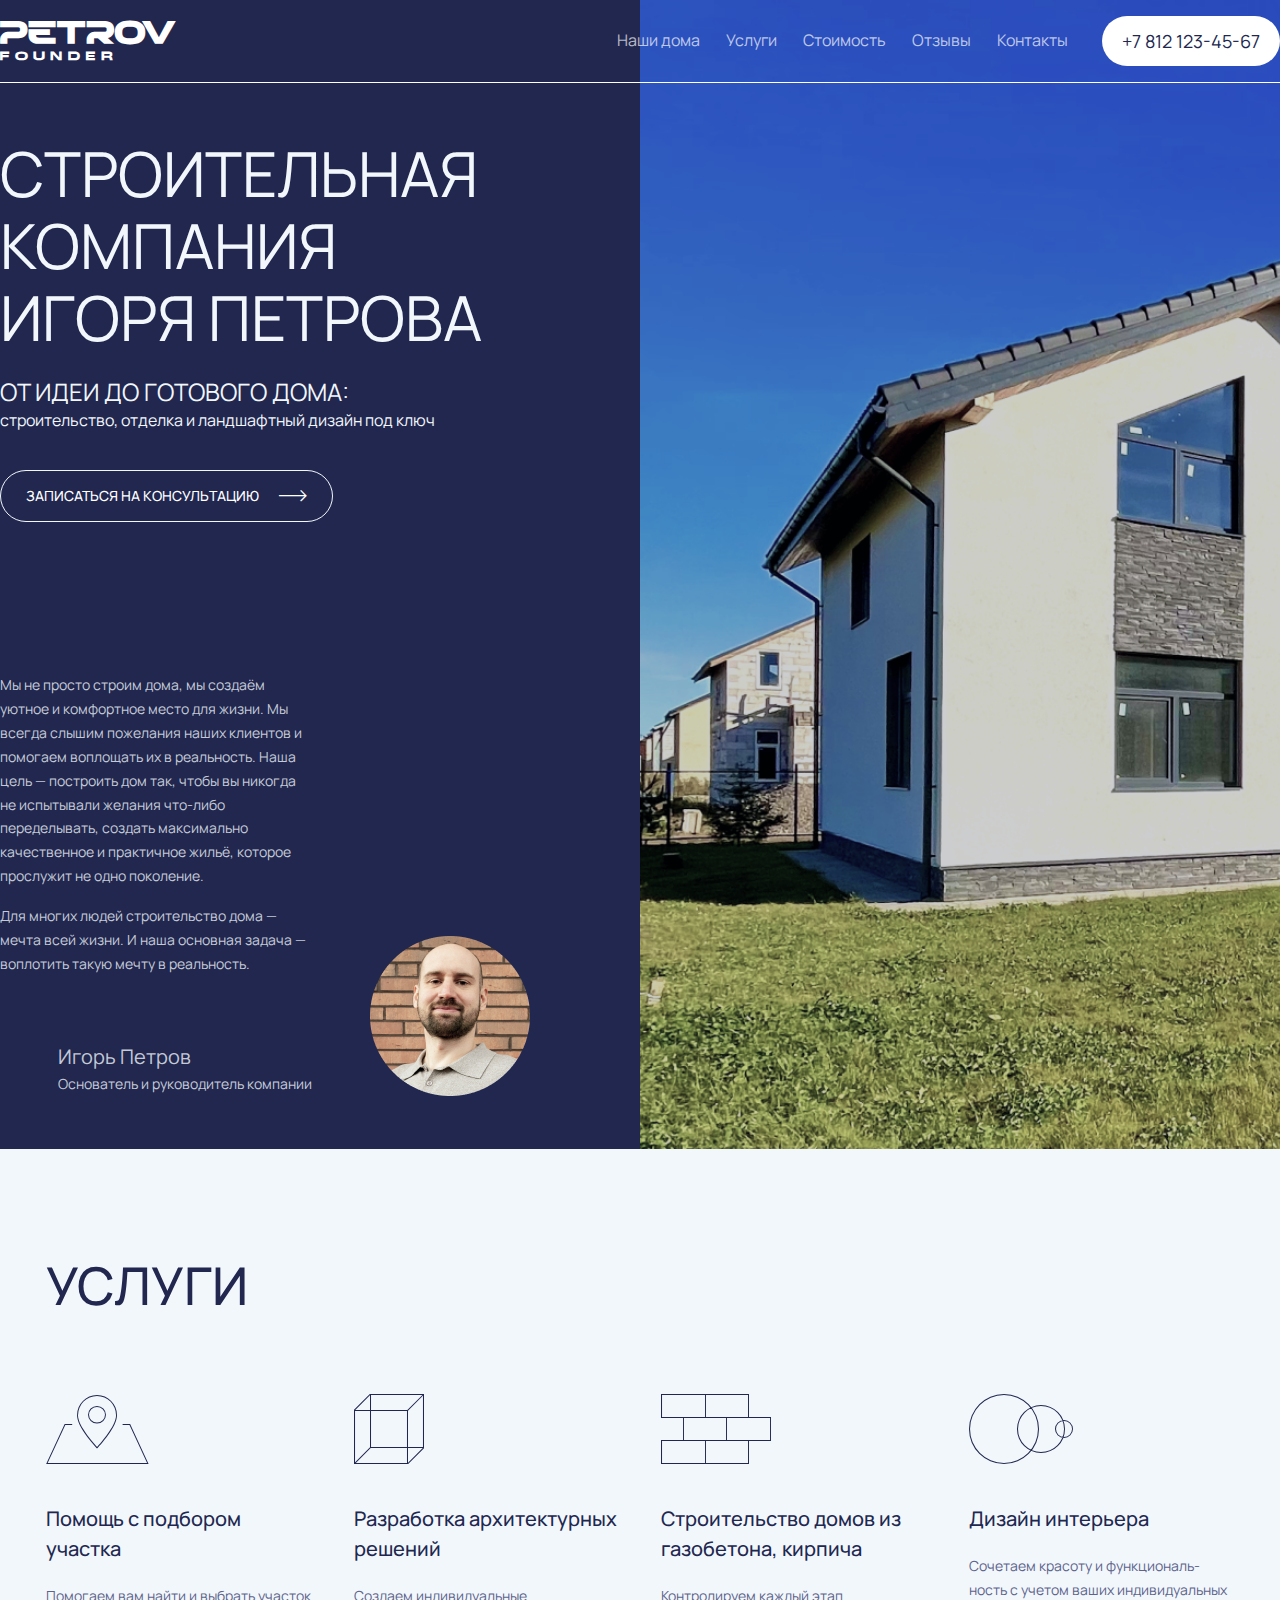
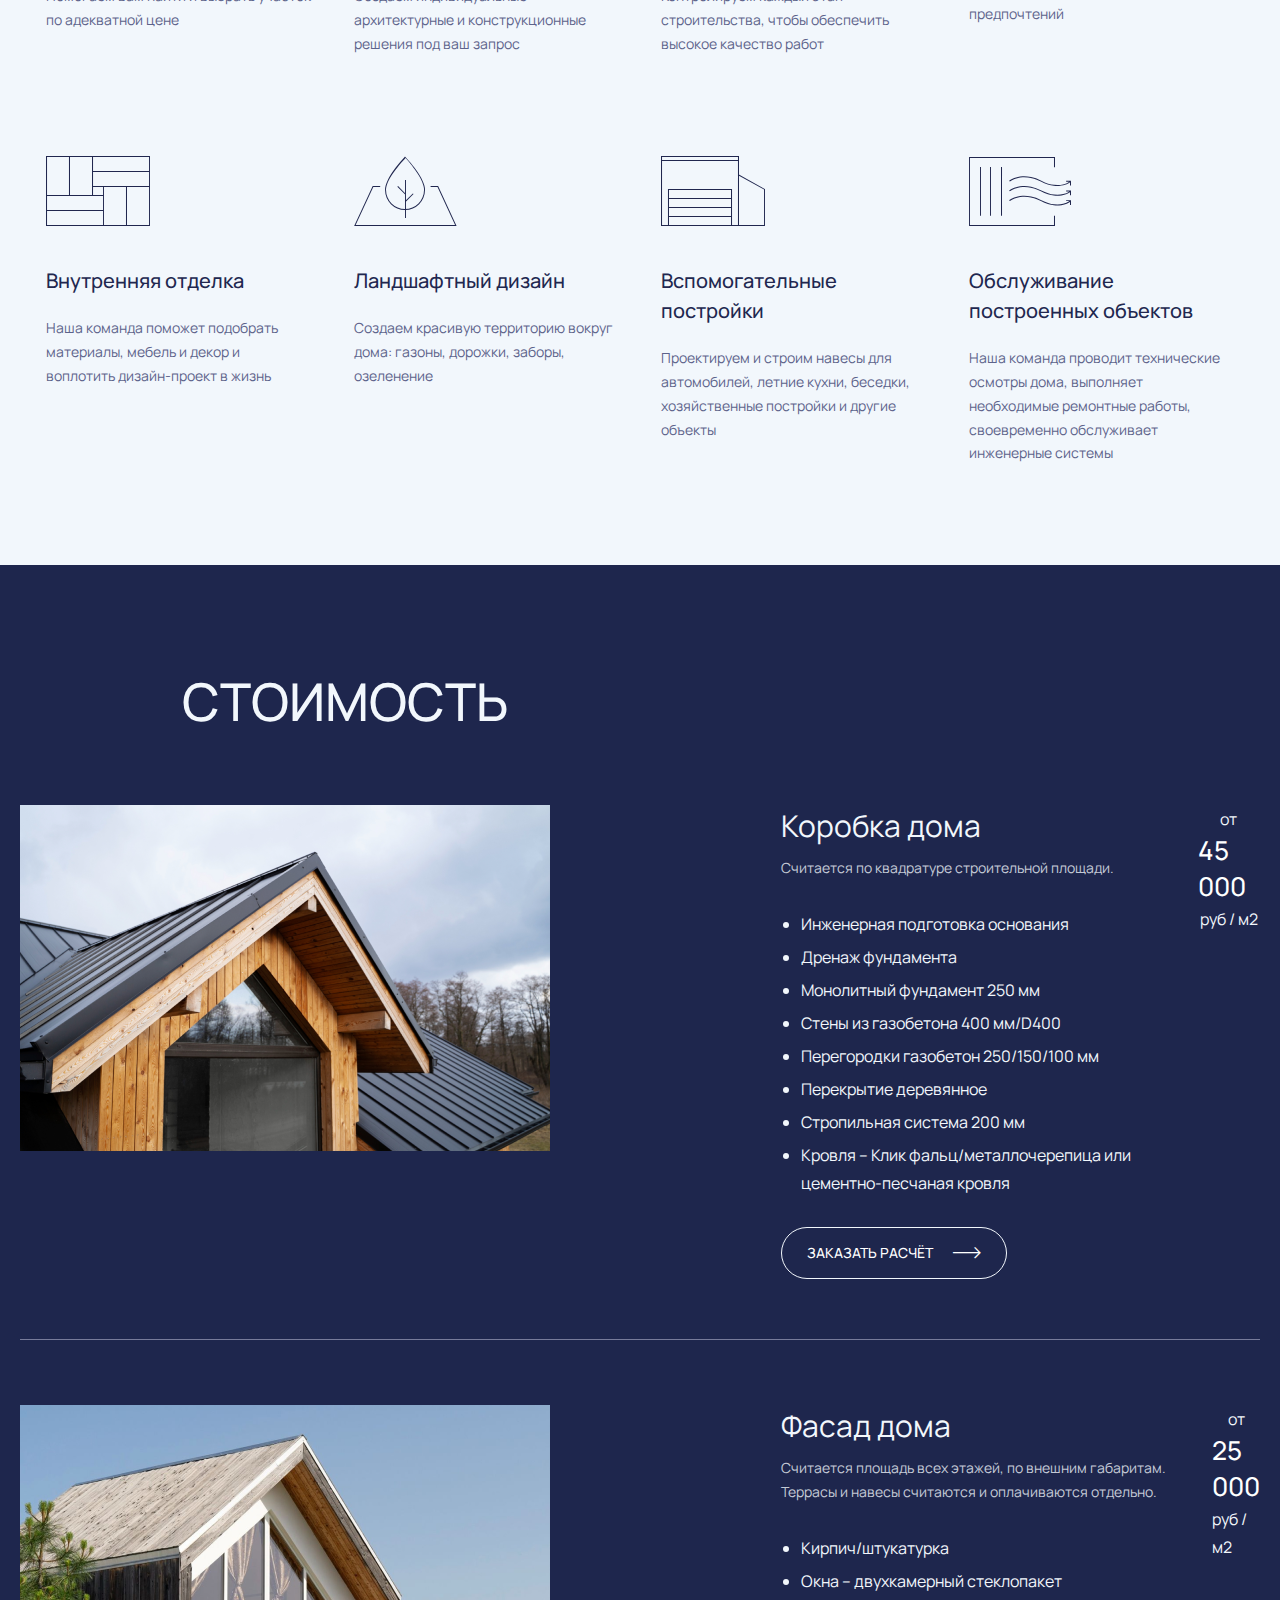
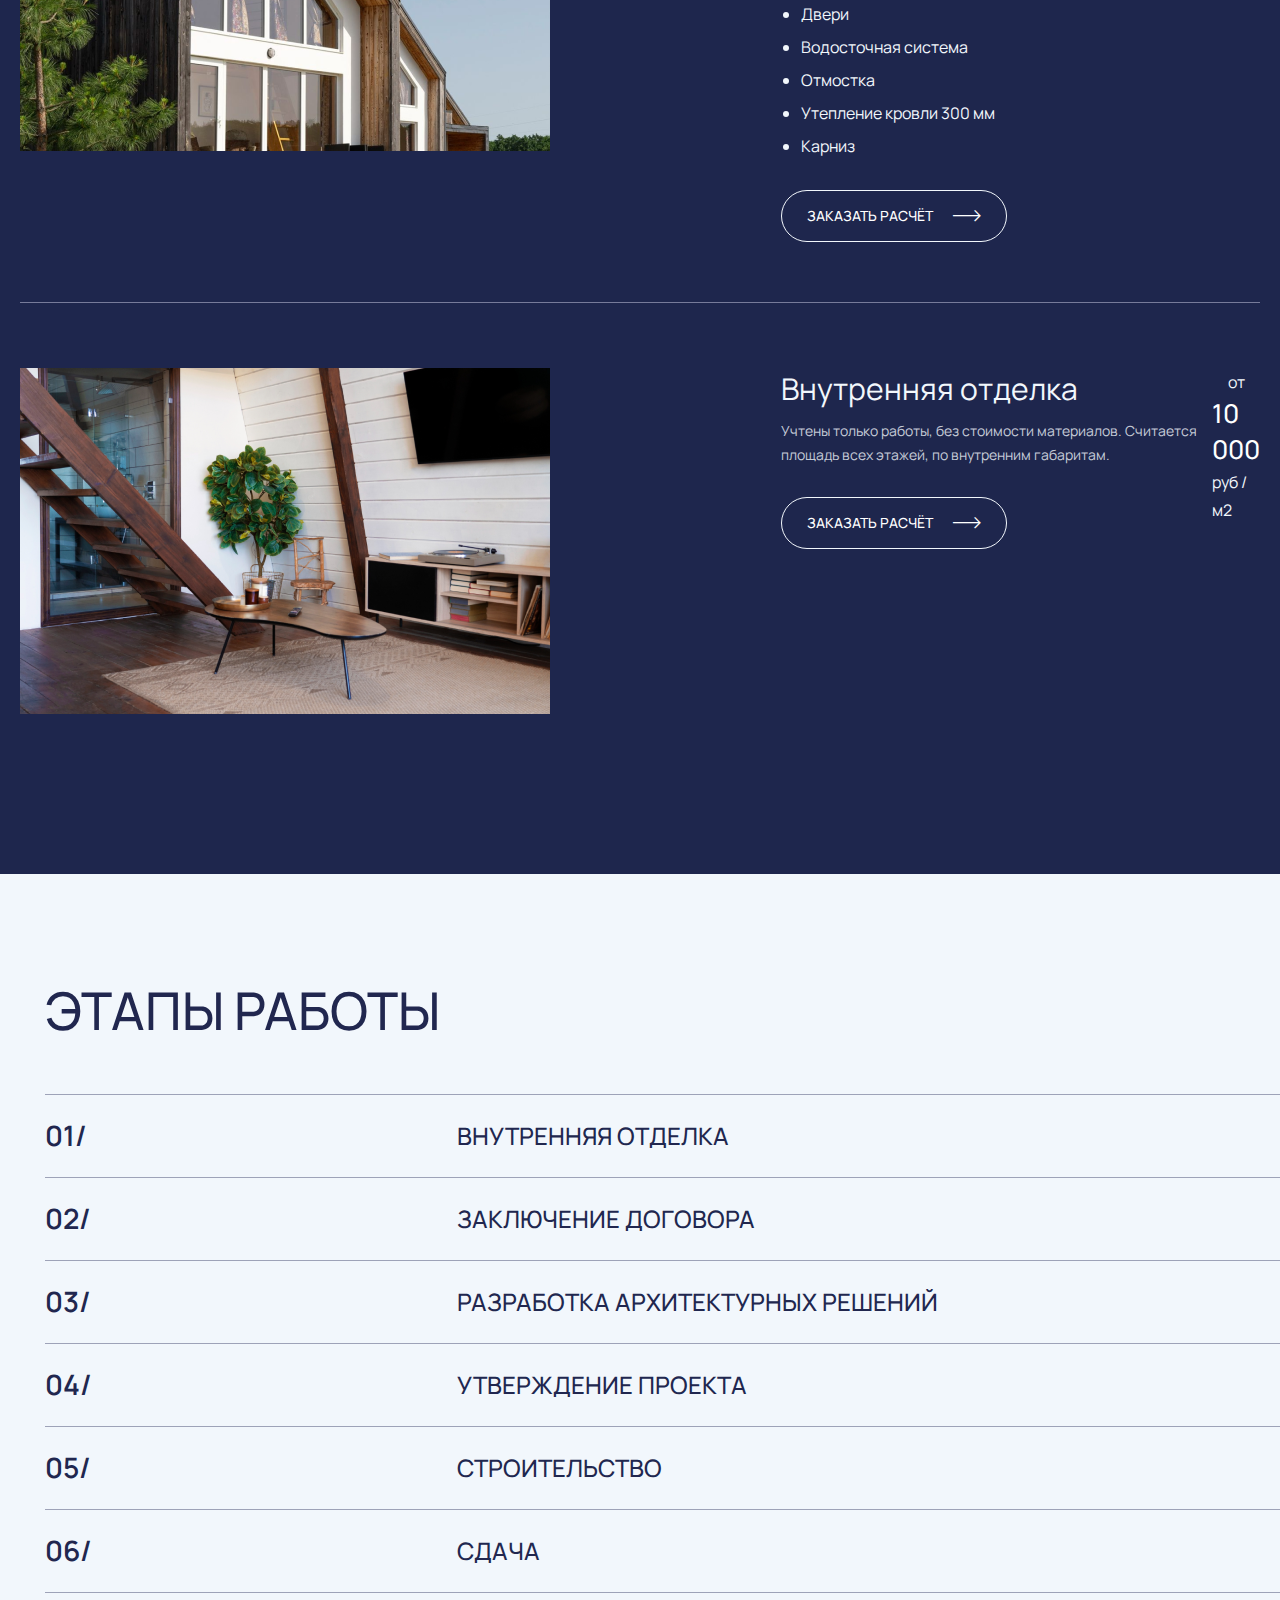
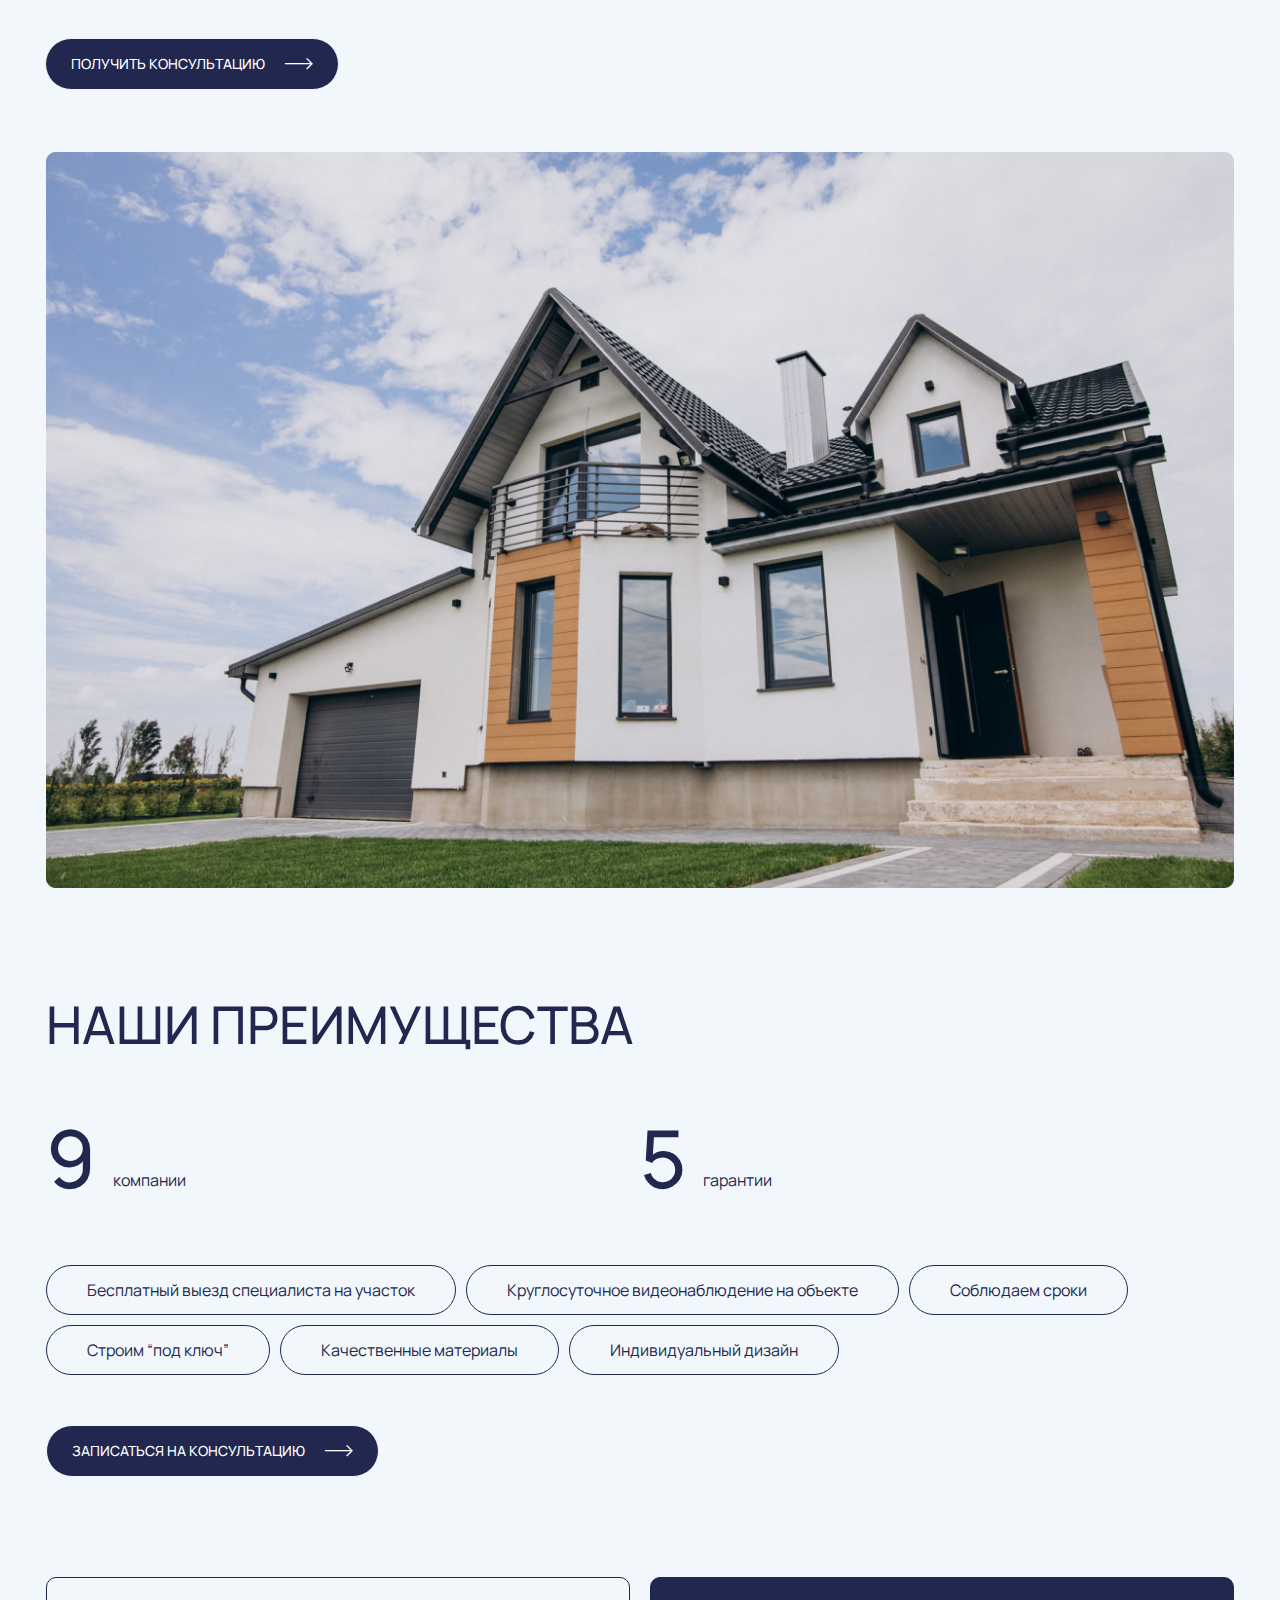
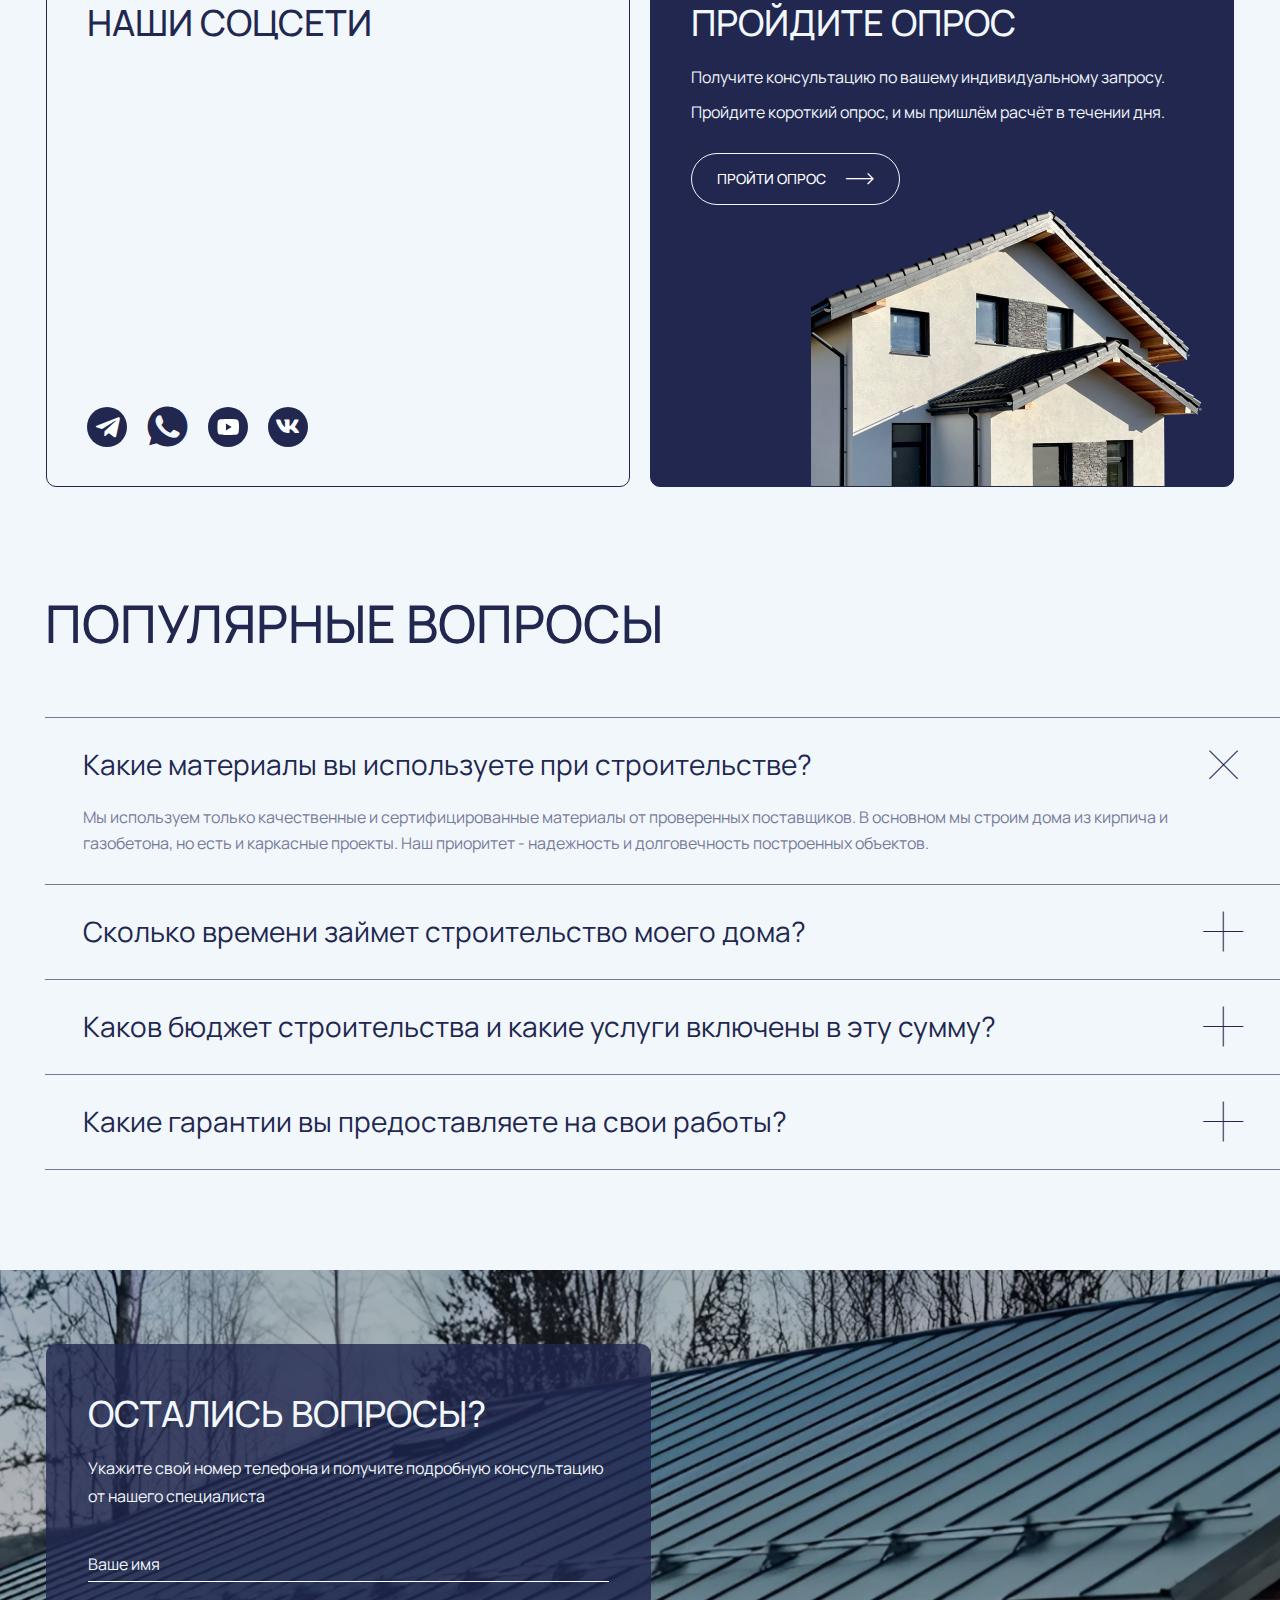
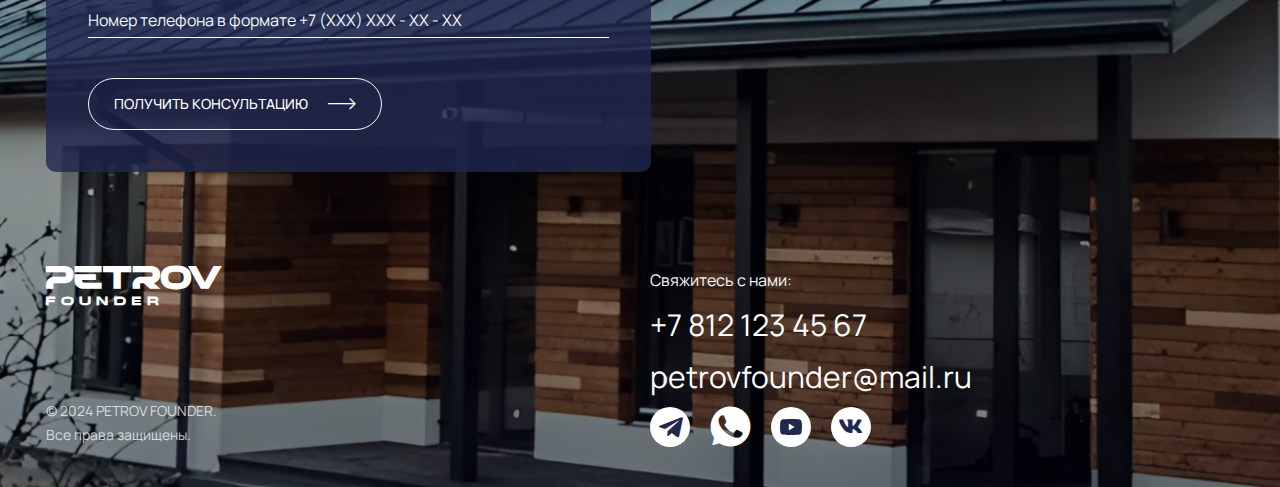
==== index.html @ 969ff253 "Updates" ====
<!DOCTYPE html>
<html lang="ru">
  <head>
    <title></title>
    <meta charset="UTF-8" />
    <meta name="format-detection" content="telephone=no" />
    <link rel="stylesheet" href="css/swiper-bundle.min.css" />
    <link rel="stylesheet" href="css/style.css" />
    <link rel="shortcut icon" href="favicon.ico" />
    <meta name="viewport" content="width=device-width, initial-scale=1.0" />
  </head>
  <body onclick>
    <header class="header">
  <div class="container">
    <a href="#" class="icon-1"></a>
    <div>
      <ul class="header__nav">
        <li>
          <a href="#">Наши дома</a>
        </li>
        <li>
          <a href="#">Услуги</a>
        </li>
        <li>
          <a href="#">Стоимость</a>
        </li>
        <li><a href="#">Отзывы</a></li>
        <li><a href="#">Контакты</a></li>
      </ul>
      <a class="header__tel" href="tel:+78121234567">+7 812 123-45-67</a>
    </div>
  </div>
</header>

    <main>
      <div class="intro">
  <div class="intro__block-1">
    <h1>Строительная компания Игоря Петрова</h1>
    <h2>От идеи до готового дома:</h2>
    <p class="text">строительство, отделка и ландшафтный дизайн под ключ</p>
    <button class="btn icon-2">Записаться на консультацию</button>
    <div class="intro__note">
      <div class="icon-3">
        <p class="small-text">
          Мы не просто строим дома, мы создаём уютное и комфортное место для
          жизни. Мы всегда слышим пожелания наших клиентов и помогаем воплощать
          их в реальность. Наша цель — построить дом так, чтобы вы никогда не
          испытывали желания что‑либо переделывать, создать максимально
          качественное и практичное жильё, которое прослужит не одно поколение.
        </p>
        <p class="small-text">
          Для многих людей строительство дома — мечта всей жизни. И наша
          основная задача — воплотить такую мечту в реальность.
        </p>
        <div class="intro__founder">
          <h3>Игорь Петров</h3>
          <p class="small-text">Основатель и руководитель компании</p>
        </div>
      </div>
      <div>
        <img src="img/img-1.png" alt="" />
      </div>
    </div>
  </div>
  <div class="intro__block-2"></div>
</div>
<div class="services">
  <div class="small-container">
    <h2 class="title">Услуги</h2>
    <ul>
      <li>
        <b class="icon-11"></b>
        <span>Помощь с подбором участка</span>
        <p class="small-text">
          Помогаем вам найти и выбрать участок по адекватной цене
        </p>
      </li>
      <li>
        <b class="icon-10"></b>
        <span>Разработка архитектурных решений</span>
        <p class="small-text">
          Создаем индивидуальные архитектурные и конструкционные решения под ваш
          запрос
        </p>
      </li>
      <li>
        <b class="icon-9"></b>
        <span>Строительство домов из газобетона, кирпича</span>
        <p class="small-text">
          Контролируем каждый этап строительства, чтобы обеспечить высокое
          качество работ
        </p>
      </li>
      <li>
        <b class="icon-8"></b>
        <span>Дизайн интерьера</span>
        <p class="small-text">
          Сочетаем красоту и функциональ-ность с учетом ваших индивидуальных
          предпочтений
        </p>
      </li>
      <li>
        <b class="icon-7"></b>
        <span>Внутренняя отделка</span>
        <p class="small-text">
          Наша команда поможет подобрать материалы, мебель и декор и воплотить
          дизайн-проект в жизнь
        </p>
      </li>
      <li>
        <b class="icon-6"></b>
        <span>Ландшафтный дизайн</span>
        <p class="small-text">
          Создаем красивую территорию вокруг дома: газоны, дорожки, заборы,
          озеленение
        </p>
      </li>
      <li>
        <b class="icon-5"></b>
        <span>Вспомогательные постройки</span>
        <p class="small-text">
          Проектируем и строим навесы для автомобилей, летние кухни, беседки,
          хозяйственные постройки и другие объекты
        </p>
      </li>
      <li>
        <b class="icon-4"></b>
        <span>Обслуживание построенных объектов</span>
        <p class="small-text">
          Наша команда проводит технические осмотры дома, выполняет необходимые
          ремонтные работы, своевременно обслуживает инженерные системы
        </p>
      </li>
    </ul>
  </div>
</div>
<div class="price">
  <div class="container">
    <h2 class="title">Стоимость</h2>
    <div class="price__list">
      <div class="price__list-item">
        <img src="img/img-2.png" alt="" />
        <div>
          <div>
            <div>
              <h3>Коробка дома</h3>
              <p class="small-text">
                Считается по квадратуре строительной площади.
              </p>
            </div>
            <ul class="text">
              <li>Инженерная подготовка основания</li>
              <li>Дренаж фундамента</li>
              <li>Монолитный фундамент 250 мм</li>
              <li>Стены из газобетона 400 мм/D400</li>
              <li>Перегородки газобетон 250/150/100 мм</li>
              <li>Перекрытие деревянное</li>
              <li>Стропильная система 200 мм</li>
              <li>
                Кровля – Клик фальц/металлочерепица или цементно-песчаная кровля
              </li>
            </ul>
            <button class="btn icon-2">Заказать расчёт</button>
          </div>
          <div class="text">
            <span>от</span>
            <span>45 000</span>
            <span>руб / м2</span>
          </div>
        </div>
      </div>
      <div class="price__list-item">
        <img src="img/img-3.png" alt="" />
        <div>
          <div>
            <div>
              <h3>Фасад дома</h3>
              <p class="small-text">
                Считается площадь всех этажей, по внешним габаритам. Террасы и
                навесы считаются и оплачиваются отдельно.
              </p>
            </div>
            <ul class="text">
              <li>Кирпич/штукатурка</li>
              <li>Окна – двухкамерный стеклопакет</li>
              <li>Двери</li>
              <li>Водосточная система</li>
              <li>Отмостка</li>
              <li>Утепление кровли 300 мм</li>
              <li>Карниз</li>
            </ul>
            <button class="btn icon-2">Заказать расчёт</button>
          </div>
          <div class="text">
            <span>от</span>
            <span>25 000</span>
            <span>руб / м2</span>
          </div>
        </div>
      </div>
      <div class="price__list-item">
        <img src="img/img-4.png" alt="" />
        <div>
          <div>
            <div>
              <h3>Внутренняя отделка</h3>
              <p class="small-text">
                Учтены только работы, без стоимости материалов. Считается
                площадь всех этажей, по внутренним габаритам.
              </p>
            </div>
            <button class="btn icon-2">Заказать расчёт</button>
          </div>
          <div class="text">
            <span>от</span>
            <span>10 000</span>
            <span>руб / м2</span>
          </div>
        </div>
      </div>
    </div>
  </div>
</div>
<div class="stages-of-work">
  <div>
    <h2 class="title">Этапы работы</h2>
    <ul>
      <li><span>01/</span><span>Внутренняя отделка</span></li>
      <li><span>02/</span><span>Заключение договора</span></li>
      <li><span>03/</span><span>Разработка архитектурных решений</span></li>
      <li><span>04/</span><span>Утверждение проекта</span></li>
      <li><span>05/</span><span>Строительство</span></li>
      <li><span>06/</span><span>Сдача</span></li>
    </ul>
    <button class="btn icon-2">Получить консультацию</button>
  </div>
  <div class="small-container"><img src="img/img-5.png" alt="" /></div>
</div>
<div class="advantages">
  <div class="small-container">
    <h2 class="title">Наши преимущества</h2>
    <div>
      <div><span>9</span><span class="text">компании</span></div>
      <div><span>5</span><span class="text">гарантии</span></div>
    </div>
    <ul class="text">
      <li>Бесплатный выезд специалиста на участок</li>
      <li>Круглосуточное видеонаблюдение на объекте</li>
      <li>Соблюдаем сроки</li>
      <li>Строим “под ключ”</li>
      <li>Качественные материалы</li>
      <li>Индивидуальный дизайн</li>
    </ul>
    <button class="btn icon-2">Записаться на консультацию</button>
  </div>
</div>

      <div class="block">
  <div class="small-container">
    <div>
      <h2>Наши соцсети</h2>
      <iframe
        width="560"
        height="315"
        src="https://www.youtube.com/embed/nkM15T7aaGQ?si=nf170bJedTLooowI&amp;controls=0"
        title="YouTube video player"
        frameborder="0"
        allow="accelerometer; autoplay; clipboard-write; encrypted-media; gyroscope; picture-in-picture; web-share"
        referrerpolicy="strict-origin-when-cross-origin"
        allowfullscreen
      ></iframe>
      <ul class="socials">
        <li><a href="#" class="icon-13"></a></li>
        <li>
          <a href="#" class="icon-14"></a>
        </li>
        <li>
          <a href="#"
            ><svg width="23" height="16">
              <g clip-path="url(#clip0_1_436)">
                <path
                  d="M21.5726 2.49556C21.4475 2.0132 21.2034 1.57346 20.8647 1.22011C20.5261 0.866766 20.1045 0.612143 19.6422 0.4816C17.9495 0 11.137 0 11.137 0C11.137 0 4.32411 0.0145777 2.63142 0.496178C2.16905 0.626729 1.74753 0.881365 1.40884 1.23473C1.07015 1.58809 0.826104 2.02786 0.701004 2.51022C0.189004 5.64782 -0.00961009 10.4288 0.715063 13.4409C0.840176 13.9232 1.08423 14.363 1.42292 14.7163C1.76161 15.0697 2.18312 15.3243 2.64548 15.4548C4.33817 15.9364 11.1509 15.9364 11.1509 15.9364C11.1509 15.9364 17.9635 15.9364 19.6561 15.4548C20.1184 15.3243 20.54 15.0697 20.8787 14.7163C21.2174 14.363 21.4615 13.9233 21.5866 13.4409C22.1266 10.2988 22.293 5.5208 21.5726 2.49556Z"
                  fill="white"
                />
                <path
                  d="M8.96857 11.3831L14.6201 7.96816L8.96857 4.55322V11.3831Z"
                  fill="#21274F"
                />
              </g>
              <defs>
                <clipPath id="clip0_1_436">
                  <rect
                    width="21.8126"
                    height="16"
                    fill="white"
                    transform="translate(0.24173)"
                  />
                </clipPath>
              </defs></svg
          ></a>
        </li>
        <li>
          <a href="#" class="icon-15"></a>
        </li>
      </ul>
    </div>
    <div>
      <h2>пройдите Опрос</h2>
      <p class="text">
        Получите консультацию по вашему индивидуальному запросу.
      </p>
      <p class="text">
        Пройдите короткий опрос, и мы пришлём расчёт в течении дня.
      </p>
      <button class="btn icon-2">Пройти опрос</button>
    </div>
  </div>
</div>
<div class="faq">
  <div>
    <h2 class="title">Популярные вопросы</h2>
    <ul>
      <li class="active">
        <p class="icon-16">Какие материалы вы используете при строительстве?</p>
        <div>
          Мы используем только качественные и сертифицированные материалы от
          проверенных поставщиков. В основном мы строим дома из кирпича и
          газобетона, но есть и каркасные проекты. Наш приоритет - надежность и
          долговечность построенных объектов.
        </div>
      </li>
      <li>
        <p class="icon-16">Сколько времени займет строительство моего дома?</p>
        <div>
          Мы используем только качественные и сертифицированные материалы от
          проверенных поставщиков. В основном мы строим дома из кирпича и
          газобетона, но есть и каркасные проекты. Наш приоритет - надежность и
          долговечность построенных объектов.
        </div>
      </li>
      <li>
        <p class="icon-16">
          Каков бюджет строительства и какие услуги включены в эту сумму?
        </p>
        <div>
          Мы используем только качественные и сертифицированные материалы от
          проверенных поставщиков. В основном мы строим дома из кирпича и
          газобетона, но есть и каркасные проекты. Наш приоритет - надежность и
          долговечность построенных объектов.
        </div>
      </li>
      <li>
        <p class="icon-16">Какие гарантии вы предоставляете на свои работы?</p>
        <div>
          Мы используем только качественные и сертифицированные материалы от
          проверенных поставщиков. В основном мы строим дома из кирпича и
          газобетона, но есть и каркасные проекты. Наш приоритет - надежность и
          долговечность построенных объектов.
        </div>
      </li>
    </ul>
  </div>
</div>

    </main>
    <footer class="footer">
  <div class="small-container">
    <div class="footer__form">
      <h2>Остались вопросы?</h2>
      <p class="text">
        Укажите свой номер телефона и получите подробную консультацию от нашего
        специалиста
      </p>
      <form action="#">
        <input type="text" placeholder="Ваше имя" />
        <input
          type="tel"
          placeholder="Номер телефона в формате +7 (ХХХ) ХХХ - ХХ - ХХ"
        />
        <button class="btn icon-2">Получить консультацию</button>
      </form>
    </div>
    <div class="footer__grid">
      <div>
        <a href="#" class="icon-1"></a>
        <p class="small-text">
          <span>© 2024 PETROV FOUNDER.</span><span>Все права защищены.</span>
        </p>
      </div>
      <div>
        <p class="text">Свяжитесь с нами:</p>
        <a href="tel:+78121234567">+7 812 123 45 67</a>
        <a href="mailto:petrovfounder@mail.ru">petrovfounder@mail.ru</a>
        <ul class="socials">
          <li><a href="#" class="icon-13"></a></li>
          <li>
            <a href="#" class="icon-14"></a>
          </li>
          <li>
            <a href="#"
              ><svg width="22" height="16">
                <g clip-path="url(#clip0_1_564)">
                  <path
                    d="M21.5141 2.49556C21.3879 2.01321 21.1418 1.57346 20.8002 1.22011C20.4586 0.866766 20.0335 0.612143 19.5671 0.4816C17.8599 0 10.9888 0 10.9888 0C10.9888 0 4.11745 0.0145777 2.41022 0.496178C1.94388 0.626729 1.51874 0.881365 1.17714 1.23473C0.835539 1.58809 0.589395 2.02786 0.46322 2.51022C-0.0531788 5.64782 -0.253499 10.4288 0.477399 13.4409C0.603588 13.9232 0.849737 14.363 1.19134 14.7163C1.53294 15.0697 1.95807 15.3243 2.4244 15.4548C4.13163 15.9364 11.0029 15.9364 11.0029 15.9364C11.0029 15.9364 17.874 15.9364 19.5811 15.4548C20.0475 15.3243 20.4726 15.0697 20.8142 14.7163C21.1559 14.363 21.402 13.9233 21.5282 13.4409C22.0729 10.2988 22.2407 5.5208 21.5141 2.49556Z"
                    fill="#21274F"
                  />
                  <path
                    d="M8.8018 11.3831L14.5019 7.96816L8.8018 4.55322V11.3831Z"
                    fill="white"
                  />
                </g>
                <defs>
                  <clipPath id="clip0_1_564">
                    <rect width="22" height="16" fill="white" />
                  </clipPath>
                </defs></svg
            ></a>
          </li>
          <li>
            <a href="#" class="icon-15"></a>
          </li>
        </ul>
      </div>
    </div>
  </div>
</footer>

    <script src="js/script.js"></script>
    <script src="js/swiper-bundle.min.js"></script>
  </body>
</html>
---- css/style.css ----
@import url("https://fonts.googleapis.com/css2?family=Manrope:wght@200..800&display=swap");
@font-face {
  font-family: "icomoon";
  src: url("../fonts/icomoon.eot?aethqf");
  src: url("../fonts/icomoon.eot?aethqf#iefix") format("embedded-opentype"), url("../fonts/icomoon.ttf?aethqf") format("truetype"), url("../fonts/icomoon.woff?aethqf") format("woff"), url("../fonts/icomoon.svg?aethqf#icomoon") format("svg");
  font-weight: normal;
  font-style: normal;
  font-display: block;
}
[class^=icon-]::before,
[class*=" icon-"]::before {
  /* use !important to prevent issues with browser extensions that change fonts */
  font-family: "icomoon" !important;
  speak: never;
  font-style: normal;
  font-weight: normal;
  font-variant: normal;
  text-transform: none;
  line-height: 1;
  /* Better Font Rendering =========== */
  -webkit-font-smoothing: antialiased;
  -moz-osx-font-smoothing: grayscale;
}

.icon-16:before {
  content: "\e900";
}

.icon-15:before {
  content: "\e901";
}

.icon-14:before {
  content: "\e902";
}

.icon-13:before {
  content: "\e903";
}

.icon-12:before {
  content: "\e904";
}

.icon-11:before {
  content: "\e905";
}

.icon-10:before {
  content: "\e906";
}

.icon-9:before {
  content: "\e907";
}

.icon-8:before {
  content: "\e908";
}

.icon-7:before {
  content: "\e909";
}

.icon-6:before {
  content: "\e90a";
}

.icon-5:before {
  content: "\e90b";
}

.icon-4:before {
  content: "\e90c";
}

.icon-3:before {
  content: "\e90d";
}

.icon-2:before {
  content: "\e90e";
}

.icon-1:before {
  content: "\e90f";
}

* {
  padding: 0px;
  margin: 0px;
  border: 0px;
}

*,
*:before,
*:after {
  -webkit-box-sizing: border-box;
  box-sizing: border-box;
}

:focus,
:active {
  outline: none;
}

a:focus,
a:active {
  outline: none;
}

aside,
nav,
footer,
header,
section {
  display: block;
}

html,
body {
  height: 100%;
  min-width: 390px;
  cursor: default;
  line-height: normal;
}

body {
  line-height: 1;
  font-family: "Manrope", sans-serif;
  text-rendering: optimizeLegibility;
  -ms-text-size-adjust: 100%;
  -moz-text-size-adjust: 100%;
  -webkit-text-size-adjust: 100%;
}

input,
button,
textarea {
  font-family: "Manrope", sans-serif;
}

input::-ms-clear {
  display: none;
}

button {
  cursor: pointer;
}

button::-moz-focus-inner {
  padding: 0;
  border: 0;
}

a,
a:visited {
  text-decoration: none;
}

a:hover {
  text-decoration: none;
}

ul li {
  list-style: none;
}

img {
  vertical-align: top;
}

h1,
h2,
h3,
h4,
h5,
h6 {
  font-weight: inherit;
  font-size: inherit;
}

.container {
  max-width: 1540px;
  padding: 0 20px;
  margin: 0 auto;
}

.small-container {
  max-width: 1228px;
  padding: 0 20px;
  margin: 0 auto;
}

.title {
  font-weight: 500;
  font-size: 52px;
  line-height: 144%;
  text-transform: uppercase;
  color: #21274f;
}

.text {
  font-size: 16px;
  line-height: 175%;
  color: #f2f7fc;
}

.btn {
  border: 1px solid #f2f7fc;
  border-radius: 30px;
  padding: 15px 25px;
  font-weight: 500;
  font-size: 14px;
  line-height: 143%;
  text-transform: uppercase;
  color: #fff;
  background-color: transparent;
  display: -webkit-box;
  display: -ms-flexbox;
  display: flex;
  -webkit-box-orient: horizontal;
  -webkit-box-direction: reverse;
      -ms-flex-direction: row-reverse;
          flex-direction: row-reverse;
  gap: 20px;
  -webkit-box-align: center;
      -ms-flex-align: center;
          align-items: center;
}

.small-text {
  font-size: 14px;
  line-height: 171%;
  color: rgba(242, 247, 252, 0.8);
}

.socials {
  display: -webkit-box;
  display: -ms-flexbox;
  display: flex;
  gap: 20px;
}
.socials > li:not(:nth-child(2)) > a {
  width: 40px;
  height: 40px;
  border-radius: 100%;
  display: -webkit-box;
  display: -ms-flexbox;
  display: flex;
  -webkit-box-align: center;
      -ms-flex-align: center;
          align-items: center;
  -webkit-box-pack: center;
      -ms-flex-pack: center;
          justify-content: center;
  background-color: white;
}
.socials > li:not(:nth-child(2)) > a::before {
  color: #21274f;
}
.socials > li:nth-child(1) > a::before {
  font-size: 20px;
}
.socials > li:nth-child(2) > a::before {
  font-size: 40px;
  color: white;
}
.socials > li:nth-child(4) > a::before {
  font-size: 15px;
}

.header {
  position: absolute;
  left: 0;
  right: 0;
  border-bottom: 1px solid white;
}
.header > div {
  padding: 16px 0;
  display: -webkit-box;
  display: -ms-flexbox;
  display: flex;
  -webkit-box-pack: justify;
      -ms-flex-pack: justify;
          justify-content: space-between;
  -webkit-box-align: center;
      -ms-flex-align: center;
          align-items: center;
}
.header > div > a::before {
  color: white;
  font-size: 40px;
}
.header > div > div {
  display: -webkit-box;
  display: -ms-flexbox;
  display: flex;
  -webkit-box-align: center;
      -ms-flex-align: center;
          align-items: center;
  gap: 34px;
}
.header__nav {
  display: -webkit-box;
  display: -ms-flexbox;
  display: flex;
  gap: 26px;
  -webkit-box-align: center;
      -ms-flex-align: center;
          align-items: center;
  font-size: 16px;
  line-height: 187%;
}
.header__nav > li > a {
  color: rgba(255, 255, 255, 0.7);
}
.header__tel {
  padding: 10px 20px;
  background: #fff;
  border-radius: 30px;
  font-size: 18px;
  line-height: 167%;
  color: #21274f;
}

.intro {
  display: -ms-grid;
  display: grid;
  -ms-grid-columns: 1fr 1fr;
  grid-template-columns: 1fr 1fr;
}
.intro__block-1 {
  padding: 138px 110px 53px 0;
  padding-left: calc(50vw - 761px);
  background: #21274f;
}
.intro__block-1 > h1 {
  font-size: 62px;
  line-height: 116%;
  text-transform: uppercase;
  color: #f2f7fc;
  margin-bottom: 24px;
}
.intro__block-1 > h2 {
  font-size: 24px;
  line-height: 117%;
  text-transform: uppercase;
  color: #f2f7fc;
}
.intro__block-1 > p {
  margin-bottom: 36px;
}
.intro__block-2 {
  background-image: url("../img/bg-1.png");
  background-size: cover;
}
.intro__note {
  display: -ms-grid;
  display: grid;
  -ms-grid-columns: 1fr 160px;
  grid-template-columns: 1fr 160px;
  gap: 58px;
  margin-top: 151px;
}
.intro__note > div:nth-child(1) {
  display: -webkit-box;
  display: -ms-flexbox;
  display: flex;
  -webkit-box-orient: vertical;
  -webkit-box-direction: normal;
      -ms-flex-direction: column;
          flex-direction: column;
  gap: 16px;
  position: relative;
}
.intro__note > div:nth-child(1)::before {
  color: white;
  position: absolute;
  font-size: 22px;
  left: -52px;
}
.intro__note > div:nth-child(2) {
  -ms-flex-item-align: end;
      -ms-grid-row-align: end;
      align-self: end;
}
.intro__note > div:nth-child(2) > img {
  width: 100%;
  height: 160px;
  -o-object-fit: cover;
     object-fit: cover;
}
.intro__founder {
  margin-top: 50px;
  margin-left: auto;
}
.intro__founder > h3 {
  font-size: 20px;
  line-height: 150%;
  color: rgba(242, 247, 252, 0.8);
}

.footer {
  padding: 74px 0 40px 0;
  background-image: url("../img/bg-2.png");
  background-size: cover;
}
.footer__form {
  background: rgba(33, 39, 79, 0.8);
  border-radius: 10px;
  width: 605px;
  padding: 42px;
  margin-bottom: 94px;
}
.footer__form > h2 {
  font-weight: 500;
  font-size: 36px;
  line-height: 158%;
  text-transform: uppercase;
  color: #f2f7fc;
  margin-bottom: 12px;
}
.footer__form > form {
  display: -webkit-box;
  display: -ms-flexbox;
  display: flex;
  -webkit-box-orient: vertical;
  -webkit-box-direction: normal;
      -ms-flex-direction: column;
          flex-direction: column;
  gap: 20px;
}
.footer__form > form > input {
  background-color: transparent;
  height: 36px;
  border-bottom: 1px solid white;
  font-size: 16px;
  line-height: 162%;
  color: #f2f7fc;
}
.footer__form > form > input::-webkit-input-placeholder {
  font-size: 16px;
  line-height: 162%;
  color: #f2f7fc;
}
.footer__form > form > input::-moz-placeholder {
  font-size: 16px;
  line-height: 162%;
  color: #f2f7fc;
}
.footer__form > form > input:-ms-input-placeholder {
  font-size: 16px;
  line-height: 162%;
  color: #f2f7fc;
}
.footer__form > form > input::-ms-input-placeholder {
  font-size: 16px;
  line-height: 162%;
  color: #f2f7fc;
}
.footer__form > form > input::placeholder {
  font-size: 16px;
  line-height: 162%;
  color: #f2f7fc;
}
.footer__form > form > button {
  margin-top: 20px;
  -ms-flex-item-align: start;
      align-self: flex-start;
}
.footer__form > p {
  margin-bottom: 36px;
}
.footer__grid {
  display: -ms-grid;
  display: grid;
  -ms-grid-columns: 1fr 1fr;
  grid-template-columns: 1fr 1fr;
  gap: 20px;
}
.footer__grid > div:nth-child(1) {
  display: -webkit-box;
  display: -ms-flexbox;
  display: flex;
  -webkit-box-orient: vertical;
  -webkit-box-direction: normal;
      -ms-flex-direction: column;
          flex-direction: column;
  -webkit-box-pack: justify;
      -ms-flex-pack: justify;
          justify-content: space-between;
}
.footer__grid > div:nth-child(1) > a::before {
  color: white;
  font-size: 40px;
}
.footer__grid > div:nth-child(1) > p {
  display: -webkit-box;
  display: -ms-flexbox;
  display: flex;
  -webkit-box-orient: vertical;
  -webkit-box-direction: normal;
      -ms-flex-direction: column;
          flex-direction: column;
}
.footer__grid > div:nth-child(2) {
  display: -webkit-box;
  display: -ms-flexbox;
  display: flex;
  -webkit-box-orient: vertical;
  -webkit-box-direction: normal;
      -ms-flex-direction: column;
          flex-direction: column;
  gap: 10px;
}
.footer__grid > div:nth-child(2) > a {
  font-size: 30px;
  line-height: 137%;
  color: #fff;
}

.services {
  padding-top: 100px;
  background: #f2f7fc;
  padding-bottom: 100px;
}
.services > div > ul {
  margin-top: 70px;
  display: -ms-grid;
  display: grid;
  -ms-grid-columns: 1fr 1fr 1fr 1fr;
  grid-template-columns: 1fr 1fr 1fr 1fr;
  -webkit-column-gap: 42px;
     -moz-column-gap: 42px;
          column-gap: 42px;
  row-gap: 100px;
}
.services > div > ul > li {
  display: -webkit-box;
  display: -ms-flexbox;
  display: flex;
  -webkit-box-orient: vertical;
  -webkit-box-direction: normal;
      -ms-flex-direction: column;
          flex-direction: column;
  gap: 20px;
}
.services > div > ul > li > b::before {
  font-size: 70px;
  color: #21274f;
}
.services > div > ul > li > p {
  color: #5d638b;
}
.services > div > ul > li > span {
  font-weight: 500;
  font-size: 20px;
  line-height: 150%;
  color: #21274f;
  margin-top: 20px;
}

.price {
  padding: 100px 0;
  background-color: #1e264d;
}
.price > div > h2 {
  color: #f2f7fc;
  margin-left: 162px;
}
.price__list {
  display: -webkit-box;
  display: -ms-flexbox;
  display: flex;
  -webkit-box-orient: vertical;
  -webkit-box-direction: normal;
      -ms-flex-direction: column;
          flex-direction: column;
}
.price__list-item {
  padding-top: 65px;
  padding-bottom: 60px;
  display: -ms-grid;
  display: grid;
  -ms-grid-columns: 530px 1fr;
  grid-template-columns: 530px 1fr;
  gap: 231px;
}
.price__list-item:not(:last-child) {
  border-bottom: 1px solid #777b9a;
}
.price__list-item > img {
  height: 346px;
  -o-object-fit: cover;
     object-fit: cover;
}
.price__list-item > div {
  display: -webkit-box;
  display: -ms-flexbox;
  display: flex;
  -webkit-box-pack: justify;
      -ms-flex-pack: justify;
          justify-content: space-between;
  max-width: 627px;
}
.price__list-item > div > div:first-child {
  display: -webkit-box;
  display: -ms-flexbox;
  display: flex;
  -webkit-box-orient: vertical;
  -webkit-box-direction: normal;
      -ms-flex-direction: column;
          flex-direction: column;
  gap: 30px;
  -webkit-box-align: start;
      -ms-flex-align: start;
          align-items: flex-start;
  max-width: 488px;
}
.price__list-item > div > div:first-child > div > h3 {
  font-size: 30px;
  line-height: 137%;
  color: #f2f7fc;
  margin-bottom: 10px;
}
.price__list-item > div > div:first-child > ul {
  display: -webkit-box;
  display: -ms-flexbox;
  display: flex;
  -webkit-box-orient: vertical;
  -webkit-box-direction: normal;
      -ms-flex-direction: column;
          flex-direction: column;
  gap: 5px;
  padding-left: 20px;
}
.price__list-item > div > div:first-child > ul > li {
  list-style-type: disc;
}
.price__list-item > div > div:last-child {
  display: -webkit-box;
  display: -ms-flexbox;
  display: flex;
  -webkit-box-orient: vertical;
  -webkit-box-direction: normal;
      -ms-flex-direction: column;
          flex-direction: column;
  -webkit-box-align: center;
      -ms-flex-align: center;
          align-items: center;
}
.price__list-item > div > div:last-child > span:nth-child(2) {
  font-weight: 500;
  font-size: 26px;
  line-height: 138%;
  color: #fff;
}

.stages-of-work {
  padding-top: 100px;
  padding-bottom: 100px;
  background: #f2f7fc;
  display: -webkit-box;
  display: -ms-flexbox;
  display: flex;
  -webkit-box-orient: vertical;
  -webkit-box-direction: normal;
      -ms-flex-direction: column;
          flex-direction: column;
  gap: 62px;
}
.stages-of-work > div:nth-child(1) {
  padding-left: calc(50vw - 595px);
  display: -webkit-box;
  display: -ms-flexbox;
  display: flex;
  -webkit-box-orient: vertical;
  -webkit-box-direction: normal;
      -ms-flex-direction: column;
          flex-direction: column;
  gap: 45px;
}
.stages-of-work > div:nth-child(1) > button {
  -ms-flex-item-align: start;
      align-self: flex-start;
  background: #21274f;
}
.stages-of-work > div:nth-child(1) > ul {
  display: -webkit-box;
  display: -ms-flexbox;
  display: flex;
  -webkit-box-orient: vertical;
  -webkit-box-direction: normal;
      -ms-flex-direction: column;
          flex-direction: column;
}
.stages-of-work > div:nth-child(1) > ul > li {
  padding: 28px 0;
  font-weight: 500;
  font-size: 24px;
  line-height: 108%;
  text-transform: uppercase;
  color: #21274f;
  border-top: 1px solid #9ea3b8;
  display: -ms-grid;
  display: grid;
  -ms-grid-columns: 0.5fr 1fr;
  grid-template-columns: 0.5fr 1fr;
}
.stages-of-work > div:nth-child(1) > ul > li > span:nth-child(1) {
  font-weight: 600;
  font-size: 28px;
}
.stages-of-work > div:nth-child(1) > ul > li:last-child {
  border-bottom: 1px solid #9ea3b8;
}
.stages-of-work > div:nth-child(2) > img {
  width: 100%;
}

.advantages {
  background: #f2f7fc;
  padding-bottom: 100px;
}
.advantages > div > h2 {
  margin-bottom: 55px;
}
.advantages > div > button {
  background: #21274f;
}
.advantages > div > ul {
  padding: 67px 0 50px 0;
  color: #21274f;
  display: -webkit-box;
  display: -ms-flexbox;
  display: flex;
  -ms-flex-wrap: wrap;
      flex-wrap: wrap;
  gap: 10px;
}
.advantages > div > ul > li {
  border: 1px solid #21274f;
  border-radius: 50px;
  padding: 10px 40px;
}
.advantages > div > div {
  display: -ms-grid;
  display: grid;
  -ms-grid-columns: 1fr 1fr;
  grid-template-columns: 1fr 1fr;
}
.advantages > div > div > div {
  display: -webkit-box;
  display: -ms-flexbox;
  display: flex;
  gap: 17px;
  -webkit-box-align: end;
      -ms-flex-align: end;
          align-items: flex-end;
}
.advantages > div > div > div > span:nth-child(1) {
  font-weight: 500;
  font-size: 80px;
  line-height: 100%;
  color: #21274f;
}
.advantages > div > div > div > span:nth-child(2) {
  color: #21274f;
  -webkit-transform: translateY(-4px);
      -ms-transform: translateY(-4px);
          transform: translateY(-4px);
}

.faq {
  padding-bottom: 100px;
  background: #f2f7fc;
}
.faq > div {
  padding-left: calc(50vw - 595px);
}
.faq > div > h2 {
  margin-bottom: 55px;
}
.faq > div > ul > li {
  border-top: 1px solid #757a94;
  padding: 27px 0 27px 38px;
  cursor: pointer;
}
.faq > div > ul > li.active > p::before {
  -webkit-transform: rotate(45deg);
      -ms-transform: rotate(45deg);
          transform: rotate(45deg);
}
.faq > div > ul > li.active > div {
  display: block;
}
.faq > div > ul > li > p {
  font-size: 28px;
  line-height: 107%;
  color: #21274f;
  display: -webkit-box;
  display: -ms-flexbox;
  display: flex;
  -webkit-box-orient: horizontal;
  -webkit-box-direction: reverse;
      -ms-flex-direction: row-reverse;
          flex-direction: row-reverse;
  -webkit-box-pack: justify;
      -ms-flex-pack: justify;
          justify-content: space-between;
  max-width: 1160px;
  -webkit-box-align: center;
      -ms-flex-align: center;
          align-items: center;
}
.faq > div > ul > li > p::before {
  color: #21274f;
  font-size: 40px;
}
.faq > div > ul > li > div {
  max-width: 1160px;
  padding-top: 20px;
  font-size: 16px;
  line-height: 162%;
  color: #777b9a;
  display: none;
}
.faq > div > ul > li:last-child {
  border-bottom: 1px solid #757a94;
}

.block {
  padding-bottom: 100px;
  background: #f2f7fc;
}
.block > div {
  display: -ms-grid;
  display: grid;
  -ms-grid-columns: 1fr 1fr;
  grid-template-columns: 1fr 1fr;
  gap: 20px;
}
.block > div > div {
  border: 1px solid #21274f;
  border-radius: 10px;
  padding: 13px 40px;
  min-height: 510px;
  display: -webkit-box;
  display: -ms-flexbox;
  display: flex;
  -webkit-box-orient: vertical;
  -webkit-box-direction: normal;
      -ms-flex-direction: column;
          flex-direction: column;
  gap: 7px;
  -webkit-box-align: start;
      -ms-flex-align: start;
          align-items: flex-start;
}
.block > div > div > h2 {
  font-weight: 500;
  font-size: 36px;
  line-height: 180%;
  text-transform: uppercase;
}
.block > div > div:nth-child(1) > h2 {
  color: #21274f;
}
.block > div > div:nth-child(1) > iframe {
  border-radius: 10px;
  width: 100%;
}
.block > div > div:nth-child(1) > ul {
  margin-top: 22px;
}
.block > div > div:nth-child(1) > ul > li:nth-child(2) > a::before {
  color: #21274f;
}
.block > div > div:nth-child(1) > ul > li:not(:nth-child(2)) > a {
  background-color: #21274f;
}
.block > div > div:nth-child(1) > ul > li:not(:nth-child(2)) > a::before {
  color: white;
}
.block > div > div:nth-child(2) {
  background: #21274f;
  background-image: url("../img/bg-3.png");
  background-repeat: no-repeat;
  background-position: 160px bottom;
}
.block > div > div:nth-child(2) > h2 {
  color: #f2f7fc;
}
.block > div > div:nth-child(2) > button {
  margin-top: 20px;
}
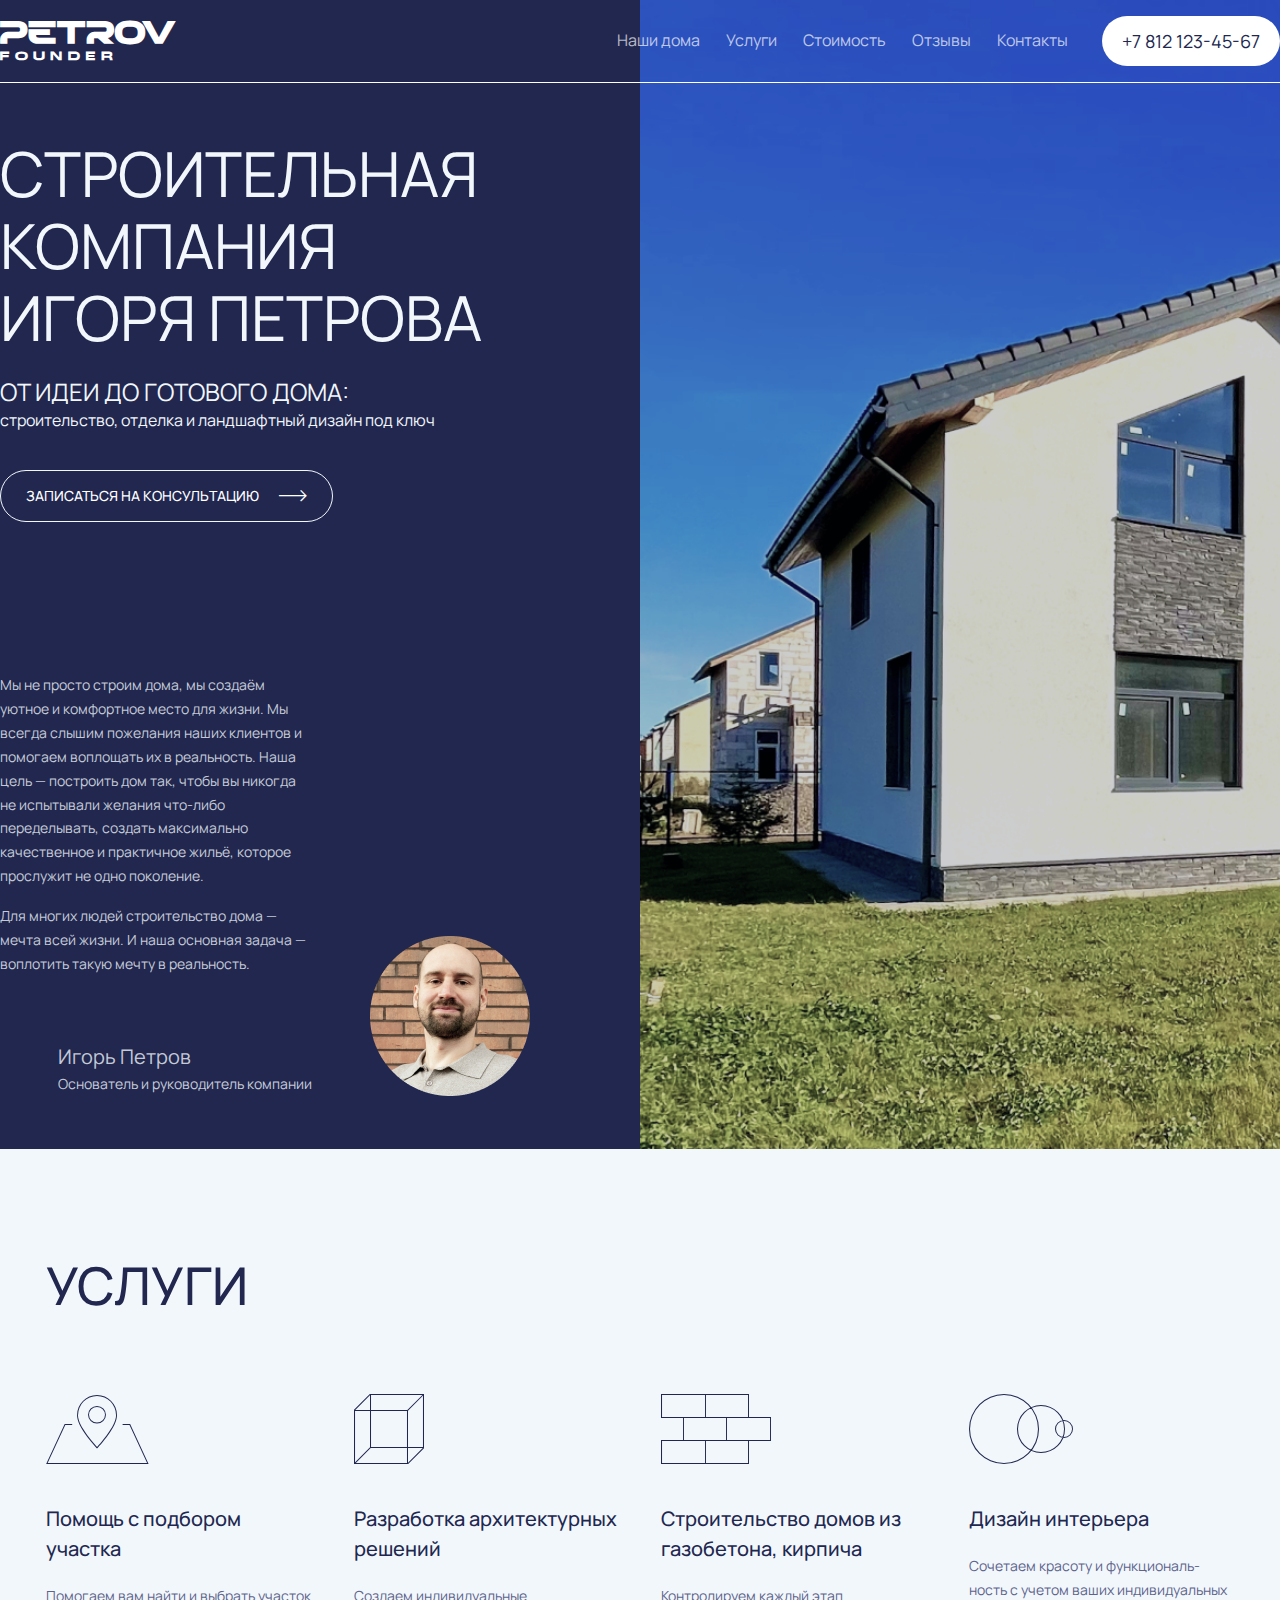
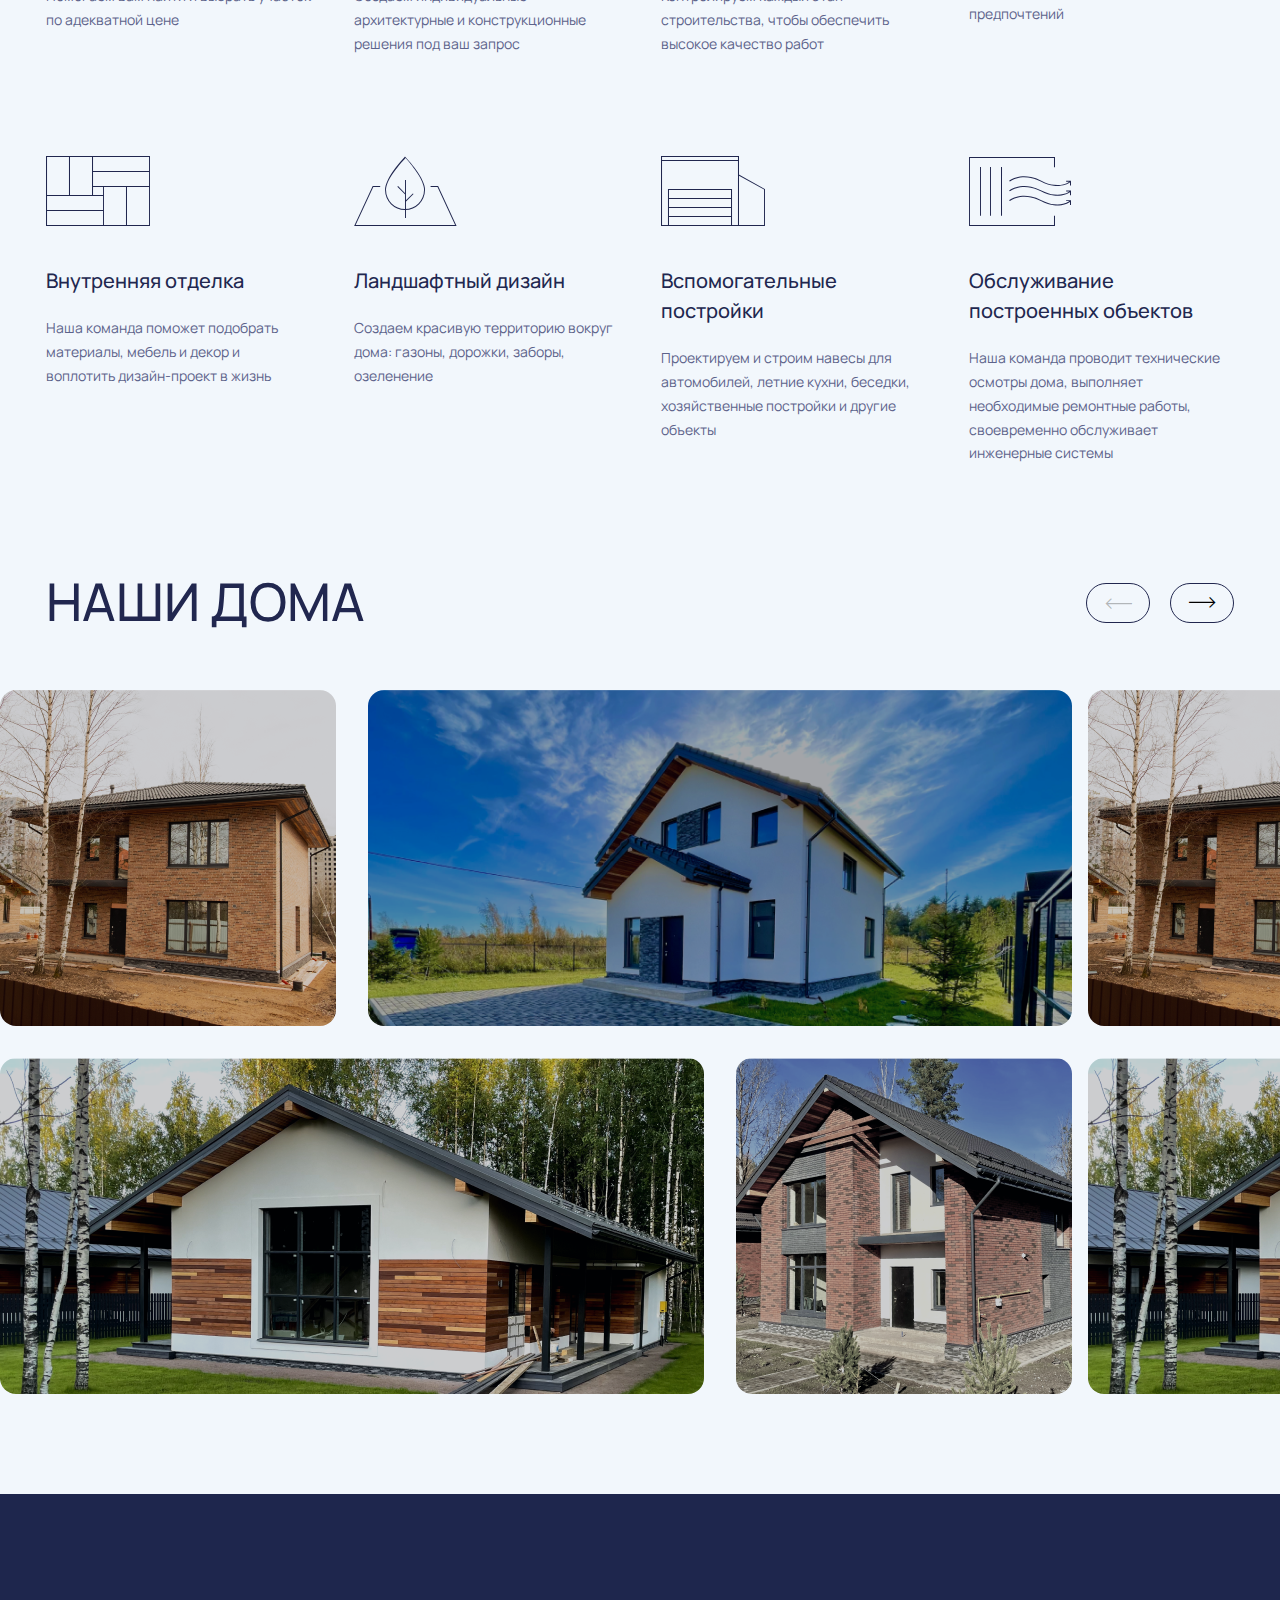
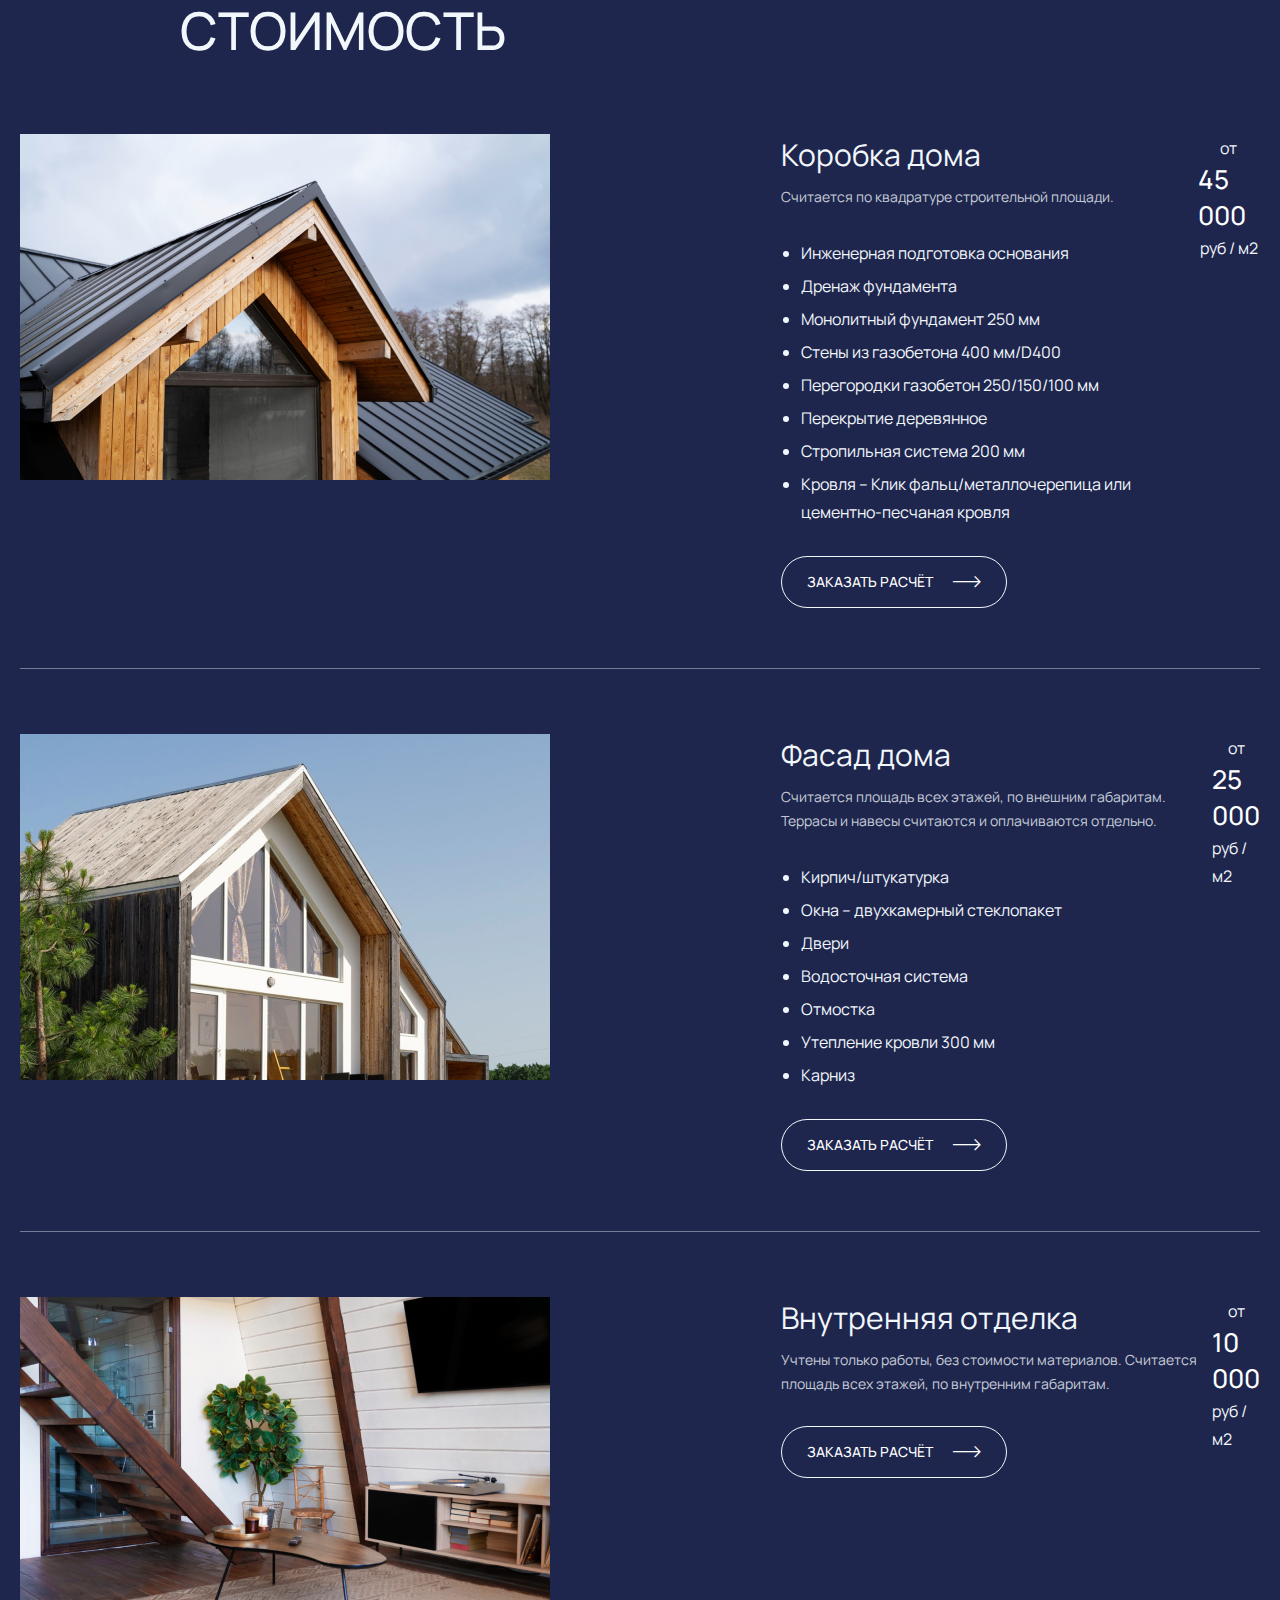
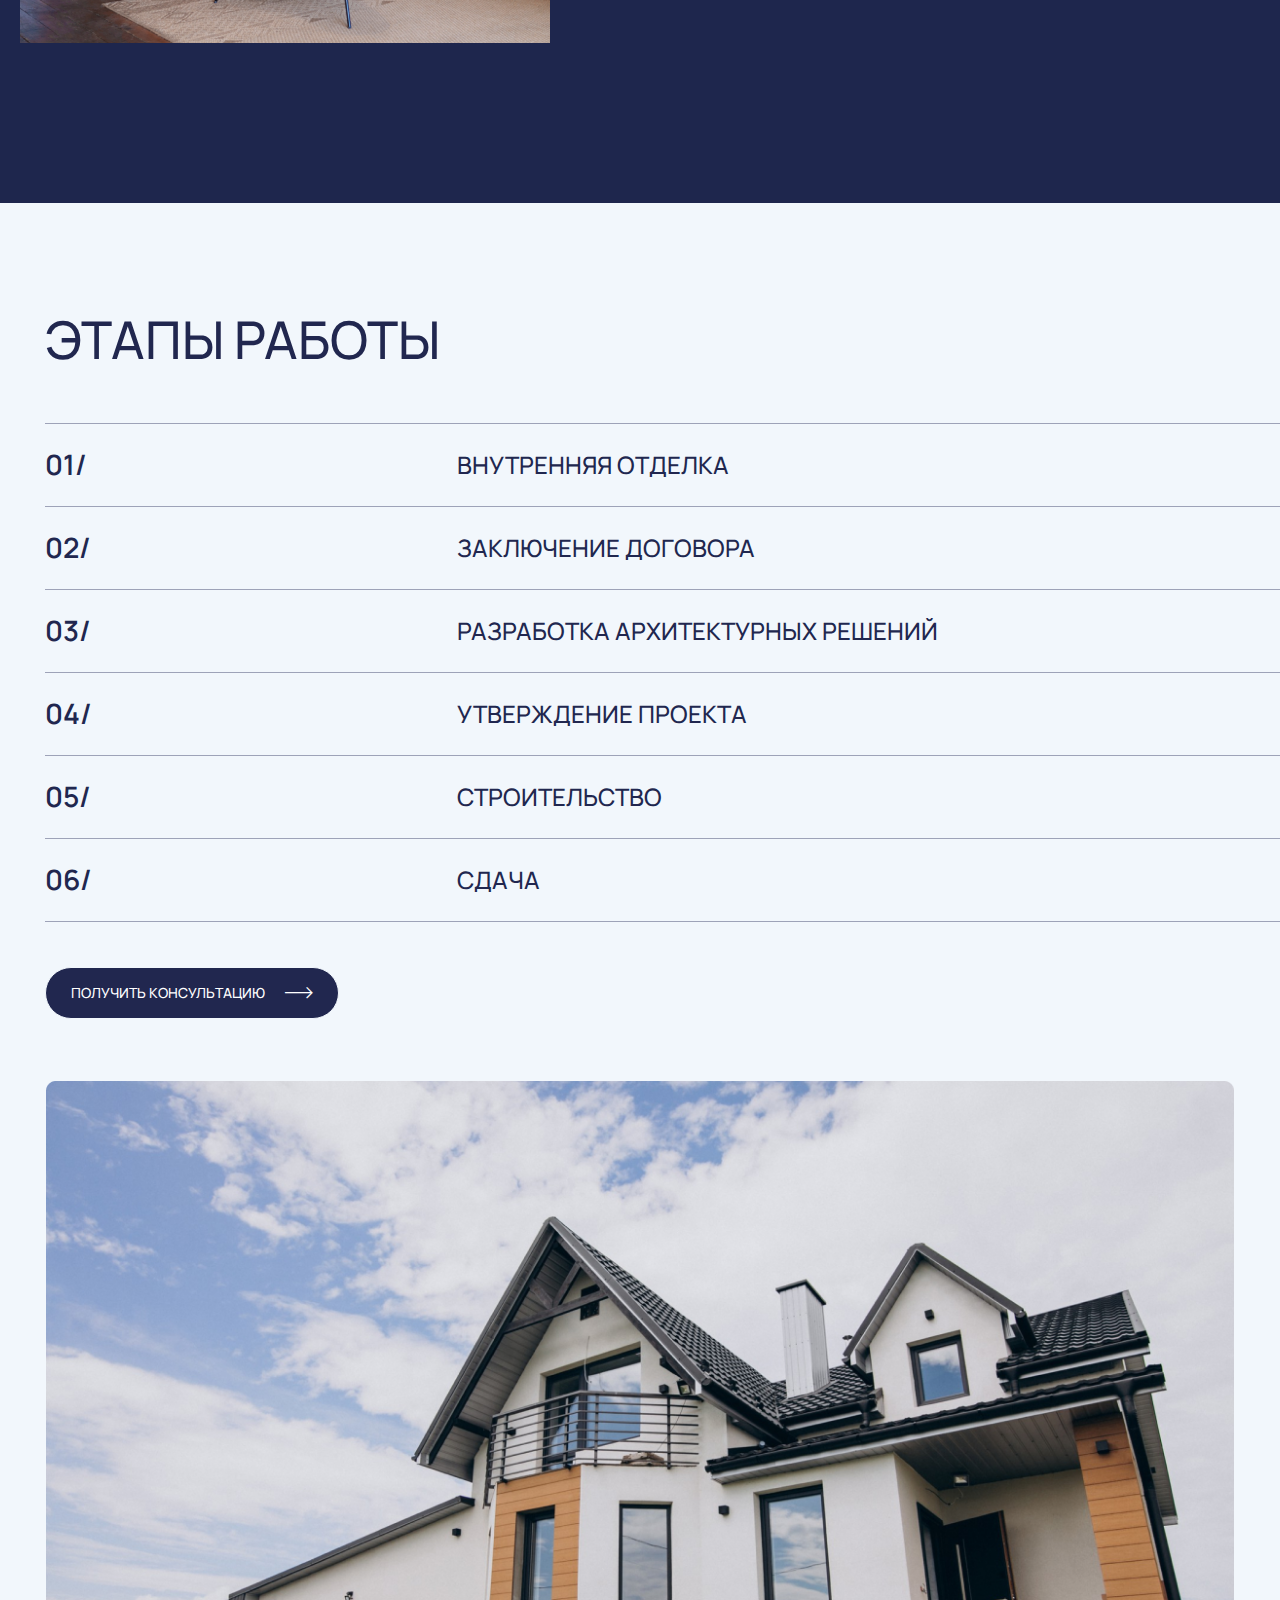
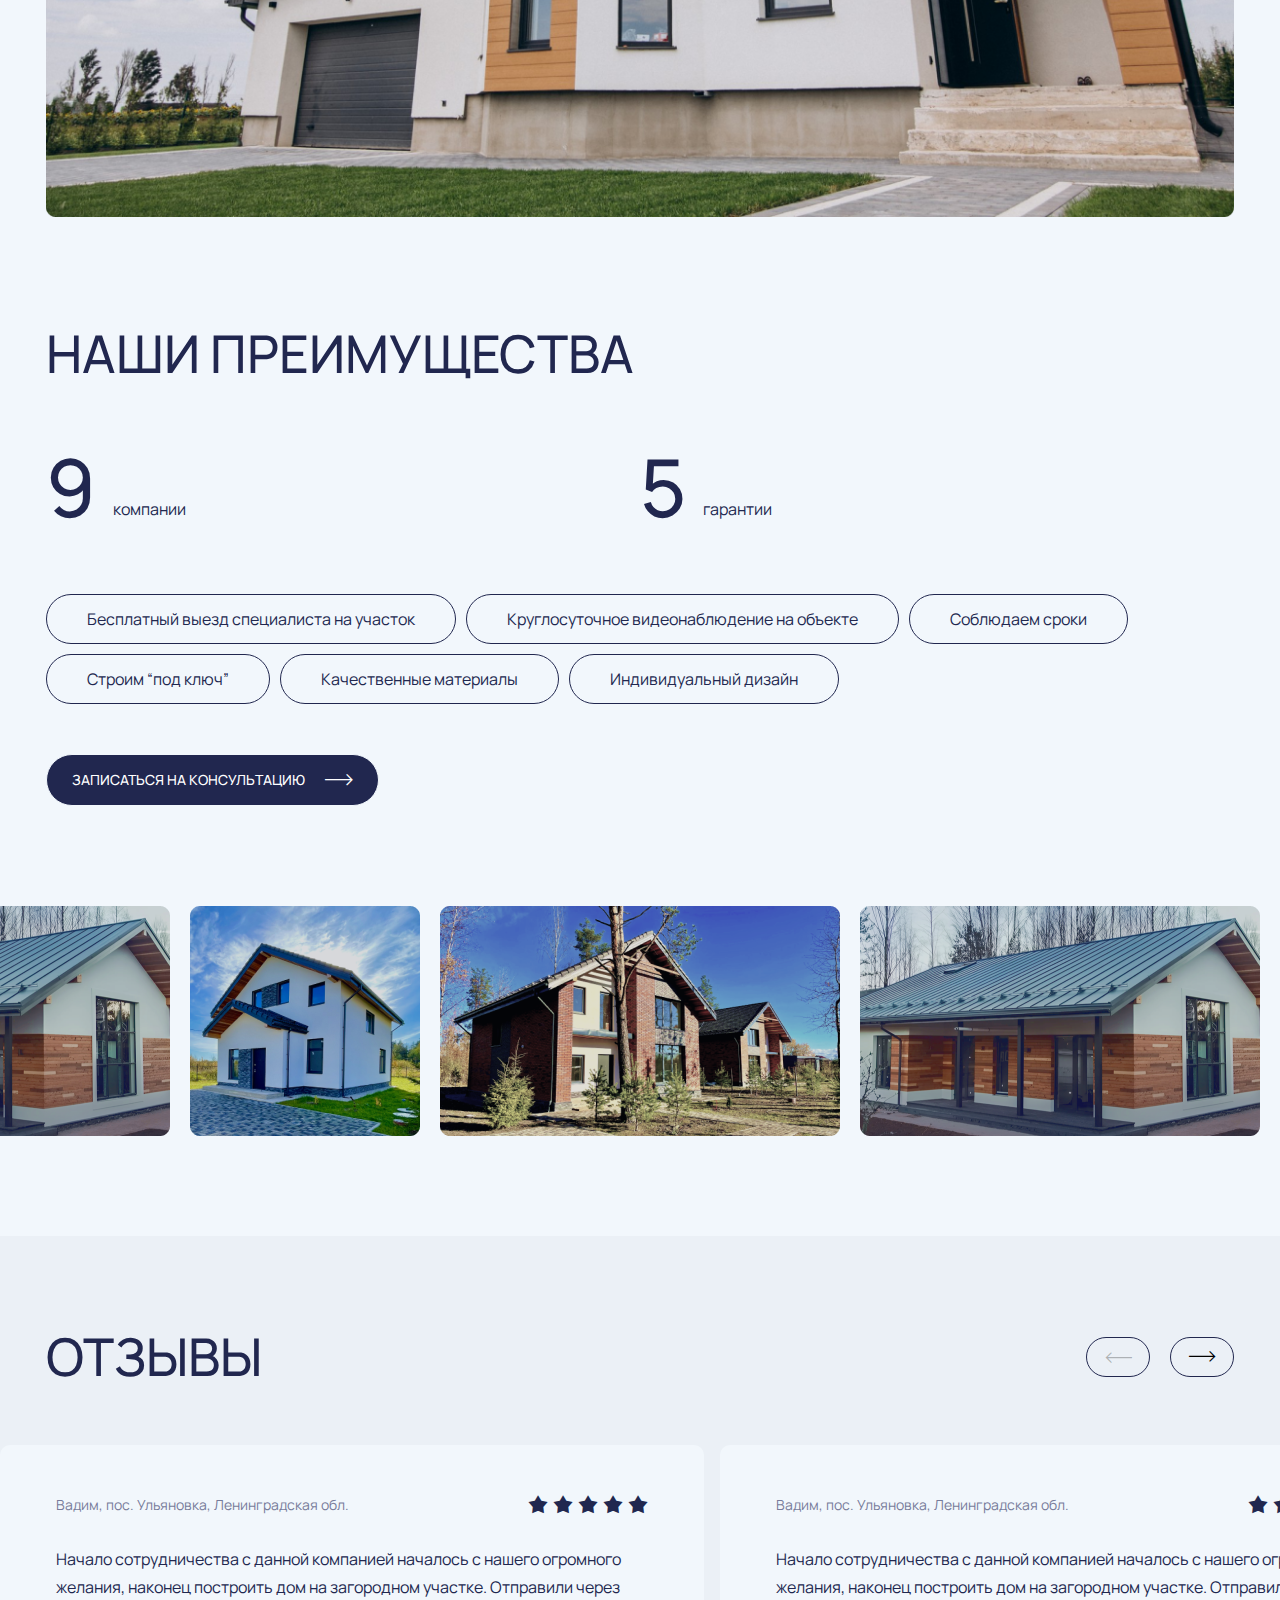
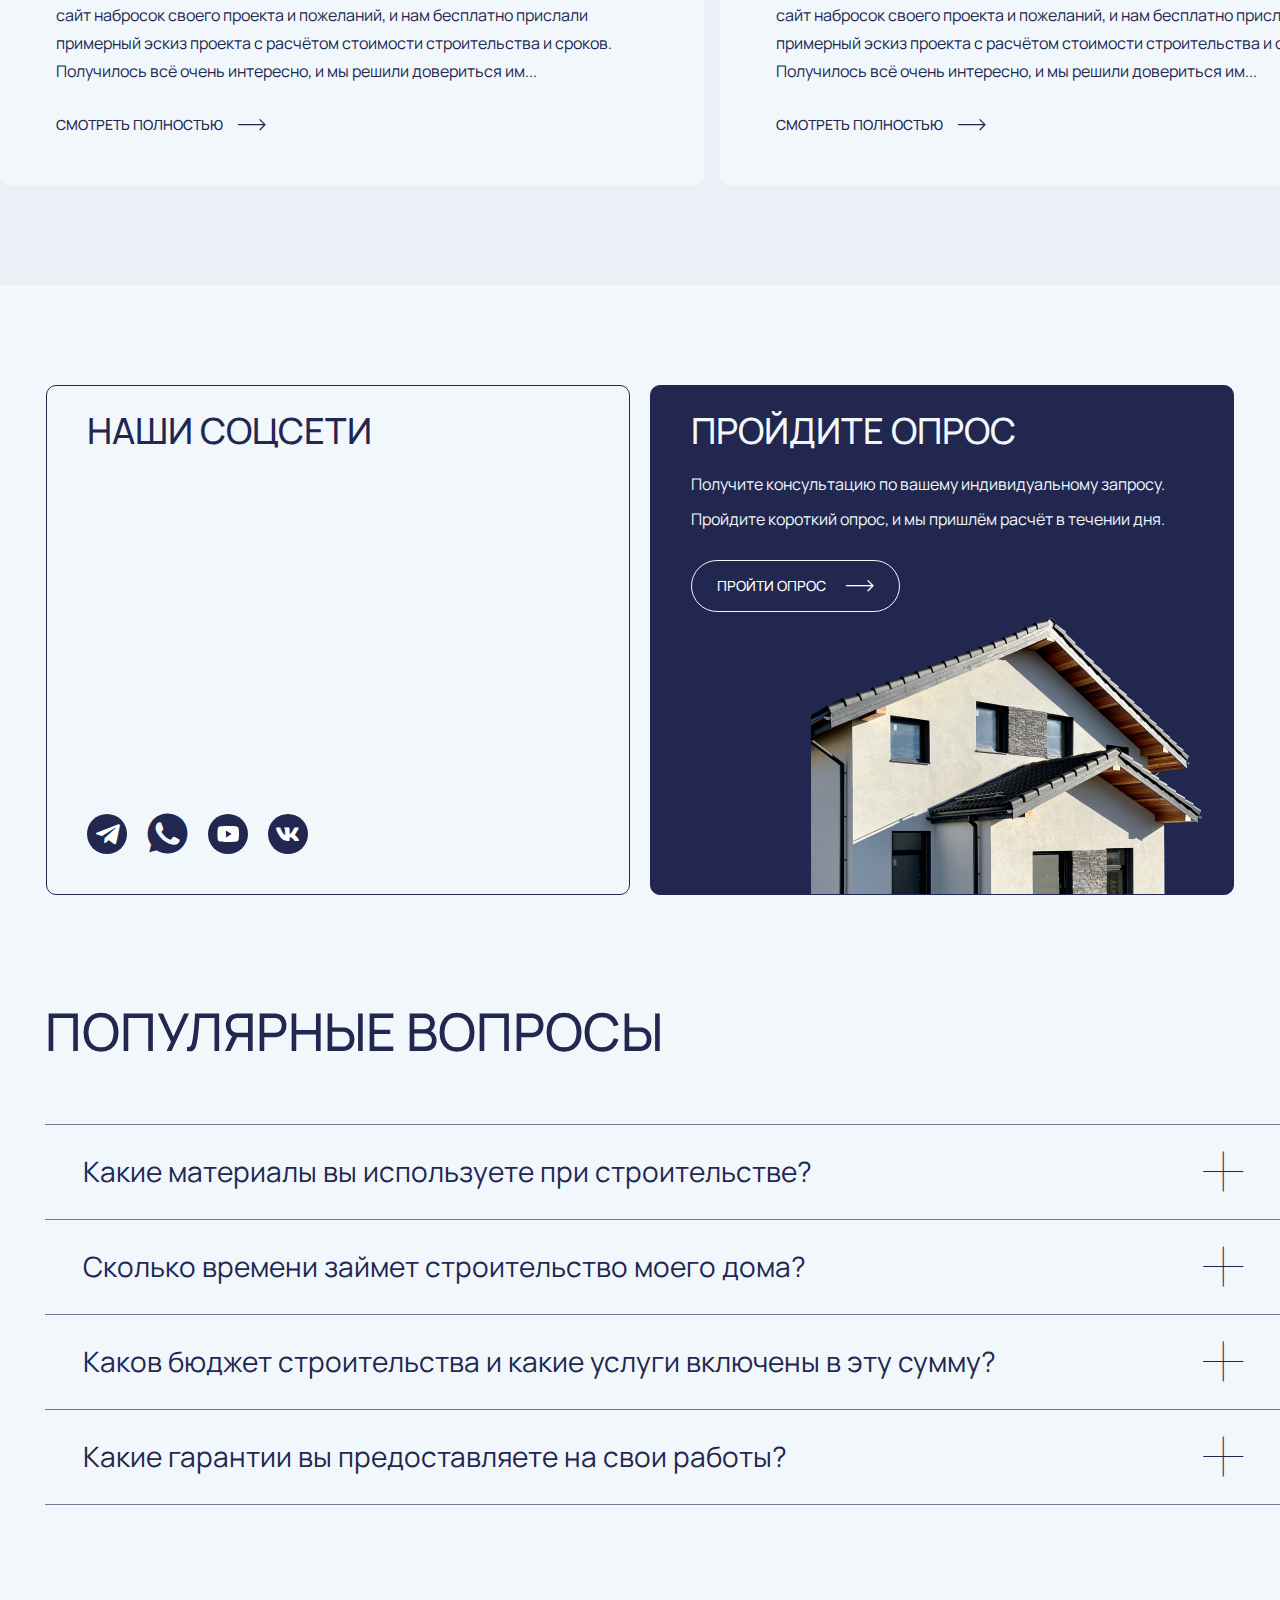
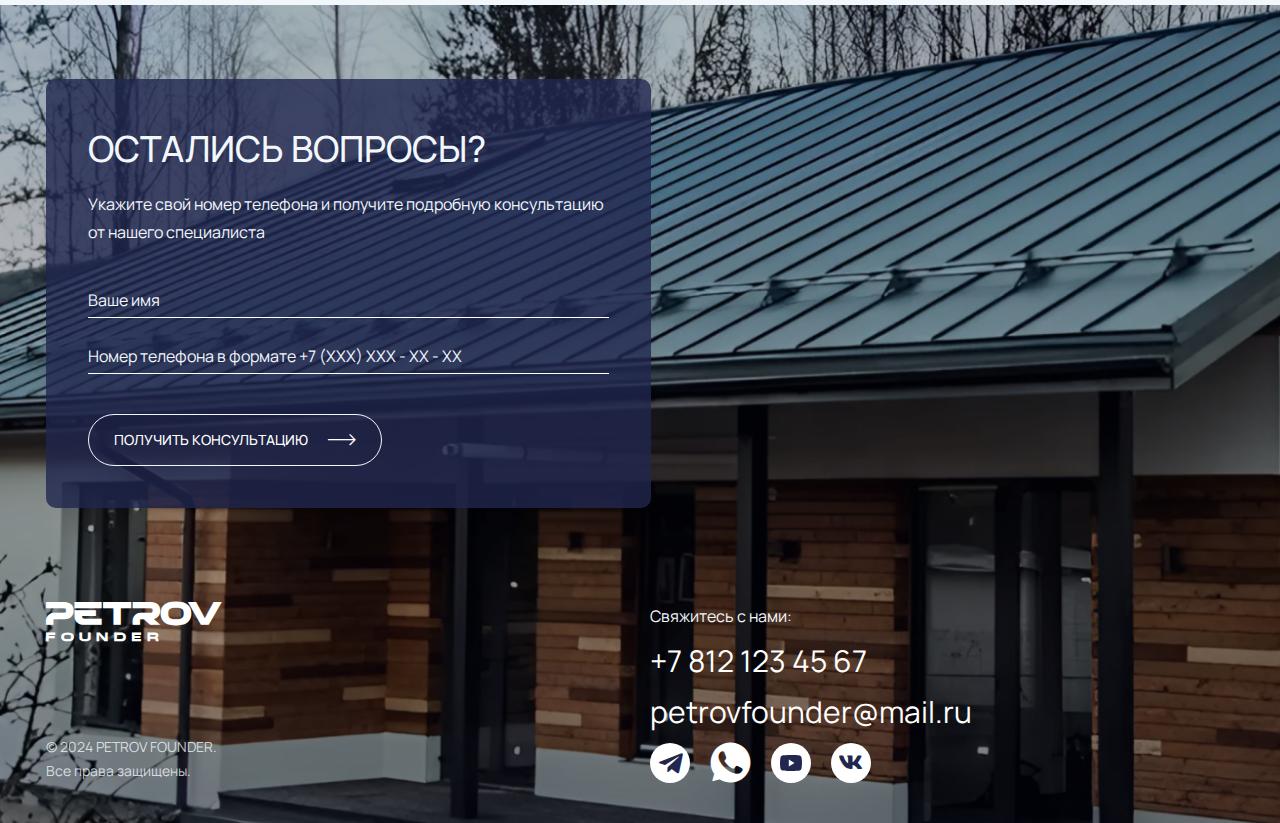
==== commit 896c91d5: "Updates" ====
--- a/index.html
+++ b/index.html
@@ -16,16 +16,16 @@
     <div>
       <ul class="header__nav">
         <li>
-          <a href="#">Наши дома</a>
+          <a href="#our-houses">Наши дома</a>
         </li>
         <li>
-          <a href="#">Услуги</a>
+          <a href="#services">Услуги</a>
         </li>
         <li>
-          <a href="#">Стоимость</a>
+          <a href="#price">Стоимость</a>
         </li>
-        <li><a href="#">Отзывы</a></li>
-        <li><a href="#">Контакты</a></li>
+        <li><a href="#reviews">Отзывы</a></li>
+        <li><a href="#footer">Контакты</a></li>
       </ul>
       <a class="header__tel" href="tel:+78121234567">+7 812 123-45-67</a>
     </div>
@@ -64,7 +64,7 @@
   </div>
   <div class="intro__block-2"></div>
 </div>
-<div class="services">
+<div class="services" id="services">
   <div class="small-container">
     <h2 class="title">Услуги</h2>
     <ul>
@@ -134,7 +134,44 @@
     </ul>
   </div>
 </div>
-<div class="price">
+<div class="our-houses" id="our-houses">
+  <div class="small-container">
+    <h2 class="title">Наши дома</h2>
+    <div>
+      <button
+        class="slider__button-prev our-houses__slider-button-prev icon-2"
+      ></button>
+      <button
+        class="slider__button-next our-houses__slider-button-next icon-2"
+      ></button>
+    </div>
+  </div>
+  <div class="our-houses__slider-wrapper">
+    <div class="our-houses__slider">
+      <div class="swiper-wrapper">
+        <div class="swiper-slide our-houses__swiper-slide">
+          <img src="img/img-12.png" alt="" />
+          <img src="img/img-13.png" alt="" />
+          <img src="img/img-14.png" alt="" />
+          <img src="img/img-15.png" alt="" />
+        </div>
+        <div class="swiper-slide our-houses__swiper-slide">
+          <img src="img/img-12.png" alt="" />
+          <img src="img/img-13.png" alt="" />
+          <img src="img/img-14.png" alt="" />
+          <img src="img/img-15.png" alt="" />
+        </div>
+        <div class="swiper-slide our-houses__swiper-slide">
+          <img src="img/img-12.png" alt="" />
+          <img src="img/img-13.png" alt="" />
+          <img src="img/img-14.png" alt="" />
+          <img src="img/img-15.png" alt="" />
+        </div>
+      </div>
+    </div>
+  </div>
+</div>
+<div class="price" id="price">
   <div class="container">
     <h2 class="title">Стоимость</h2>
     <div class="price__list">
@@ -221,7 +258,8 @@
     </div>
   </div>
 </div>
-<div class="stages-of-work">
+
+      <div class="stages-of-work">
   <div>
     <h2 class="title">Этапы работы</h2>
     <ul>
@@ -252,6 +290,124 @@
       <li>Индивидуальный дизайн</li>
     </ul>
     <button class="btn icon-2">Записаться на консультацию</button>
+  </div>
+</div>
+<div class="images">
+  <div>
+    <img src="img/img-6.png" alt="" />
+    <img src="img/img-7.png" alt="" />
+    <img src="img/img-8.png" alt="" />
+    <img src="img/img-9.png" alt="" />
+    <img src="img/img-10.png" alt="" />
+    <img src="img/img-11.png" alt="" />
+    <img src="img/img-6.png" alt="" />
+    <img src="img/img-7.png" alt="" />
+    <img src="img/img-8.png" alt="" />
+    <img src="img/img-9.png" alt="" />
+    <img src="img/img-10.png" alt="" />
+  </div>
+</div>
+<div class="reviews" id="reviews">
+  <div class="small-container">
+    <h2 class="title">Отзывы</h2>
+    <div>
+      <button
+        class="slider__button-prev reviews__slider-button-prev icon-2"
+      ></button>
+      <button
+        class="slider__button-next reviews__slider-button-next icon-2"
+      ></button>
+    </div>
+  </div>
+  <div class="reviews__slider-wrapper">
+    <div class="reviews__slider">
+      <div class="swiper-wrapper">
+        <div class="swiper-slide reviews__swiper-slide">
+          <div>
+            <p>Вадим, пос. Ульяновка, Ленинградская обл.</p>
+            <ul>
+              <li class="icon-12"></li>
+              <li class="icon-12"></li>
+              <li class="icon-12"></li>
+              <li class="icon-12"></li>
+              <li class="icon-12"></li>
+            </ul>
+          </div>
+          <p class="text">
+            Начало сотрудничества с данной компанией началось с нашего огромного
+            желания, наконец построить дом на загородном участке. Отправили
+            через сайт набросок своего проекта и пожеланий, и нам бесплатно
+            прислали примерный эскиз проекта с расчётом стоимости строительства
+            и сроков. Получилось всё очень интересно, и мы решили довериться
+            им...
+          </p>
+          <button class="icon-2">Смотреть полностью</button>
+        </div>
+        <div class="swiper-slide reviews__swiper-slide">
+          <div>
+            <p>Вадим, пос. Ульяновка, Ленинградская обл.</p>
+            <ul>
+              <li class="icon-12"></li>
+              <li class="icon-12"></li>
+              <li class="icon-12"></li>
+              <li class="icon-12"></li>
+              <li class="icon-12"></li>
+            </ul>
+          </div>
+          <p class="text">
+            Начало сотрудничества с данной компанией началось с нашего огромного
+            желания, наконец построить дом на загородном участке. Отправили
+            через сайт набросок своего проекта и пожеланий, и нам бесплатно
+            прислали примерный эскиз проекта с расчётом стоимости строительства
+            и сроков. Получилось всё очень интересно, и мы решили довериться
+            им...
+          </p>
+          <button class="icon-2">Смотреть полностью</button>
+        </div>
+        <div class="swiper-slide reviews__swiper-slide">
+          <div>
+            <p>Вадим, пос. Ульяновка, Ленинградская обл.</p>
+            <ul>
+              <li class="icon-12"></li>
+              <li class="icon-12"></li>
+              <li class="icon-12"></li>
+              <li class="icon-12"></li>
+              <li class="icon-12"></li>
+            </ul>
+          </div>
+          <p class="text">
+            Начало сотрудничества с данной компанией началось с нашего огромного
+            желания, наконец построить дом на загородном участке. Отправили
+            через сайт набросок своего проекта и пожеланий, и нам бесплатно
+            прислали примерный эскиз проекта с расчётом стоимости строительства
+            и сроков. Получилось всё очень интересно, и мы решили довериться
+            им...
+          </p>
+          <button class="icon-2">Смотреть полностью</button>
+        </div>
+        <div class="swiper-slide reviews__swiper-slide">
+          <div>
+            <p>Вадим, пос. Ульяновка, Ленинградская обл.</p>
+            <ul>
+              <li class="icon-12"></li>
+              <li class="icon-12"></li>
+              <li class="icon-12"></li>
+              <li class="icon-12"></li>
+              <li class="icon-12"></li>
+            </ul>
+          </div>
+          <p class="text">
+            Начало сотрудничества с данной компанией началось с нашего огромного
+            желания, наконец построить дом на загородном участке. Отправили
+            через сайт набросок своего проекта и пожеланий, и нам бесплатно
+            прислали примерный эскиз проекта с расчётом стоимости строительства
+            и сроков. Получилось всё очень интересно, и мы решили довериться
+            им...
+          </p>
+          <button class="icon-2">Смотреть полностью</button>
+        </div>
+      </div>
+    </div>
   </div>
 </div>
 
@@ -319,8 +475,8 @@
 <div class="faq">
   <div>
     <h2 class="title">Популярные вопросы</h2>
-    <ul>
-      <li class="active">
+    <ul class="faq__spoiler">
+      <li>
         <p class="icon-16">Какие материалы вы используете при строительстве?</p>
         <div>
           Мы используем только качественные и сертифицированные материалы от
@@ -363,7 +519,7 @@
 </div>
 
     </main>
-    <footer class="footer">
+    <footer class="footer" id="footer">
   <div class="small-container">
     <div class="footer__form">
       <h2>Остались вопросы?</h2>
@@ -425,7 +581,7 @@
   </div>
 </footer>
 
+    <script src="js/swiper-bundle.min.js"></script>
     <script src="js/script.js"></script>
-    <script src="js/swiper-bundle.min.js"></script>
   </body>
 </html>
--- a/css/style.css
+++ b/css/style.css
@@ -270,6 +270,10 @@
   font-size: 15px;
 }
 
+html {
+  scroll-behavior: smooth;
+}
+
 .header {
   position: absolute;
   left: 0;
@@ -567,7 +571,7 @@
 }
 .price > div > h2 {
   color: #f2f7fc;
-  margin-left: 162px;
+  margin-left: 160px;
 }
 .price__list {
   display: -webkit-box;
@@ -833,6 +837,7 @@
 .block {
   padding-bottom: 100px;
   background: #f2f7fc;
+  padding-top: 100px;
 }
 .block > div {
   display: -ms-grid;
@@ -894,4 +899,219 @@
 }
 .block > div > div:nth-child(2) > button {
   margin-top: 20px;
+}
+
+.images {
+  background-color: #f2f7fc;
+  padding-bottom: 80px;
+}
+.images > div {
+  display: -webkit-box;
+  display: -ms-flexbox;
+  display: flex;
+  gap: 20px;
+  width: 100%;
+  overflow: auto;
+  padding-bottom: 20px;
+  -webkit-box-pack: center;
+      -ms-flex-pack: center;
+          justify-content: center;
+}
+
+.our-houses {
+  padding-bottom: 100px;
+  background: #f2f7fc;
+}
+.our-houses > div:first-child {
+  margin-bottom: 50px;
+  display: -webkit-box;
+  display: -ms-flexbox;
+  display: flex;
+  -webkit-box-pack: justify;
+      -ms-flex-pack: justify;
+          justify-content: space-between;
+  -webkit-box-align: center;
+      -ms-flex-align: center;
+          align-items: center;
+}
+.our-houses > div:first-child > div {
+  gap: 20px;
+  display: -webkit-box;
+  display: -ms-flexbox;
+  display: flex;
+}
+.our-houses__slider {
+  overflow: hidden;
+}
+.our-houses__slider-wrapper {
+  display: -webkit-box;
+  display: -ms-flexbox;
+  display: flex;
+  -webkit-box-pack: center;
+      -ms-flex-pack: center;
+          justify-content: center;
+}
+.our-houses__slider-button-prev, .our-houses__slider-button-next {
+  border: 1px solid #21274f;
+  border-radius: 30px;
+  width: 64px;
+  height: 40px;
+  background-color: transparent;
+}
+.our-houses__slider-button-prev {
+  -webkit-transform: rotate(180deg);
+      -ms-transform: rotate(180deg);
+          transform: rotate(180deg);
+}
+.our-houses__swiper-slide {
+  display: -ms-grid;
+  display: grid;
+  width: 1072px;
+  gap: 32px;
+}
+.our-houses__swiper-slide > img {
+  height: 336px;
+  width: 100%;
+  -o-object-fit: cover;
+     object-fit: cover;
+  border-radius: 16px;
+}
+.our-houses__swiper-slide:nth-child(n) {
+  -ms-grid-columns: 336px 336px 336px;
+  grid-template-columns: 336px 336px 336px;
+}
+.our-houses__swiper-slide:nth-child(n) > img:nth-child(1) {
+  -ms-grid-column-span: 1;
+  grid-column: span 1;
+}
+.our-houses__swiper-slide:nth-child(n) > img:nth-child(2) {
+  -ms-grid-column-span: 2;
+  grid-column: span 2;
+}
+.our-houses__swiper-slide:nth-child(n) > img:nth-child(3) {
+  -ms-grid-column-span: 2;
+  grid-column: span 2;
+}
+.our-houses__swiper-slide:nth-child(n) > img:nth-child(4) {
+  -ms-grid-column-span: 1;
+  grid-column: span 1;
+}
+
+.reviews {
+  background: #ebf0f6;
+  padding-top: 84px;
+  padding-bottom: 100px;
+}
+.reviews > div:first-child {
+  margin-bottom: 50px;
+  display: -webkit-box;
+  display: -ms-flexbox;
+  display: flex;
+  -webkit-box-pack: justify;
+      -ms-flex-pack: justify;
+          justify-content: space-between;
+  -webkit-box-align: center;
+      -ms-flex-align: center;
+          align-items: center;
+}
+.reviews > div:first-child > div {
+  gap: 20px;
+  display: -webkit-box;
+  display: -ms-flexbox;
+  display: flex;
+}
+.reviews__slider {
+  overflow: hidden;
+}
+.reviews__slider-wrapper {
+  display: -webkit-box;
+  display: -ms-flexbox;
+  display: flex;
+  -webkit-box-pack: center;
+      -ms-flex-pack: center;
+          justify-content: center;
+}
+.reviews__slider-button-prev, .reviews__slider-button-next {
+  border: 1px solid #21274f;
+  border-radius: 30px;
+  width: 64px;
+  height: 40px;
+  background-color: transparent;
+}
+.reviews__slider-button-prev {
+  -webkit-transform: rotate(180deg);
+      -ms-transform: rotate(180deg);
+          transform: rotate(180deg);
+}
+.reviews__swiper-slide {
+  width: 704px;
+  border-radius: 10px;
+  background: #f2f7fc;
+  padding: 50px 56px;
+  display: -webkit-box;
+  display: -ms-flexbox;
+  display: flex;
+  -webkit-box-orient: vertical;
+  -webkit-box-direction: normal;
+      -ms-flex-direction: column;
+          flex-direction: column;
+  -webkit-box-align: start;
+      -ms-flex-align: start;
+          align-items: flex-start;
+  gap: 30px;
+}
+.reviews__swiper-slide > div {
+  display: -webkit-box;
+  display: -ms-flexbox;
+  display: flex;
+  -webkit-box-align: center;
+      -ms-flex-align: center;
+          align-items: center;
+  -webkit-box-pack: justify;
+      -ms-flex-pack: justify;
+          justify-content: space-between;
+  width: 100%;
+}
+.reviews__swiper-slide > div > p {
+  font-size: 14px;
+  line-height: 143%;
+  color: #777b9a;
+}
+.reviews__swiper-slide > div > ul {
+  display: -webkit-box;
+  display: -ms-flexbox;
+  display: flex;
+  gap: 5px;
+  -webkit-box-align: center;
+      -ms-flex-align: center;
+          align-items: center;
+}
+.reviews__swiper-slide > div > ul > li::before {
+  color: #21274f;
+  font-size: 19px;
+}
+.reviews__swiper-slide > p {
+  color: #21274f;
+}
+.reviews__swiper-slide > button {
+  display: -webkit-box;
+  display: -ms-flexbox;
+  display: flex;
+  -webkit-box-orient: horizontal;
+  -webkit-box-direction: reverse;
+      -ms-flex-direction: row-reverse;
+          flex-direction: row-reverse;
+  gap: 15px;
+  font-weight: 500;
+  font-size: 14px;
+  line-height: 143%;
+  text-transform: uppercase;
+  color: #21274f;
+  -webkit-box-align: center;
+      -ms-flex-align: center;
+          align-items: center;
+  background-color: transparent;
+}
+.reviews__swiper-slide > button::before {
+  color: #21274f;
 }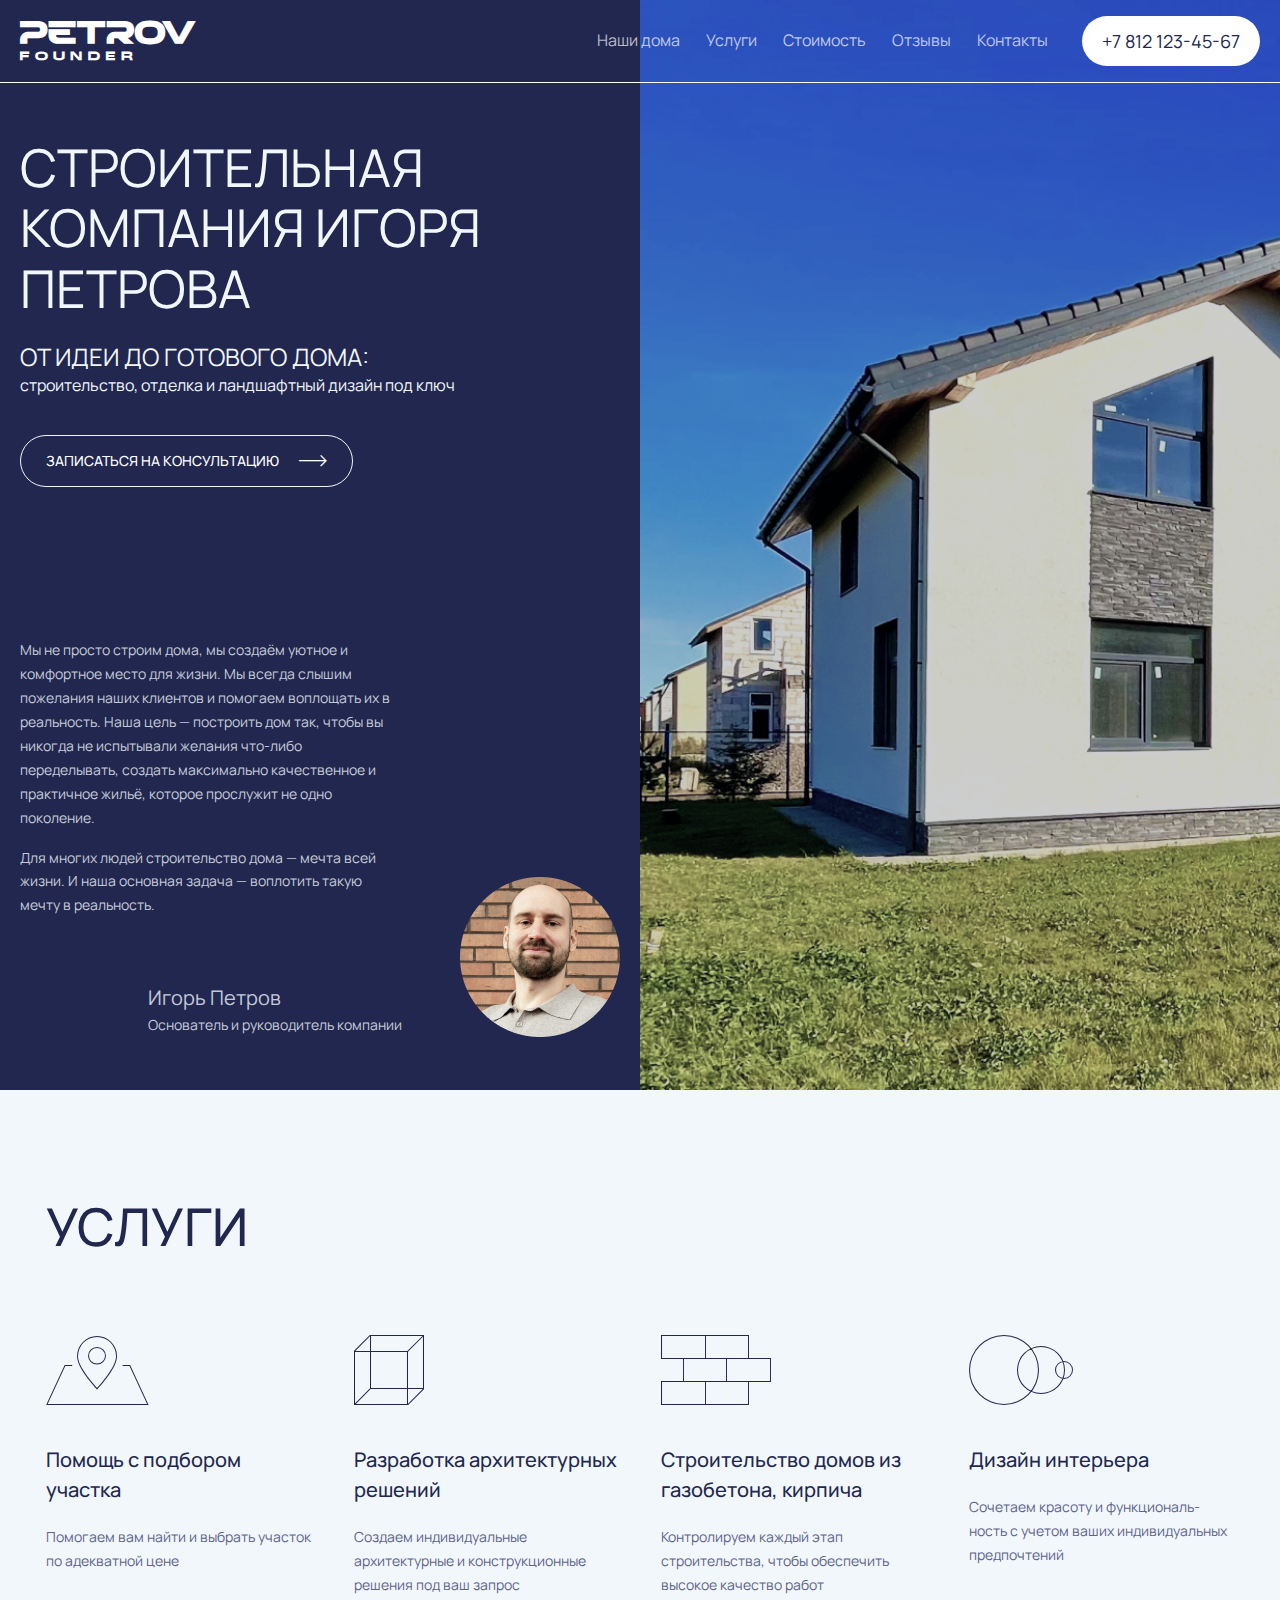
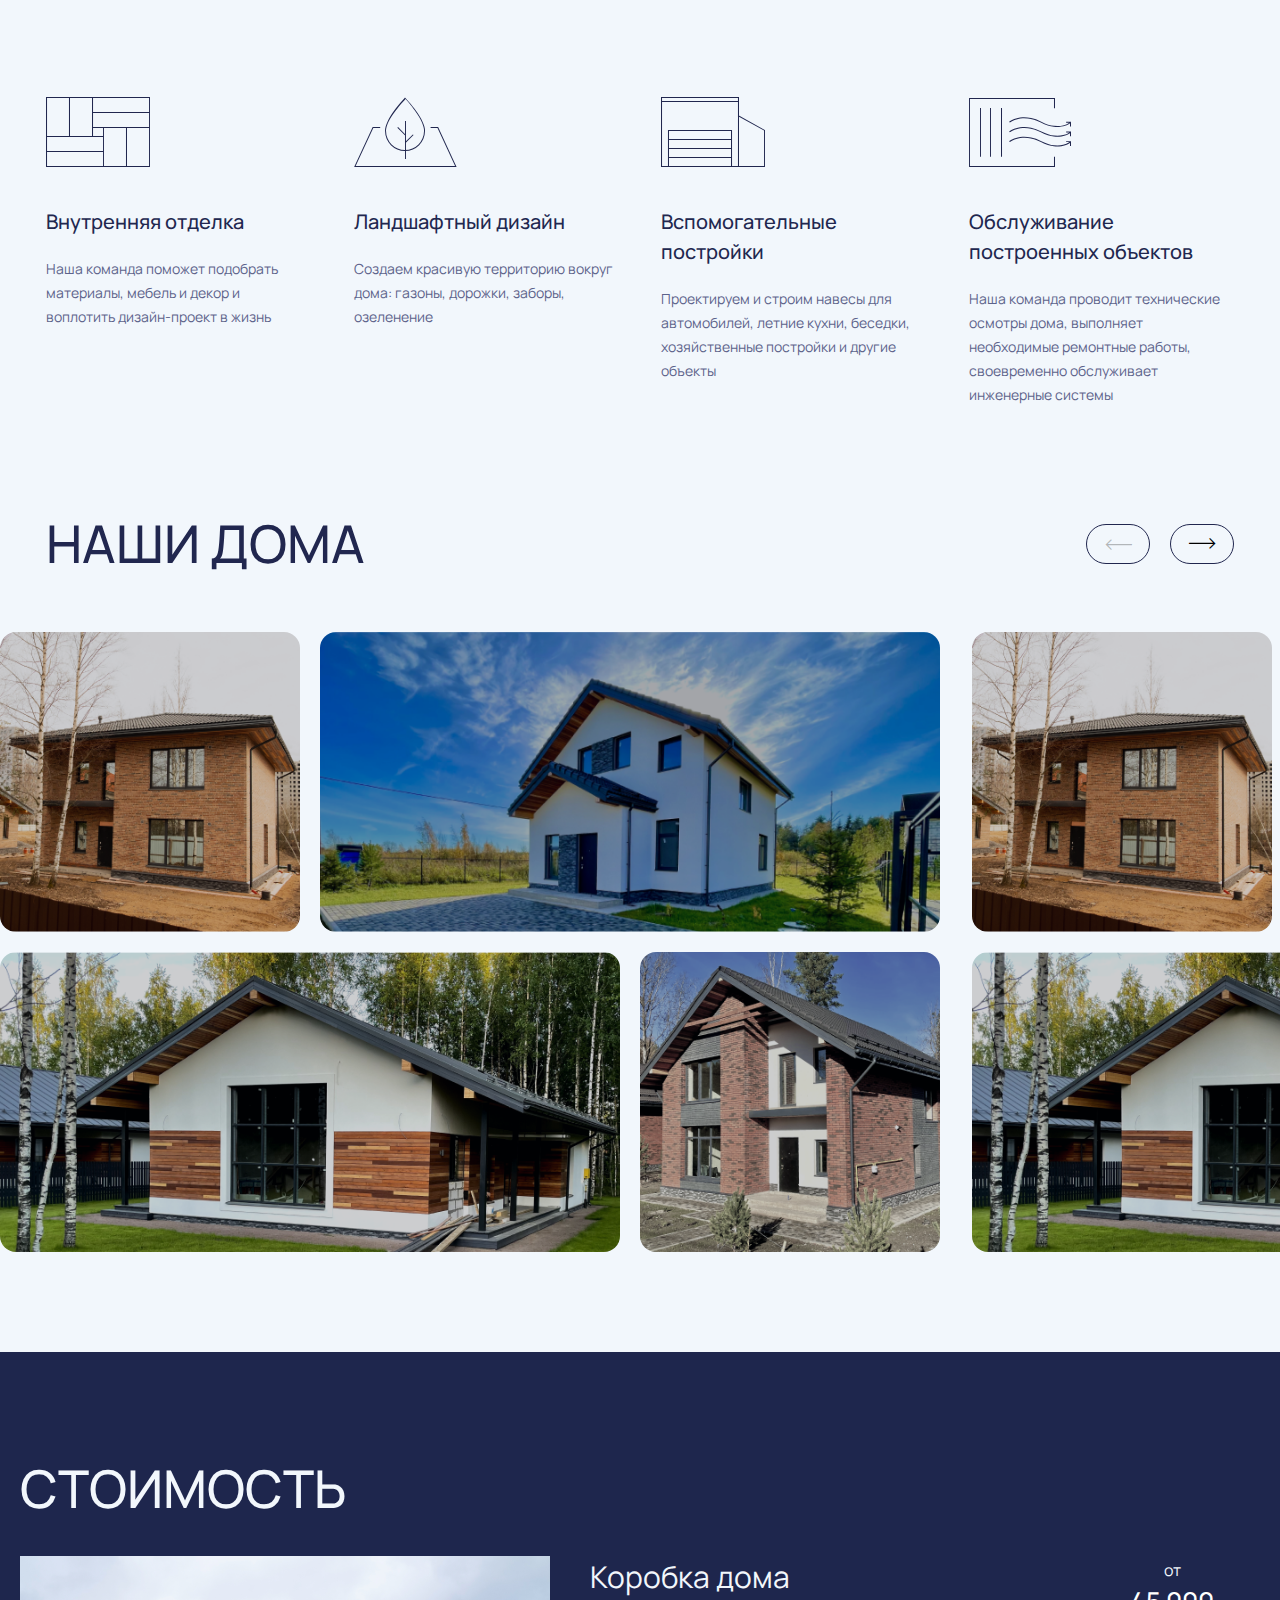
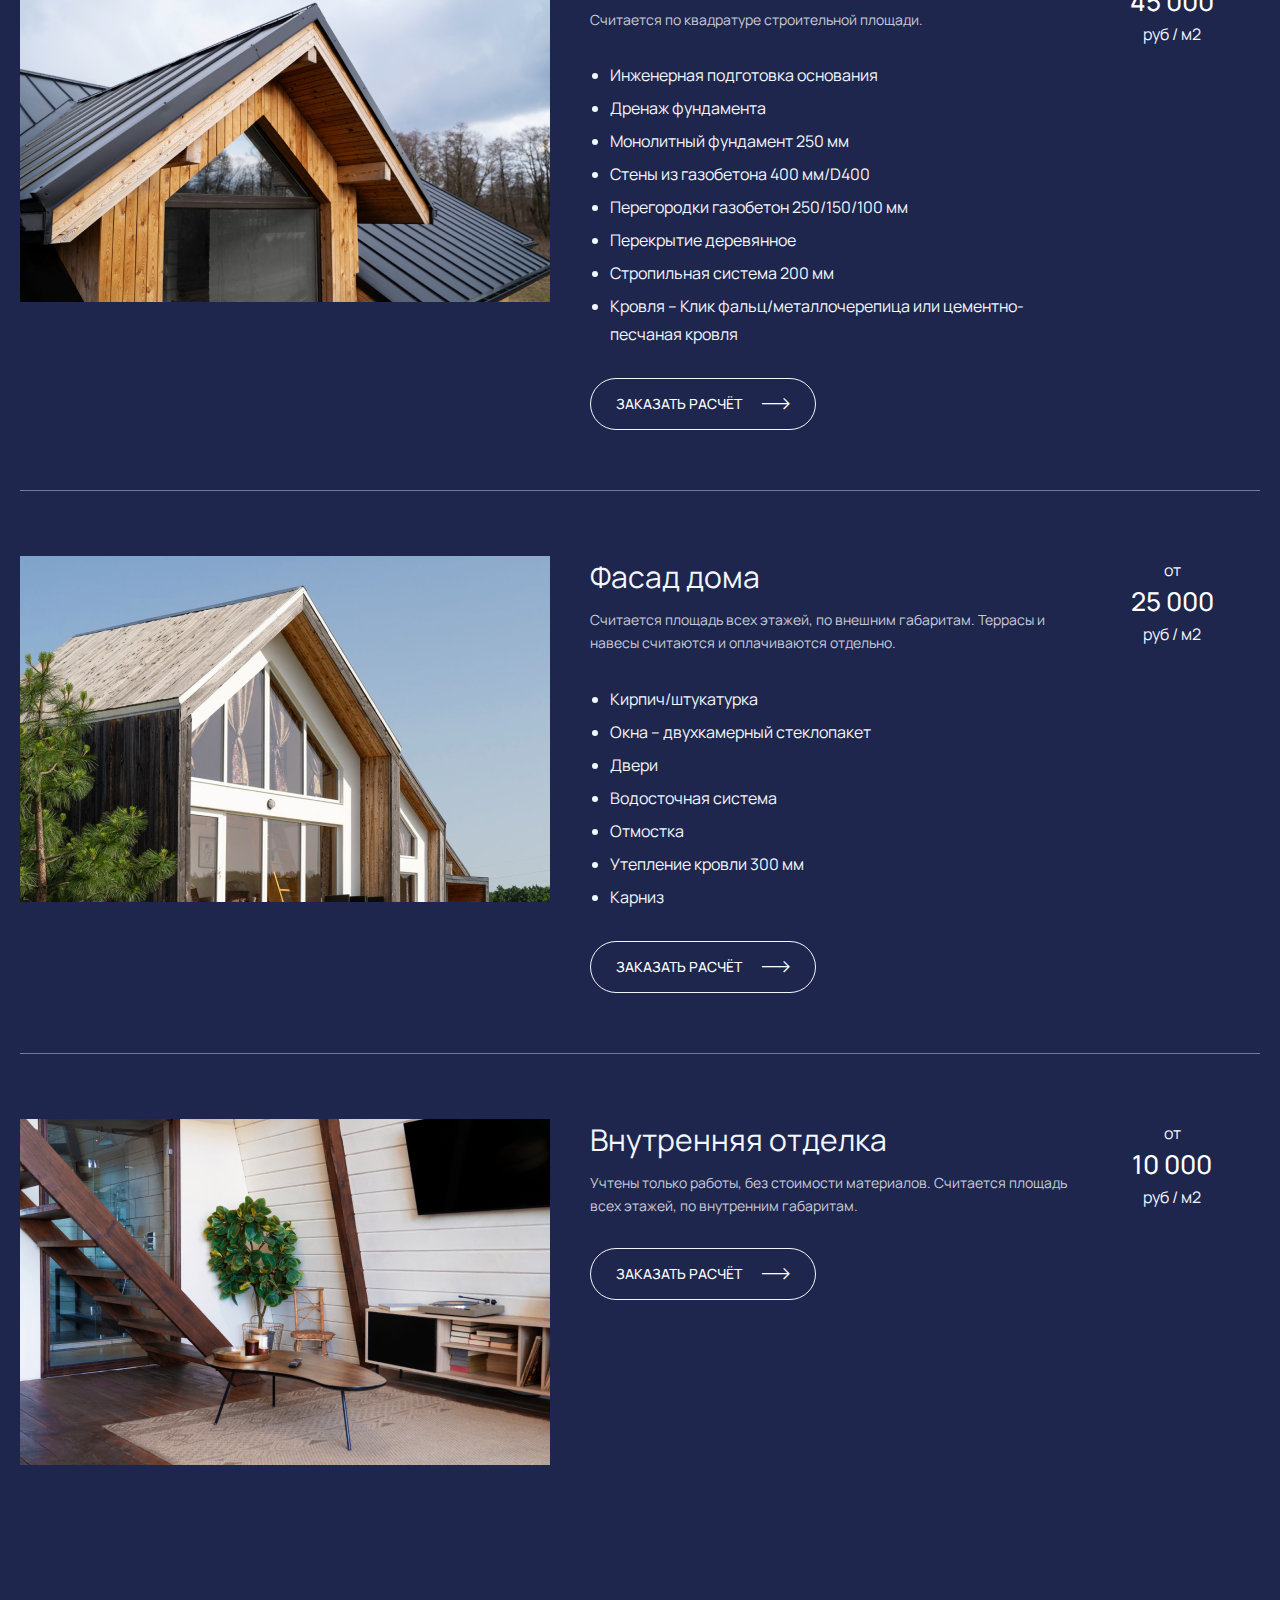
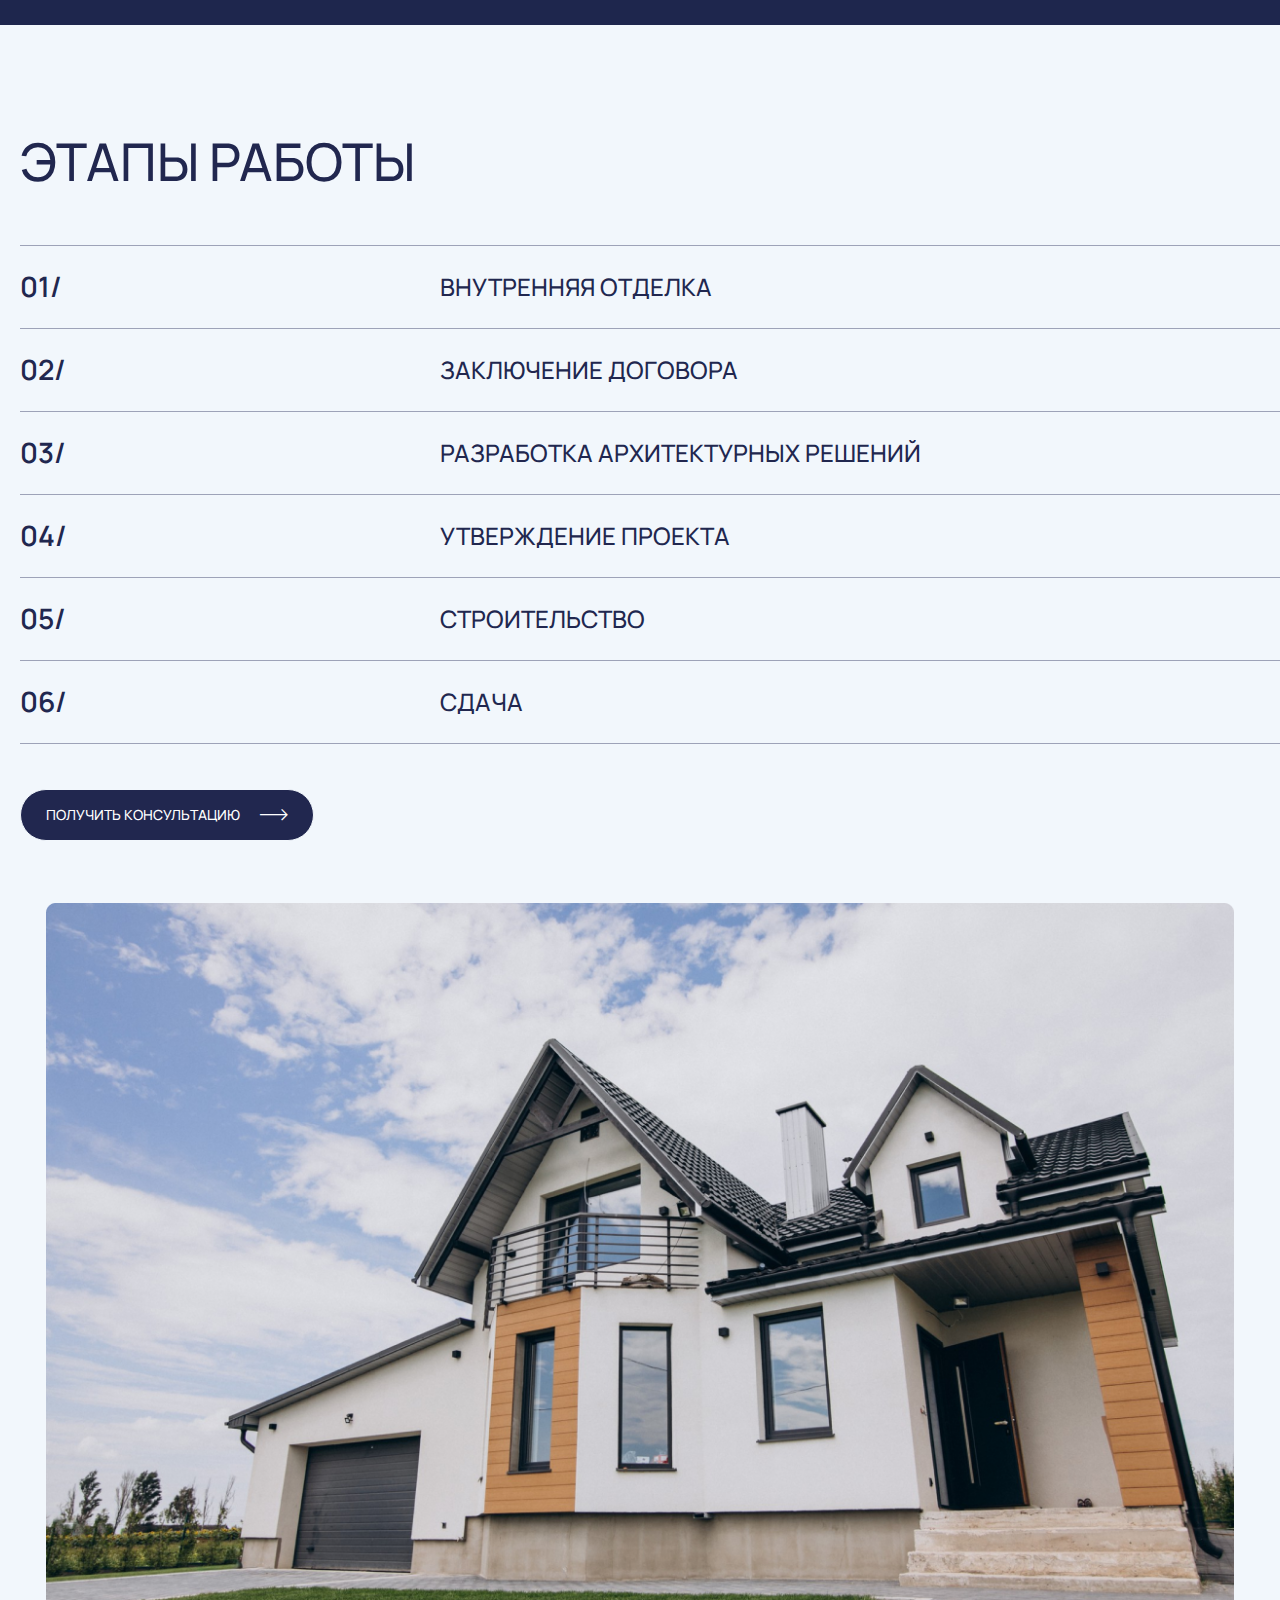
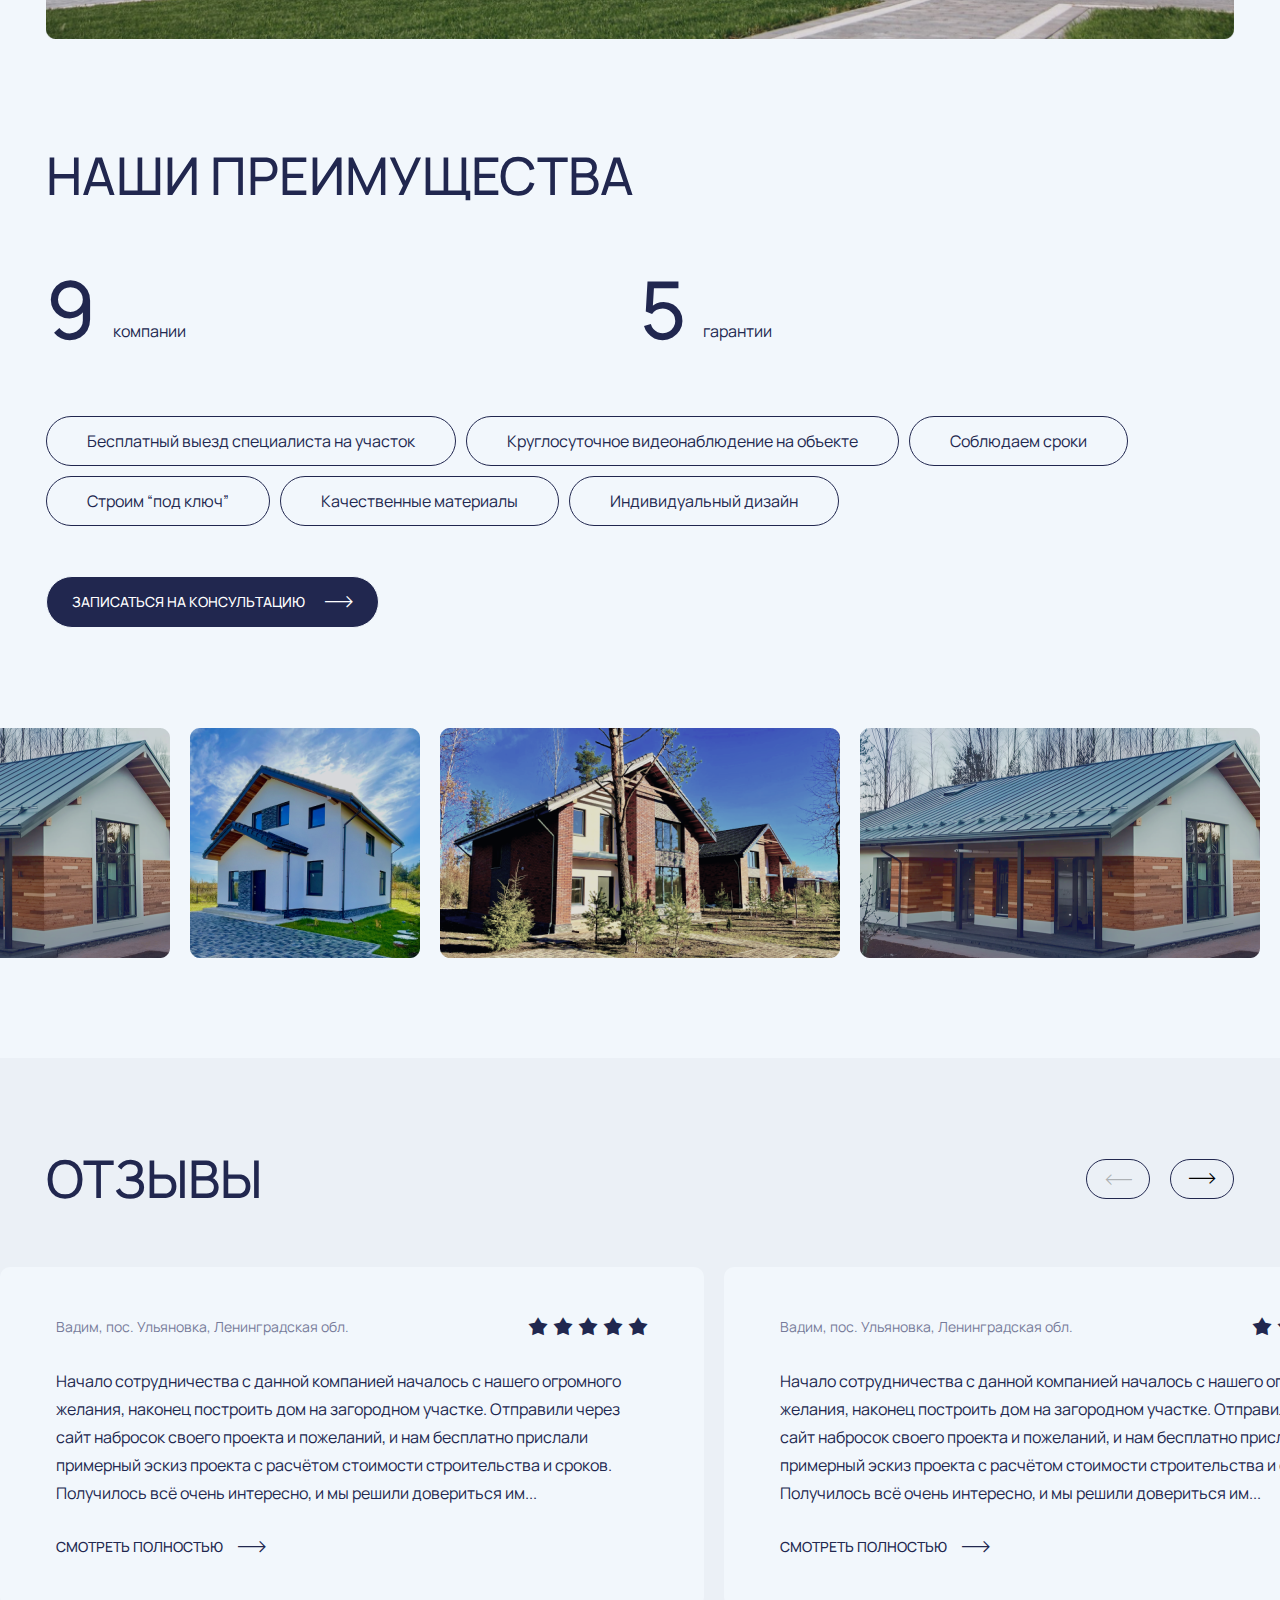
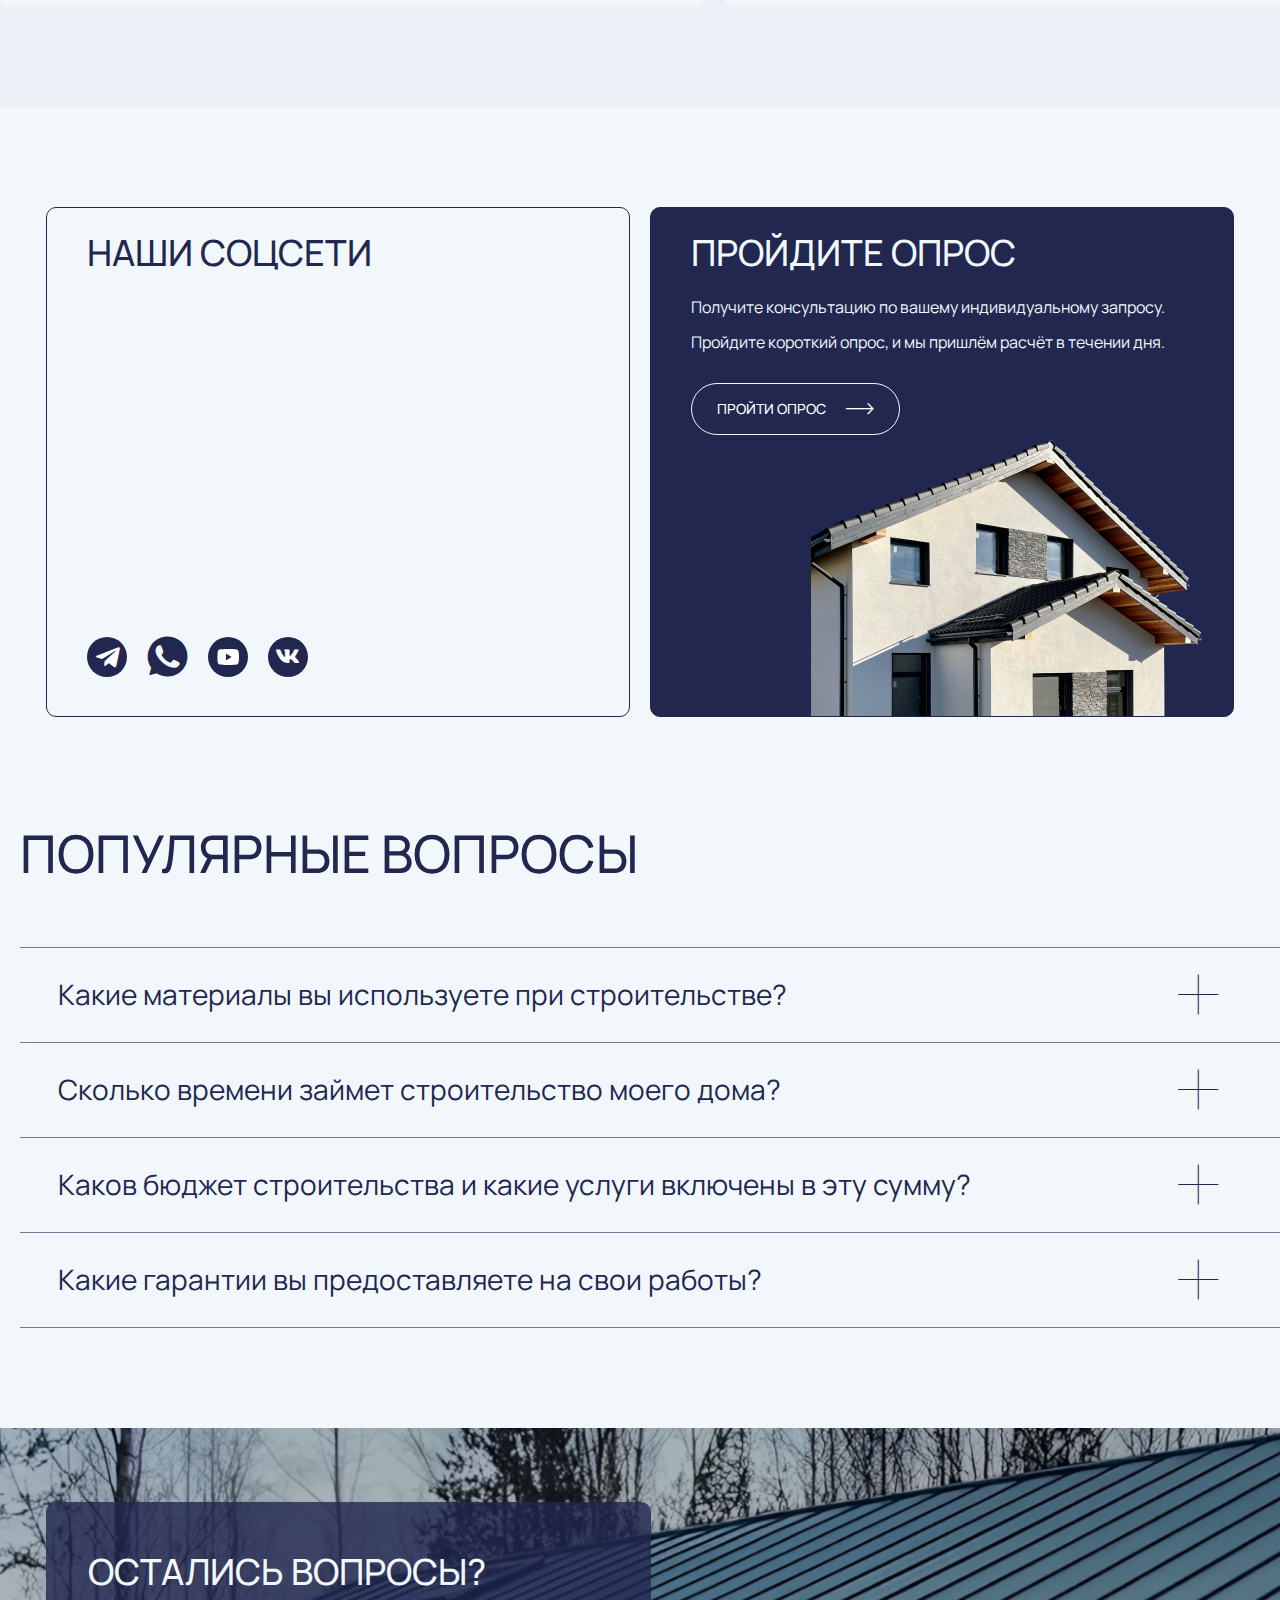
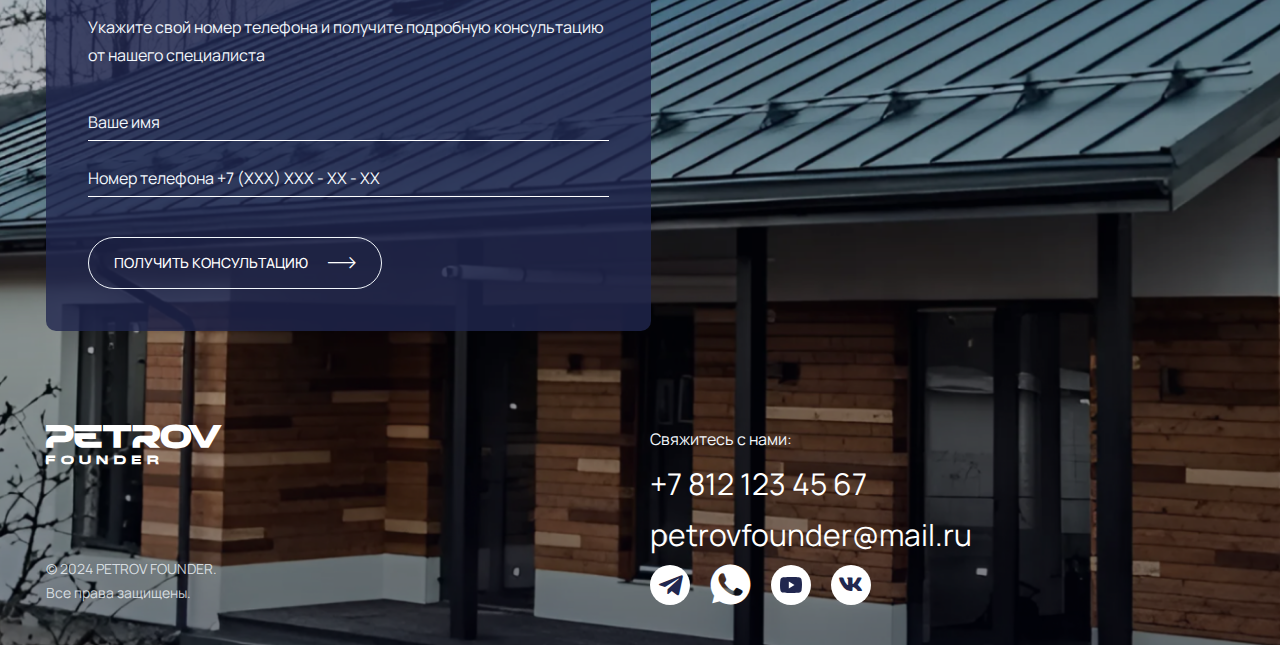
==== commit cabda600: "Updates" ====
--- a/index.html
+++ b/index.html
@@ -64,7 +64,7 @@
   </div>
   <div class="intro__block-2"></div>
 </div>
-<div class="services" id="services">
+ <div class="services" id="services">
   <div class="small-container">
     <h2 class="title">Услуги</h2>
     <ul>
@@ -134,7 +134,8 @@
     </ul>
   </div>
 </div>
-<div class="our-houses" id="our-houses">
+
+      <div class="our-houses" id="our-houses">
   <div class="small-container">
     <h2 class="title">Наши дома</h2>
     <div>
@@ -171,7 +172,7 @@
     </div>
   </div>
 </div>
-<div class="price" id="price">
+ <div class="price" id="price">
   <div class="container">
     <h2 class="title">Стоимость</h2>
     <div class="price__list">
@@ -529,10 +530,7 @@
       </p>
       <form action="#">
         <input type="text" placeholder="Ваше имя" />
-        <input
-          type="tel"
-          placeholder="Номер телефона в формате +7 (ХХХ) ХХХ - ХХ - ХХ"
-        />
+        <input type="tel" placeholder="Номер телефона +7 (ХХХ) ХХХ - ХХ - ХХ" />
         <button class="btn icon-2">Получить консультацию</button>
       </form>
     </div>
--- a/css/style.css
+++ b/css/style.css
@@ -199,6 +199,21 @@
   text-transform: uppercase;
   color: #21274f;
 }
+@media (max-width: 1200px) {
+  .title {
+    font-size: 42px;
+  }
+}
+@media (max-width: 992px) {
+  .title {
+    font-size: 32px;
+  }
+}
+@media (max-width: 576px) {
+  .title {
+    font-size: 28px;
+  }
+}
 
 .text {
   font-size: 16px;
@@ -280,8 +295,15 @@
   right: 0;
   border-bottom: 1px solid white;
 }
+@media (max-width: 992px) {
+  .header {
+    position: initial;
+    background: #21274f;
+  }
+}
 .header > div {
-  padding: 16px 0;
+  padding-top: 16px;
+  padding-bottom: 16px;
   display: -webkit-box;
   display: -ms-flexbox;
   display: flex;
@@ -292,6 +314,15 @@
       -ms-flex-align: center;
           align-items: center;
 }
+@media (max-width: 992px) {
+  .header > div {
+    -webkit-box-orient: vertical;
+    -webkit-box-direction: normal;
+        -ms-flex-direction: column;
+            flex-direction: column;
+    gap: 20px;
+  }
+}
 .header > div > a::before {
   color: white;
   font-size: 40px;
@@ -305,16 +336,29 @@
           align-items: center;
   gap: 34px;
 }
+@media (max-width: 992px) {
+  .header > div > div {
+    -webkit-box-orient: vertical;
+    -webkit-box-direction: normal;
+        -ms-flex-direction: column;
+            flex-direction: column;
+    gap: 20px;
+  }
+}
 .header__nav {
   display: -webkit-box;
   display: -ms-flexbox;
   display: flex;
-  gap: 26px;
+  -webkit-column-gap: 26px;
+     -moz-column-gap: 26px;
+          column-gap: 26px;
   -webkit-box-align: center;
       -ms-flex-align: center;
           align-items: center;
   font-size: 16px;
   line-height: 187%;
+  -ms-flex-wrap: wrap;
+      flex-wrap: wrap;
 }
 .header__nav > li > a {
   color: rgba(255, 255, 255, 0.7);
@@ -334,10 +378,28 @@
   -ms-grid-columns: 1fr 1fr;
   grid-template-columns: 1fr 1fr;
 }
+@media (max-width: 1200px) {
+  .intro {
+    -ms-grid-columns: 1fr;
+    grid-template-columns: 1fr;
+  }
+}
 .intro__block-1 {
   padding: 138px 110px 53px 0;
   padding-left: calc(50vw - 761px);
   background: #21274f;
+}
+@media (max-width: 1580px) {
+  .intro__block-1 {
+    padding-left: 20px;
+    padding-right: 20px;
+  }
+}
+@media (max-width: 992px) {
+  .intro__block-1 {
+    padding-top: 40px;
+    padding-bottom: 40px;
+  }
 }
 .intro__block-1 > h1 {
   font-size: 62px;
@@ -346,6 +408,21 @@
   color: #f2f7fc;
   margin-bottom: 24px;
 }
+@media (max-width: 1400px) {
+  .intro__block-1 > h1 {
+    font-size: 52px;
+  }
+}
+@media (max-width: 768px) {
+  .intro__block-1 > h1 {
+    font-size: 42px;
+  }
+}
+@media (max-width: 576px) {
+  .intro__block-1 > h1 {
+    font-size: 32px;
+  }
+}
 .intro__block-1 > h2 {
   font-size: 24px;
   line-height: 117%;
@@ -358,6 +435,11 @@
 .intro__block-2 {
   background-image: url("../img/bg-1.png");
   background-size: cover;
+}
+@media (max-width: 1200px) {
+  .intro__block-2 {
+    display: none;
+  }
 }
 .intro__note {
   display: -ms-grid;
@@ -367,6 +449,22 @@
   gap: 58px;
   margin-top: 151px;
 }
+@media (max-width: 768px) {
+  .intro__note {
+    -ms-grid-columns: 1fr;
+    grid-template-columns: 1fr;
+  }
+}
+@media (max-width: 992px) {
+  .intro__note {
+    margin-top: 100px;
+  }
+}
+@media (max-width: 576px) {
+  .intro__note {
+    margin-top: 50px;
+  }
+}
 .intro__note > div:nth-child(1) {
   display: -webkit-box;
   display: -ms-flexbox;
@@ -395,6 +493,11 @@
   -o-object-fit: cover;
      object-fit: cover;
 }
+@media (max-width: 768px) {
+  .intro__note > div:nth-child(2) {
+    display: none;
+  }
+}
 .intro__founder {
   margin-top: 50px;
   margin-left: auto;
@@ -416,6 +519,16 @@
   width: 605px;
   padding: 42px;
   margin-bottom: 94px;
+}
+@media (max-width: 768px) {
+  .footer__form {
+    width: 100%;
+  }
+}
+@media (max-width: 576px) {
+  .footer__form {
+    padding: 22px;
+  }
 }
 .footer__form > h2 {
   font-weight: 500;
@@ -425,6 +538,11 @@
   color: #f2f7fc;
   margin-bottom: 12px;
 }
+@media (max-width: 576px) {
+  .footer__form > h2 {
+    font-size: 28px;
+  }
+}
 .footer__form > form {
   display: -webkit-box;
   display: -ms-flexbox;
@@ -483,6 +601,12 @@
   grid-template-columns: 1fr 1fr;
   gap: 20px;
 }
+@media (max-width: 576px) {
+  .footer__grid {
+    -ms-grid-columns: 1fr;
+    grid-template-columns: 1fr;
+  }
+}
 .footer__grid > div:nth-child(1) {
   display: -webkit-box;
   display: -ms-flexbox;
@@ -528,6 +652,12 @@
   padding-top: 100px;
   background: #f2f7fc;
   padding-bottom: 100px;
+}
+@media (max-width: 576px) {
+  .services {
+    padding-top: 50px;
+    padding-bottom: 50px;
+  }
 }
 .services > div > ul {
   margin-top: 70px;
@@ -540,6 +670,26 @@
           column-gap: 42px;
   row-gap: 100px;
 }
+@media (max-width: 1200px) {
+  .services > div > ul {
+    -ms-grid-columns: 1fr 1fr 1fr;
+    grid-template-columns: 1fr 1fr 1fr;
+    row-gap: 42px;
+  }
+}
+@media (max-width: 992px) {
+  .services > div > ul {
+    -ms-grid-columns: 1fr 1fr;
+    grid-template-columns: 1fr 1fr;
+  }
+}
+@media (max-width: 576px) {
+  .services > div > ul {
+    -ms-grid-columns: 1fr;
+    grid-template-columns: 1fr;
+    margin-top: 30px;
+  }
+}
 .services > div > ul > li {
   display: -webkit-box;
   display: -ms-flexbox;
@@ -569,9 +719,20 @@
   padding: 100px 0;
   background-color: #1e264d;
 }
+@media (max-width: 576px) {
+  .price {
+    padding-top: 50px;
+    padding-bottom: 50px;
+  }
+}
 .price > div > h2 {
   color: #f2f7fc;
   margin-left: 160px;
+}
+@media (max-width: 1400px) {
+  .price > div > h2 {
+    margin-left: 0;
+  }
 }
 .price__list {
   display: -webkit-box;
@@ -591,6 +752,26 @@
   grid-template-columns: 530px 1fr;
   gap: 231px;
 }
+.price__list-item:nth-child(1) {
+  padding-top: 30px;
+}
+@media (max-width: 1400px) {
+  .price__list-item {
+    gap: 40px;
+  }
+}
+@media (max-width: 1200px) {
+  .price__list-item {
+    -ms-grid-columns: 430px 1fr;
+    grid-template-columns: 430px 1fr;
+  }
+}
+@media (max-width: 992px) {
+  .price__list-item {
+    -ms-grid-columns: 1fr;
+    grid-template-columns: 1fr;
+  }
+}
 .price__list-item:not(:last-child) {
   border-bottom: 1px solid #777b9a;
 }
@@ -598,6 +779,12 @@
   height: 346px;
   -o-object-fit: cover;
      object-fit: cover;
+  width: 100%;
+}
+@media (max-width: 992px) {
+  .price__list-item > img {
+    height: auto;
+  }
 }
 .price__list-item > div {
   display: -webkit-box;
@@ -607,6 +794,11 @@
       -ms-flex-pack: justify;
           justify-content: space-between;
   max-width: 627px;
+}
+@media (max-width: 1400px) {
+  .price__list-item > div {
+    gap: 20px;
+  }
 }
 .price__list-item > div > div:first-child {
   display: -webkit-box;
@@ -653,6 +845,7 @@
   -webkit-box-align: center;
       -ms-flex-align: center;
           align-items: center;
+  min-width: 90px;
 }
 .price__list-item > div > div:last-child > span:nth-child(2) {
   font-weight: 500;
@@ -674,6 +867,12 @@
           flex-direction: column;
   gap: 62px;
 }
+@media (max-width: 576px) {
+  .stages-of-work {
+    padding-top: 50px;
+    padding-bottom: 50px;
+  }
+}
 .stages-of-work > div:nth-child(1) {
   padding-left: calc(50vw - 595px);
   display: -webkit-box;
@@ -684,6 +883,11 @@
       -ms-flex-direction: column;
           flex-direction: column;
   gap: 45px;
+}
+@media (max-width: 1400px) {
+  .stages-of-work > div:nth-child(1) {
+    padding-left: 20px;
+  }
 }
 .stages-of-work > div:nth-child(1) > button {
   -ms-flex-item-align: start;
@@ -712,6 +916,13 @@
   -ms-grid-columns: 0.5fr 1fr;
   grid-template-columns: 0.5fr 1fr;
 }
+@media (max-width: 768px) {
+  .stages-of-work > div:nth-child(1) > ul > li {
+    -ms-grid-columns: 80px 1fr;
+    grid-template-columns: 80px 1fr;
+    padding-right: 20px;
+  }
+}
 .stages-of-work > div:nth-child(1) > ul > li > span:nth-child(1) {
   font-weight: 600;
   font-size: 28px;
@@ -727,8 +938,18 @@
   background: #f2f7fc;
   padding-bottom: 100px;
 }
+@media (max-width: 576px) {
+  .advantages {
+    padding-bottom: 50px;
+  }
+}
 .advantages > div > h2 {
   margin-bottom: 55px;
+}
+@media (max-width: 576px) {
+  .advantages > div > h2 {
+    margin-bottom: 30px;
+  }
 }
 .advantages > div > button {
   background: #21274f;
@@ -742,11 +963,21 @@
   -ms-flex-wrap: wrap;
       flex-wrap: wrap;
   gap: 10px;
+}
+@media (max-width: 576px) {
+  .advantages > div > ul {
+    padding: 40px 0 40px 0;
+  }
 }
 .advantages > div > ul > li {
   border: 1px solid #21274f;
   border-radius: 50px;
   padding: 10px 40px;
+}
+@media (max-width: 576px) {
+  .advantages > div > ul > li {
+    padding: 10px 20px;
+  }
 }
 .advantages > div > div {
   display: -ms-grid;
@@ -778,18 +1009,45 @@
 
 .faq {
   padding-bottom: 100px;
+  padding-top: 100px;
   background: #f2f7fc;
+}
+@media (max-width: 576px) {
+  .faq {
+    padding-bottom: 50px;
+    padding-top: 50px;
+  }
 }
 .faq > div {
   padding-left: calc(50vw - 595px);
 }
+@media (max-width: 1400px) {
+  .faq > div {
+    padding-left: 20px;
+  }
+}
 .faq > div > h2 {
   margin-bottom: 55px;
+}
+@media (max-width: 576px) {
+  .faq > div > h2 {
+    margin-bottom: 30px;
+  }
 }
 .faq > div > ul > li {
   border-top: 1px solid #757a94;
   padding: 27px 0 27px 38px;
   cursor: pointer;
+}
+@media (max-width: 1400px) {
+  .faq > div > ul > li {
+    padding-right: 20px;
+  }
+}
+@media (max-width: 768px) {
+  .faq > div > ul > li {
+    padding: 20px;
+  }
 }
 .faq > div > ul > li.active > p::before {
   -webkit-transform: rotate(45deg);
@@ -817,10 +1075,18 @@
   -webkit-box-align: center;
       -ms-flex-align: center;
           align-items: center;
+  gap: 20px;
+}
+@media (max-width: 768px) {
+  .faq > div > ul > li > p {
+    font-size: 24px;
+  }
 }
 .faq > div > ul > li > p::before {
   color: #21274f;
   font-size: 40px;
+  -webkit-transition: 0.3s;
+  transition: 0.3s;
 }
 .faq > div > ul > li > div {
   max-width: 1160px;
@@ -835,9 +1101,13 @@
 }
 
 .block {
-  padding-bottom: 100px;
   background: #f2f7fc;
   padding-top: 100px;
+}
+@media (max-width: 576px) {
+  .block {
+    padding-top: 50px;
+  }
 }
 .block > div {
   display: -ms-grid;
@@ -845,6 +1115,12 @@
   -ms-grid-columns: 1fr 1fr;
   grid-template-columns: 1fr 1fr;
   gap: 20px;
+}
+@media (max-width: 992px) {
+  .block > div {
+    -ms-grid-columns: 1fr;
+    grid-template-columns: 1fr;
+  }
 }
 .block > div > div {
   border: 1px solid #21274f;
@@ -863,12 +1139,22 @@
       -ms-flex-align: start;
           align-items: flex-start;
 }
+@media (max-width: 992px) {
+  .block > div > div {
+    padding: 20px;
+  }
+}
 .block > div > div > h2 {
   font-weight: 500;
   font-size: 36px;
   line-height: 180%;
   text-transform: uppercase;
 }
+@media (max-width: 992px) {
+  .block > div > div > h2 {
+    font-size: 28px;
+  }
+}
 .block > div > div:nth-child(1) > h2 {
   color: #21274f;
 }
@@ -904,6 +1190,11 @@
 .images {
   background-color: #f2f7fc;
   padding-bottom: 80px;
+}
+@media (max-width: 576px) {
+  .images {
+    padding-bottom: 40px;
+  }
 }
 .images > div {
   display: -webkit-box;
@@ -917,10 +1208,30 @@
       -ms-flex-pack: center;
           justify-content: center;
 }
+@media (max-width: 576px) {
+  .images > div {
+    padding-bottom: 10px;
+  }
+}
+@media (max-width: 768px) {
+  .images > div > img {
+    height: 200px;
+  }
+}
+@media (max-width: 576px) {
+  .images > div > img {
+    height: 150px;
+  }
+}
 
 .our-houses {
   padding-bottom: 100px;
   background: #f2f7fc;
+}
+@media (max-width: 576px) {
+  .our-houses {
+    padding-bottom: 50px;
+  }
 }
 .our-houses > div:first-child {
   margin-bottom: 50px;
@@ -951,6 +1262,12 @@
       -ms-flex-pack: center;
           justify-content: center;
 }
+@media (max-width: 768px) {
+  .our-houses__slider-wrapper {
+    padding-left: 20px;
+    padding-right: 20px;
+  }
+}
 .our-houses__slider-button-prev, .our-houses__slider-button-next {
   border: 1px solid #21274f;
   border-radius: 30px;
@@ -969,6 +1286,28 @@
   width: 1072px;
   gap: 32px;
 }
+@media (max-width: 1400px) {
+  .our-houses__swiper-slide {
+    width: 940px;
+    gap: 20px;
+  }
+}
+@media (max-width: 1200px) {
+  .our-houses__swiper-slide {
+    width: 850px;
+  }
+}
+@media (max-width: 768px) {
+  .our-houses__swiper-slide {
+    width: 730px;
+  }
+}
+@media (max-width: 576px) {
+  .our-houses__swiper-slide {
+    gap: 16px;
+    width: 632px;
+  }
+}
 .our-houses__swiper-slide > img {
   height: 336px;
   width: 100%;
@@ -976,9 +1315,53 @@
      object-fit: cover;
   border-radius: 16px;
 }
+@media (max-width: 1400px) {
+  .our-houses__swiper-slide > img {
+    height: 300px;
+  }
+}
+@media (max-width: 1200px) {
+  .our-houses__swiper-slide > img {
+    height: 250px;
+  }
+}
+@media (max-width: 768px) {
+  .our-houses__swiper-slide > img {
+    height: 230px;
+  }
+}
+@media (max-width: 576px) {
+  .our-houses__swiper-slide > img {
+    height: 200px;
+  }
+}
 .our-houses__swiper-slide:nth-child(n) {
   -ms-grid-columns: 336px 336px 336px;
   grid-template-columns: 336px 336px 336px;
+}
+@media (max-width: 1400px) {
+  .our-houses__swiper-slide:nth-child(n) {
+    -ms-grid-columns: 300px 300px 300px;
+    grid-template-columns: 300px 300px 300px;
+  }
+}
+@media (max-width: 1200px) {
+  .our-houses__swiper-slide:nth-child(n) {
+    -ms-grid-columns: 270px 270px 270px;
+    grid-template-columns: 270px 270px 270px;
+  }
+}
+@media (max-width: 768px) {
+  .our-houses__swiper-slide:nth-child(n) {
+    -ms-grid-columns: 230px 230px 230px;
+    grid-template-columns: 230px 230px 230px;
+  }
+}
+@media (max-width: 576px) {
+  .our-houses__swiper-slide:nth-child(n) {
+    -ms-grid-columns: 200px 200px 200px;
+    grid-template-columns: 200px 200px 200px;
+  }
 }
 .our-houses__swiper-slide:nth-child(n) > img:nth-child(1) {
   -ms-grid-column-span: 1;
@@ -1001,6 +1384,12 @@
   background: #ebf0f6;
   padding-top: 84px;
   padding-bottom: 100px;
+}
+@media (max-width: 576px) {
+  .reviews {
+    padding-bottom: 50px;
+    padding-top: 50px;
+  }
 }
 .reviews > div:first-child {
   margin-bottom: 50px;
@@ -1014,6 +1403,11 @@
       -ms-flex-align: center;
           align-items: center;
 }
+@media (max-width: 576px) {
+  .reviews > div:first-child {
+    margin-bottom: 30px;
+  }
+}
 .reviews > div:first-child > div {
   gap: 20px;
   display: -webkit-box;
@@ -1030,6 +1424,12 @@
   -webkit-box-pack: center;
       -ms-flex-pack: center;
           justify-content: center;
+}
+@media (max-width: 768px) {
+  .reviews__slider-wrapper {
+    padding-left: 20px;
+    padding-right: 20px;
+  }
 }
 .reviews__slider-button-prev, .reviews__slider-button-next {
   border: 1px solid #21274f;
@@ -1060,6 +1460,12 @@
           align-items: flex-start;
   gap: 30px;
 }
+@media (max-width: 768px) {
+  .reviews__swiper-slide {
+    width: 90%;
+    padding: 30px;
+  }
+}
 .reviews__swiper-slide > div {
   display: -webkit-box;
   display: -ms-flexbox;
@@ -1071,6 +1477,7 @@
       -ms-flex-pack: justify;
           justify-content: space-between;
   width: 100%;
+  gap: 10px;
 }
 .reviews__swiper-slide > div > p {
   font-size: 14px;
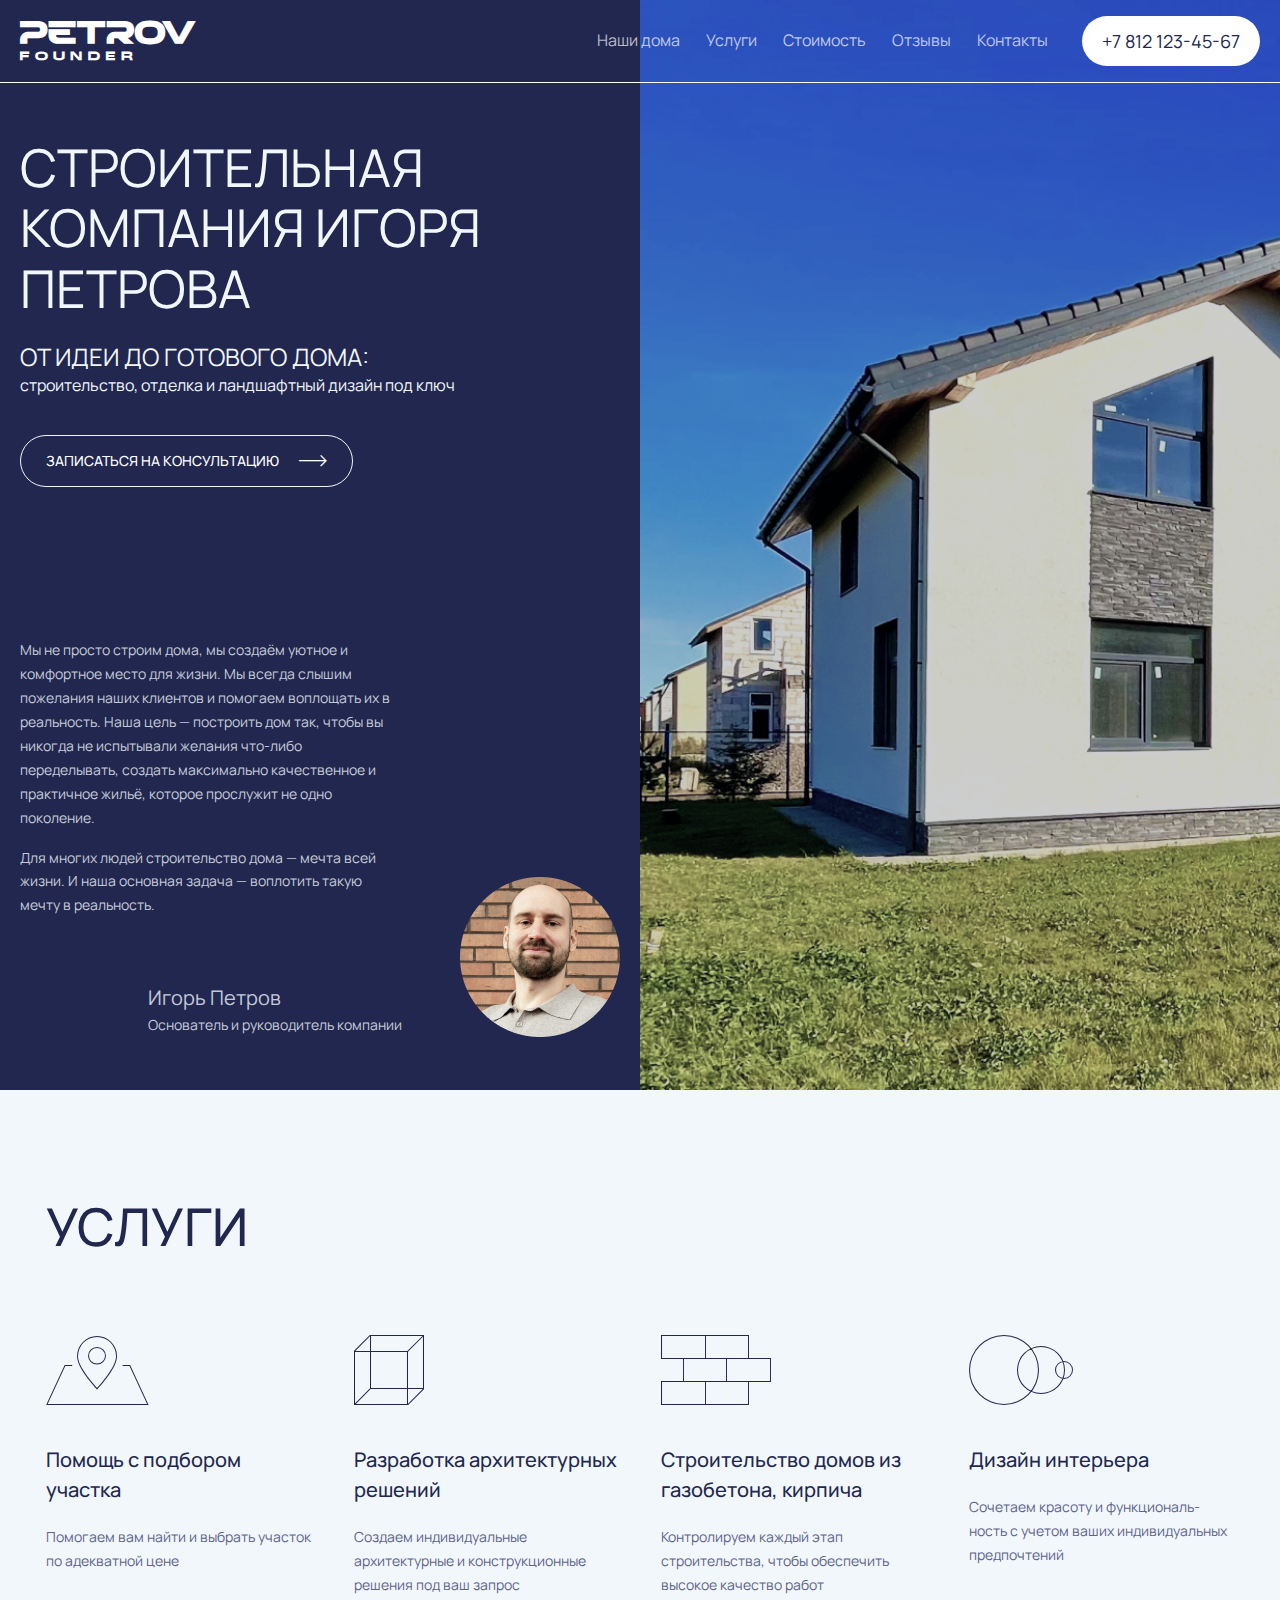
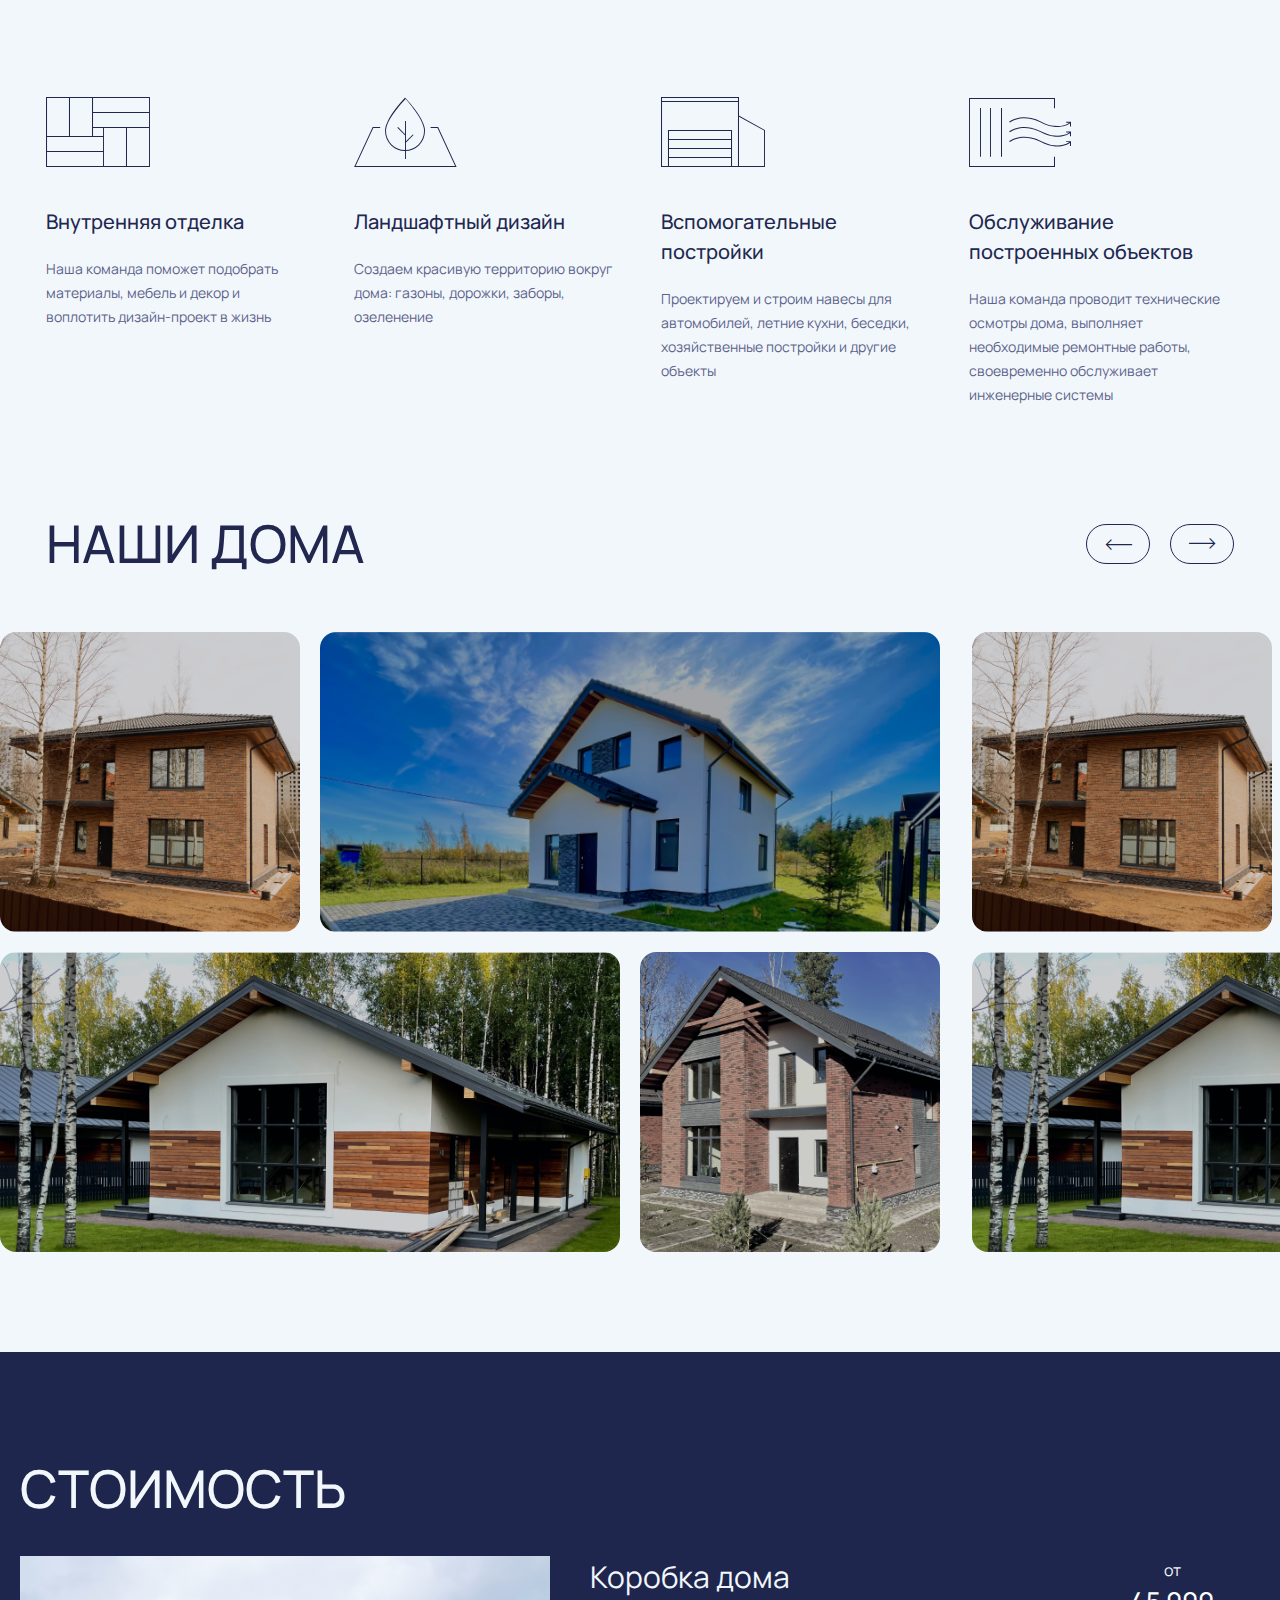
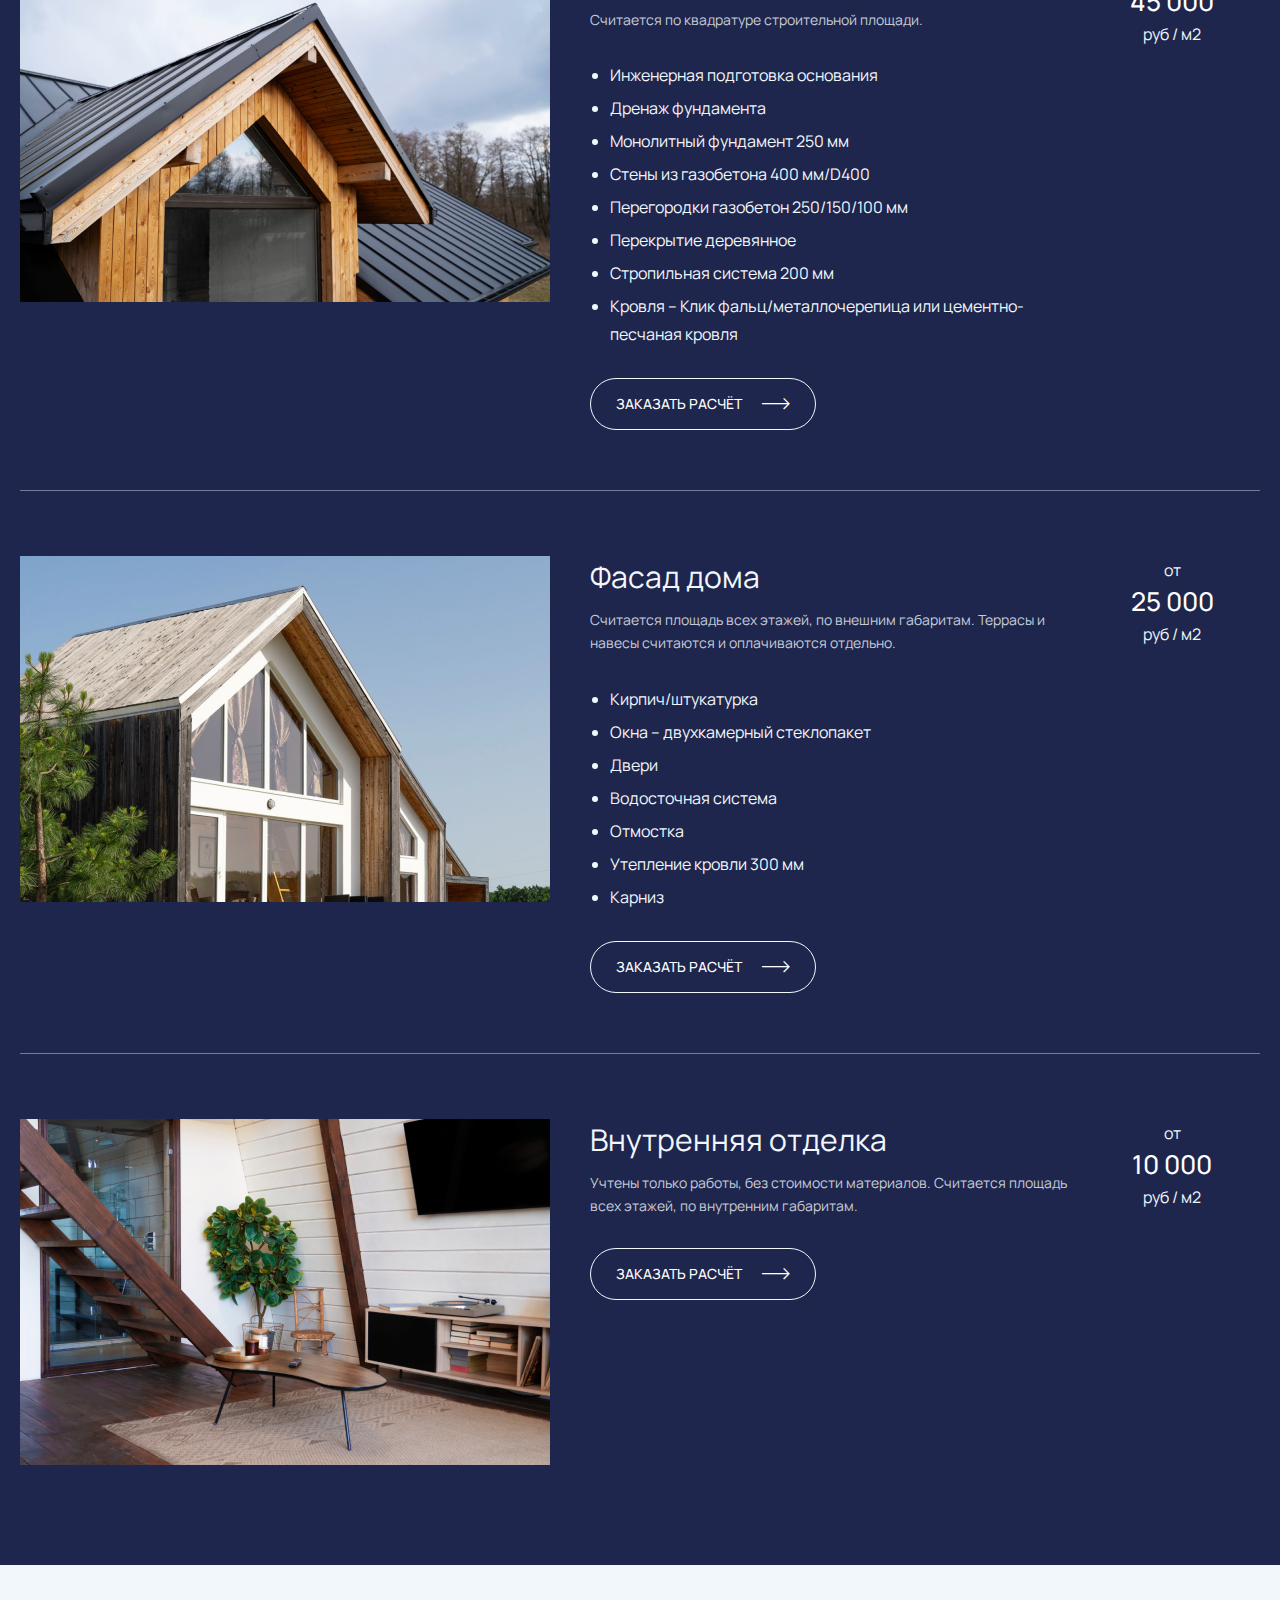
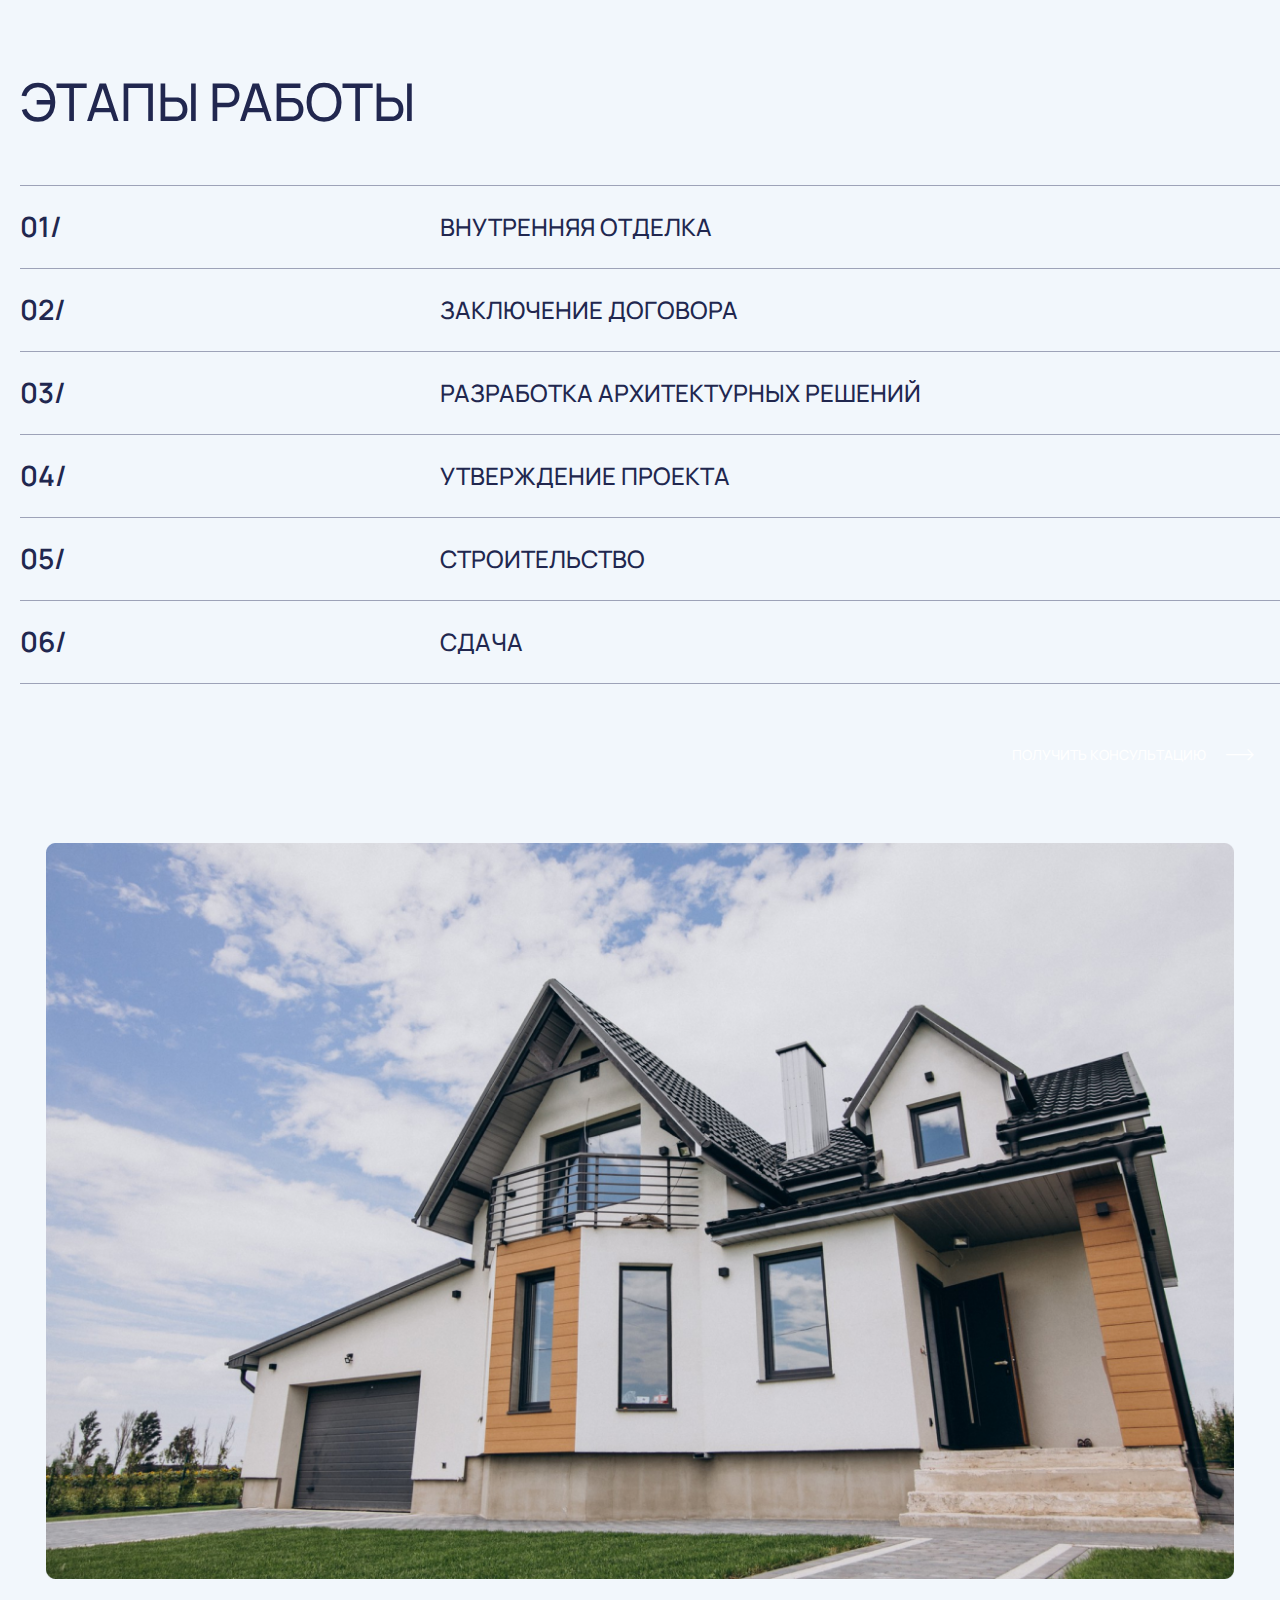
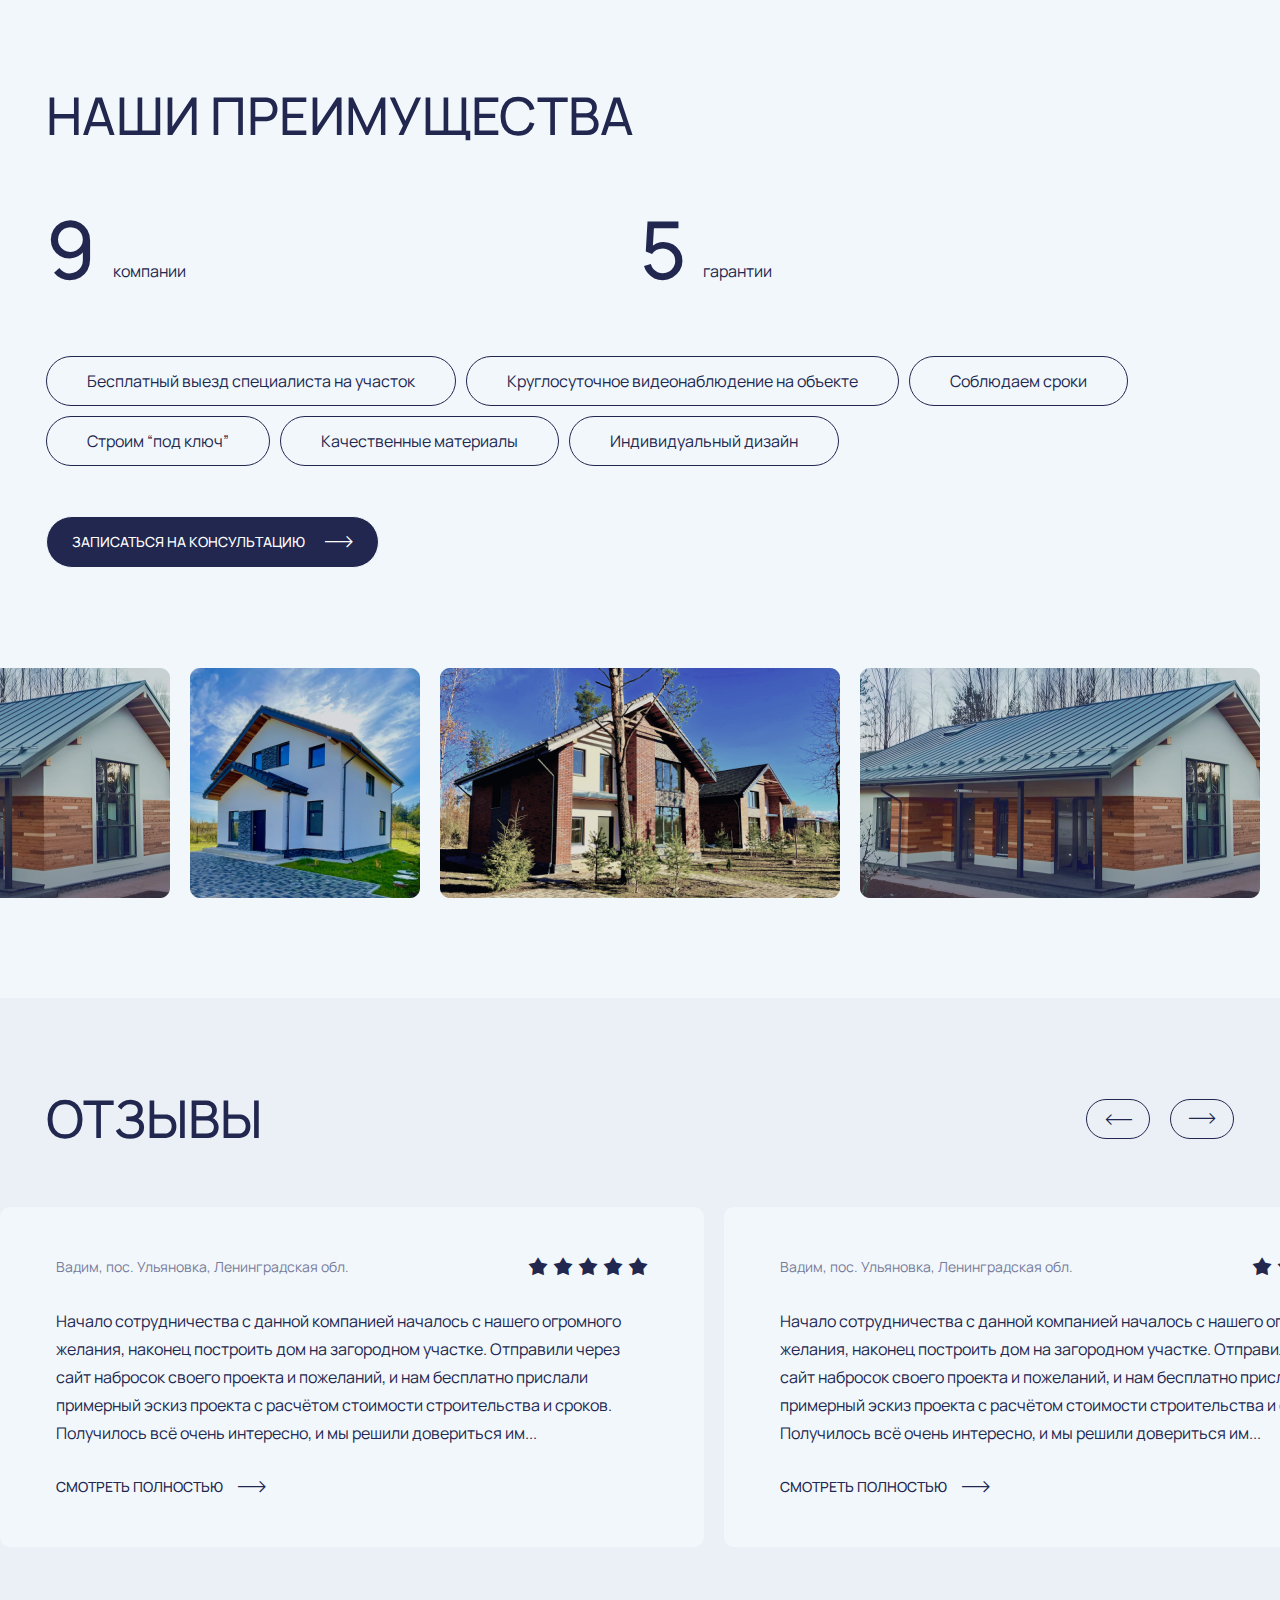
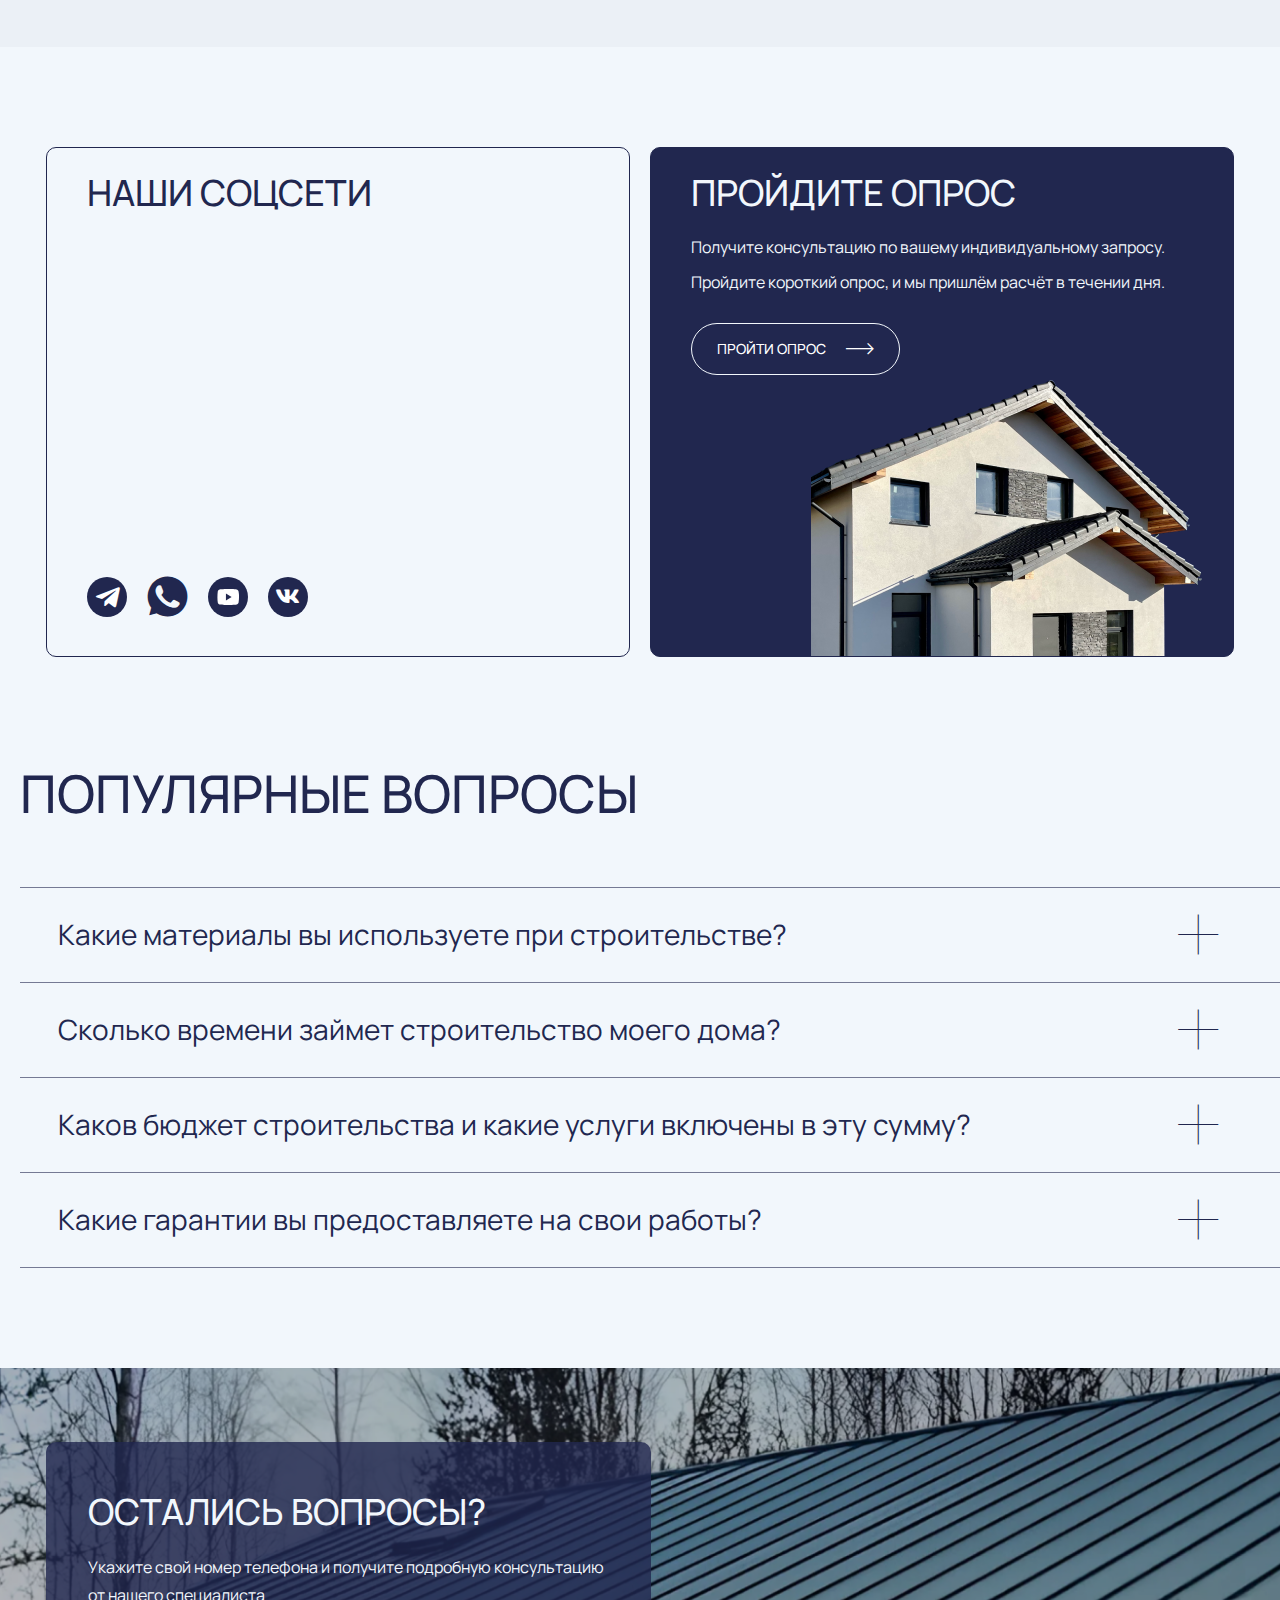
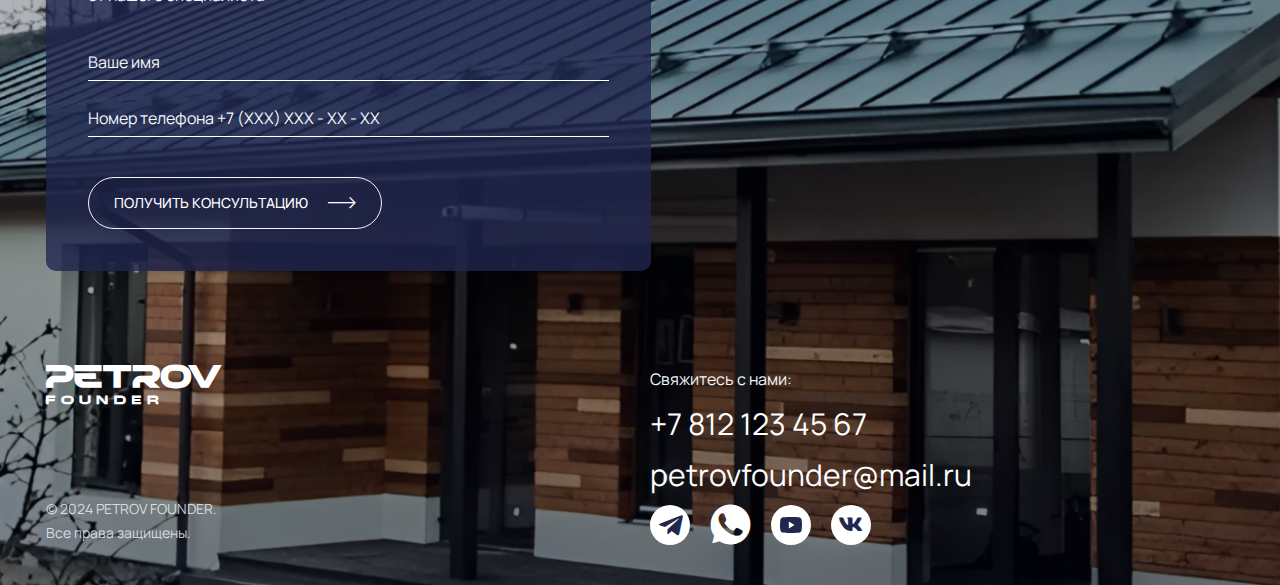
==== commit 5aa557a4: "Updates" ====
--- a/index.html
+++ b/index.html
@@ -38,7 +38,7 @@
     <h1>Строительная компания Игоря Петрова</h1>
     <h2>От идеи до готового дома:</h2>
     <p class="text">строительство, отделка и ландшафтный дизайн под ключ</p>
-    <button class="btn icon-2">Записаться на консультацию</button>
+    <a href="#footer" class="btn icon-2">Записаться на консультацию</a>
     <div class="intro__note">
       <div class="icon-3">
         <p class="small-text">
@@ -198,7 +198,7 @@
                 Кровля – Клик фальц/металлочерепица или цементно-песчаная кровля
               </li>
             </ul>
-            <button class="btn icon-2">Заказать расчёт</button>
+            <a href="#footer" class="btn icon-2">Заказать расчёт</a>
           </div>
           <div class="text">
             <span>от</span>
@@ -227,7 +227,7 @@
               <li>Утепление кровли 300 мм</li>
               <li>Карниз</li>
             </ul>
-            <button class="btn icon-2">Заказать расчёт</button>
+            <a href="#footer" class="btn icon-2">Заказать расчёт</a>
           </div>
           <div class="text">
             <span>от</span>
@@ -247,7 +247,7 @@
                 площадь всех этажей, по внутренним габаритам.
               </p>
             </div>
-            <button class="btn icon-2">Заказать расчёт</button>
+            <a href="#footer" class="btn icon-2">Заказать расчёт</a>
           </div>
           <div class="text">
             <span>от</span>
@@ -271,7 +271,7 @@
       <li><span>05/</span><span>Строительство</span></li>
       <li><span>06/</span><span>Сдача</span></li>
     </ul>
-    <button class="btn icon-2">Получить консультацию</button>
+    <a href="#footer" class="btn icon-2">Получить консультацию</a>
   </div>
   <div class="small-container"><img src="img/img-5.png" alt="" /></div>
 </div>
@@ -290,7 +290,7 @@
       <li>Качественные материалы</li>
       <li>Индивидуальный дизайн</li>
     </ul>
-    <button class="btn icon-2">Записаться на консультацию</button>
+    <a href="#footer" class="btn icon-2">Записаться на консультацию</a>
   </div>
 </div>
 <div class="images">
@@ -469,7 +469,7 @@
       <p class="text">
         Пройдите короткий опрос, и мы пришлём расчёт в течении дня.
       </p>
-      <button class="btn icon-2">Пройти опрос</button>
+      <a href="#footer" class="btn icon-2">Пройти опрос</a>
     </div>
   </div>
 </div>
--- a/css/style.css
+++ b/css/style.css
@@ -231,9 +231,9 @@
   text-transform: uppercase;
   color: #fff;
   background-color: transparent;
-  display: -webkit-box;
-  display: -ms-flexbox;
-  display: flex;
+  display: -webkit-inline-box;
+  display: -ms-inline-flexbox;
+  display: inline-flex;
   -webkit-box-orient: horizontal;
   -webkit-box-direction: reverse;
       -ms-flex-direction: row-reverse;
@@ -605,6 +605,7 @@
   .footer__grid {
     -ms-grid-columns: 1fr;
     grid-template-columns: 1fr;
+    gap: 40px;
   }
 }
 .footer__grid > div:nth-child(1) {
@@ -618,6 +619,13 @@
   -webkit-box-pack: justify;
       -ms-flex-pack: justify;
           justify-content: space-between;
+}
+@media (max-width: 576px) {
+  .footer__grid > div:nth-child(1) {
+    -webkit-box-ordinal-group: 2;
+        -ms-flex-order: 1;
+            order: 1;
+  }
 }
 .footer__grid > div:nth-child(1) > a::before {
   color: white;
@@ -755,6 +763,9 @@
 .price__list-item:nth-child(1) {
   padding-top: 30px;
 }
+.price__list-item:last-child {
+  padding-bottom: 0;
+}
 @media (max-width: 1400px) {
   .price__list-item {
     gap: 40px;
@@ -951,7 +962,7 @@
     margin-bottom: 30px;
   }
 }
-.advantages > div > button {
+.advantages > div > a {
   background: #21274f;
 }
 .advantages > div > ul {
@@ -1183,7 +1194,7 @@
 .block > div > div:nth-child(2) > h2 {
   color: #f2f7fc;
 }
-.block > div > div:nth-child(2) > button {
+.block > div > div:nth-child(2) > a {
   margin-top: 20px;
 }
 
@@ -1275,6 +1286,9 @@
   height: 40px;
   background-color: transparent;
 }
+.our-houses__slider-button-prev::before, .our-houses__slider-button-next::before {
+  color: #21274f;
+}
 .our-houses__slider-button-prev {
   -webkit-transform: rotate(180deg);
       -ms-transform: rotate(180deg);
@@ -1437,6 +1451,9 @@
   width: 64px;
   height: 40px;
   background-color: transparent;
+}
+.reviews__slider-button-prev::before, .reviews__slider-button-next::before {
+  color: #21274f;
 }
 .reviews__slider-button-prev {
   -webkit-transform: rotate(180deg);
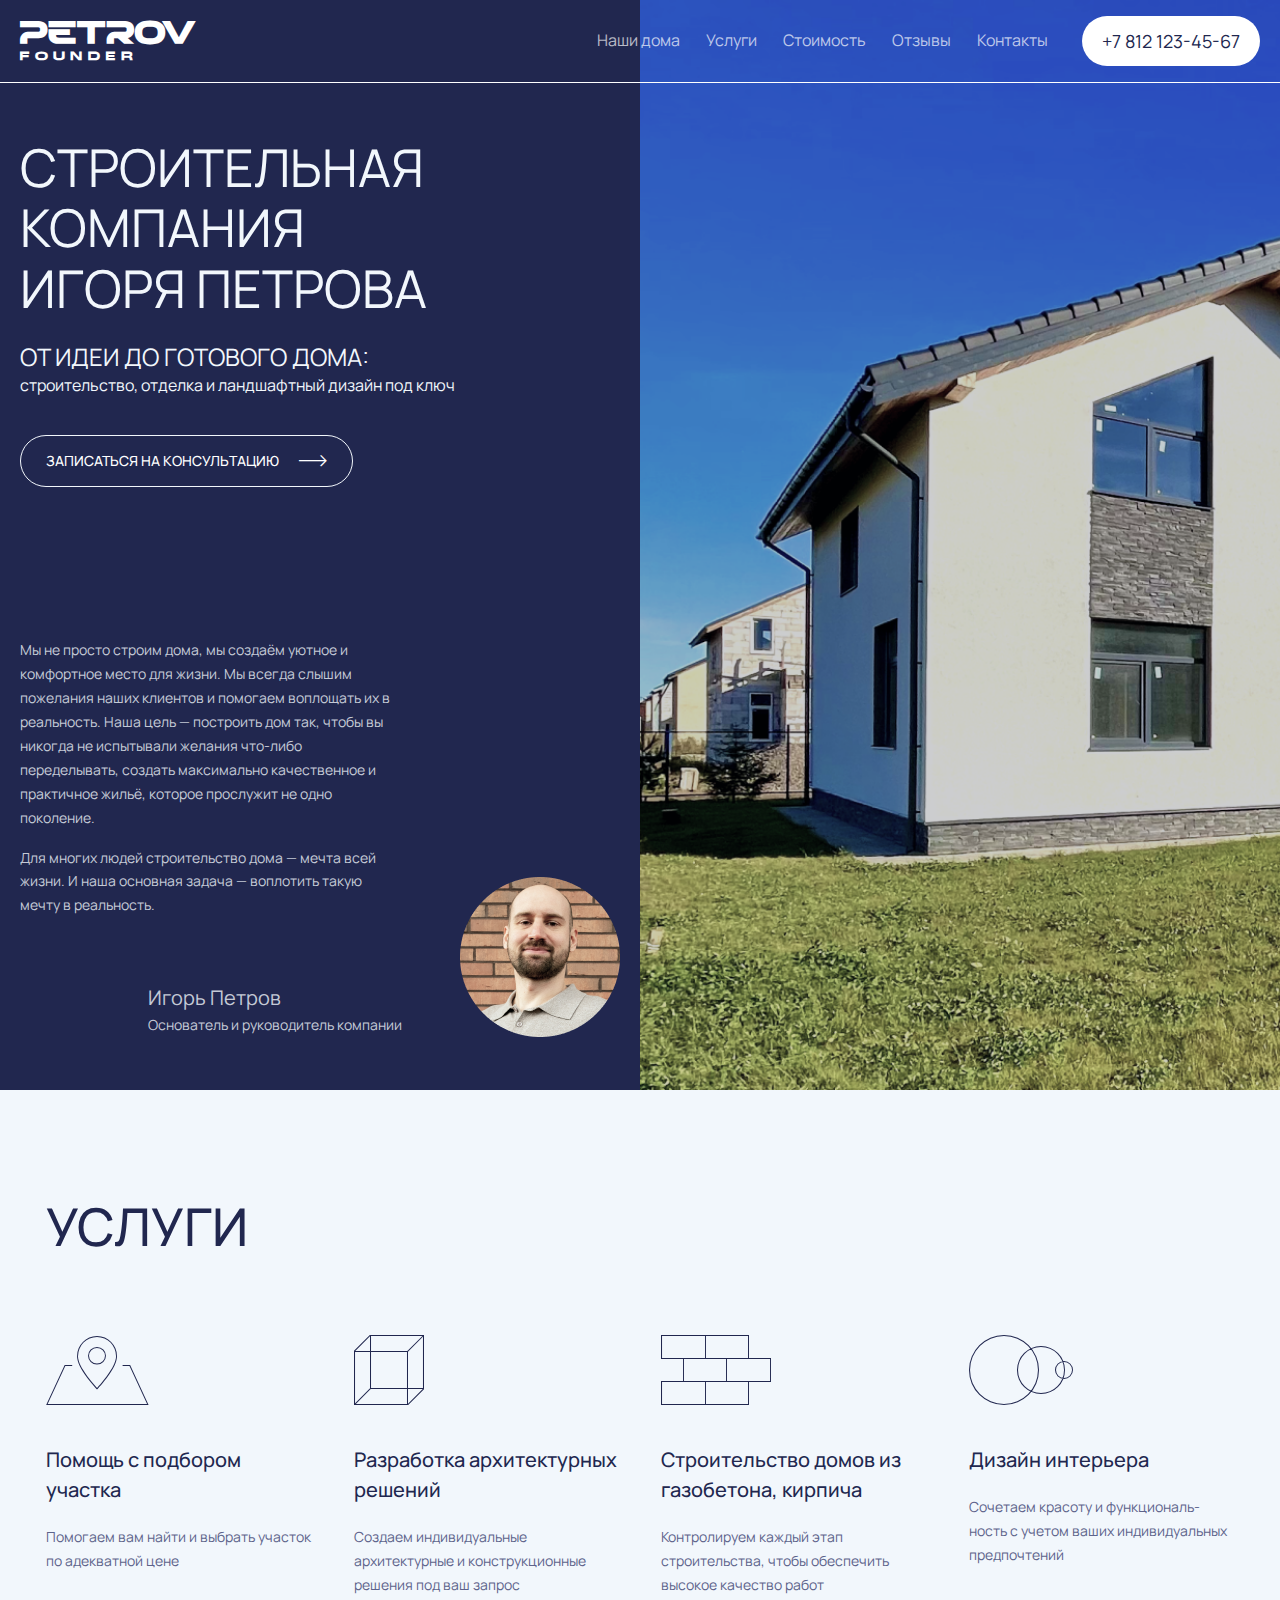
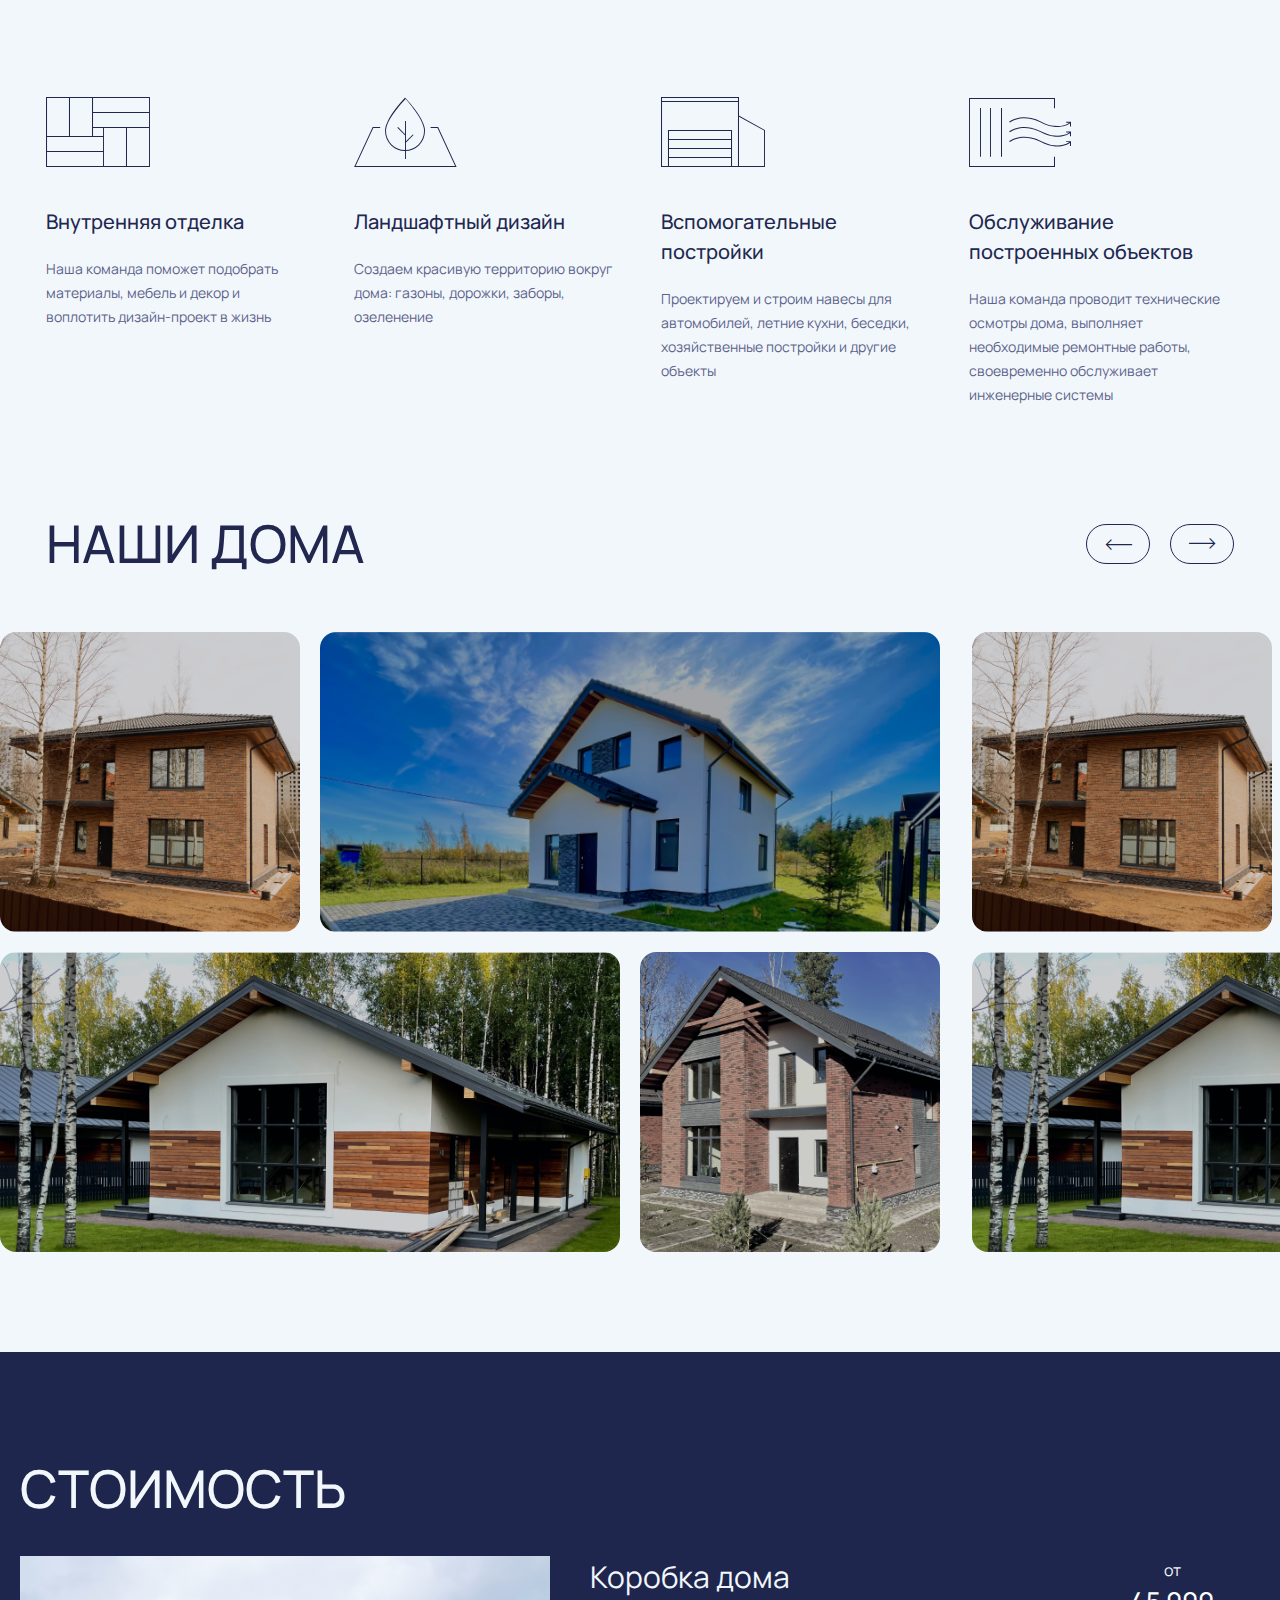
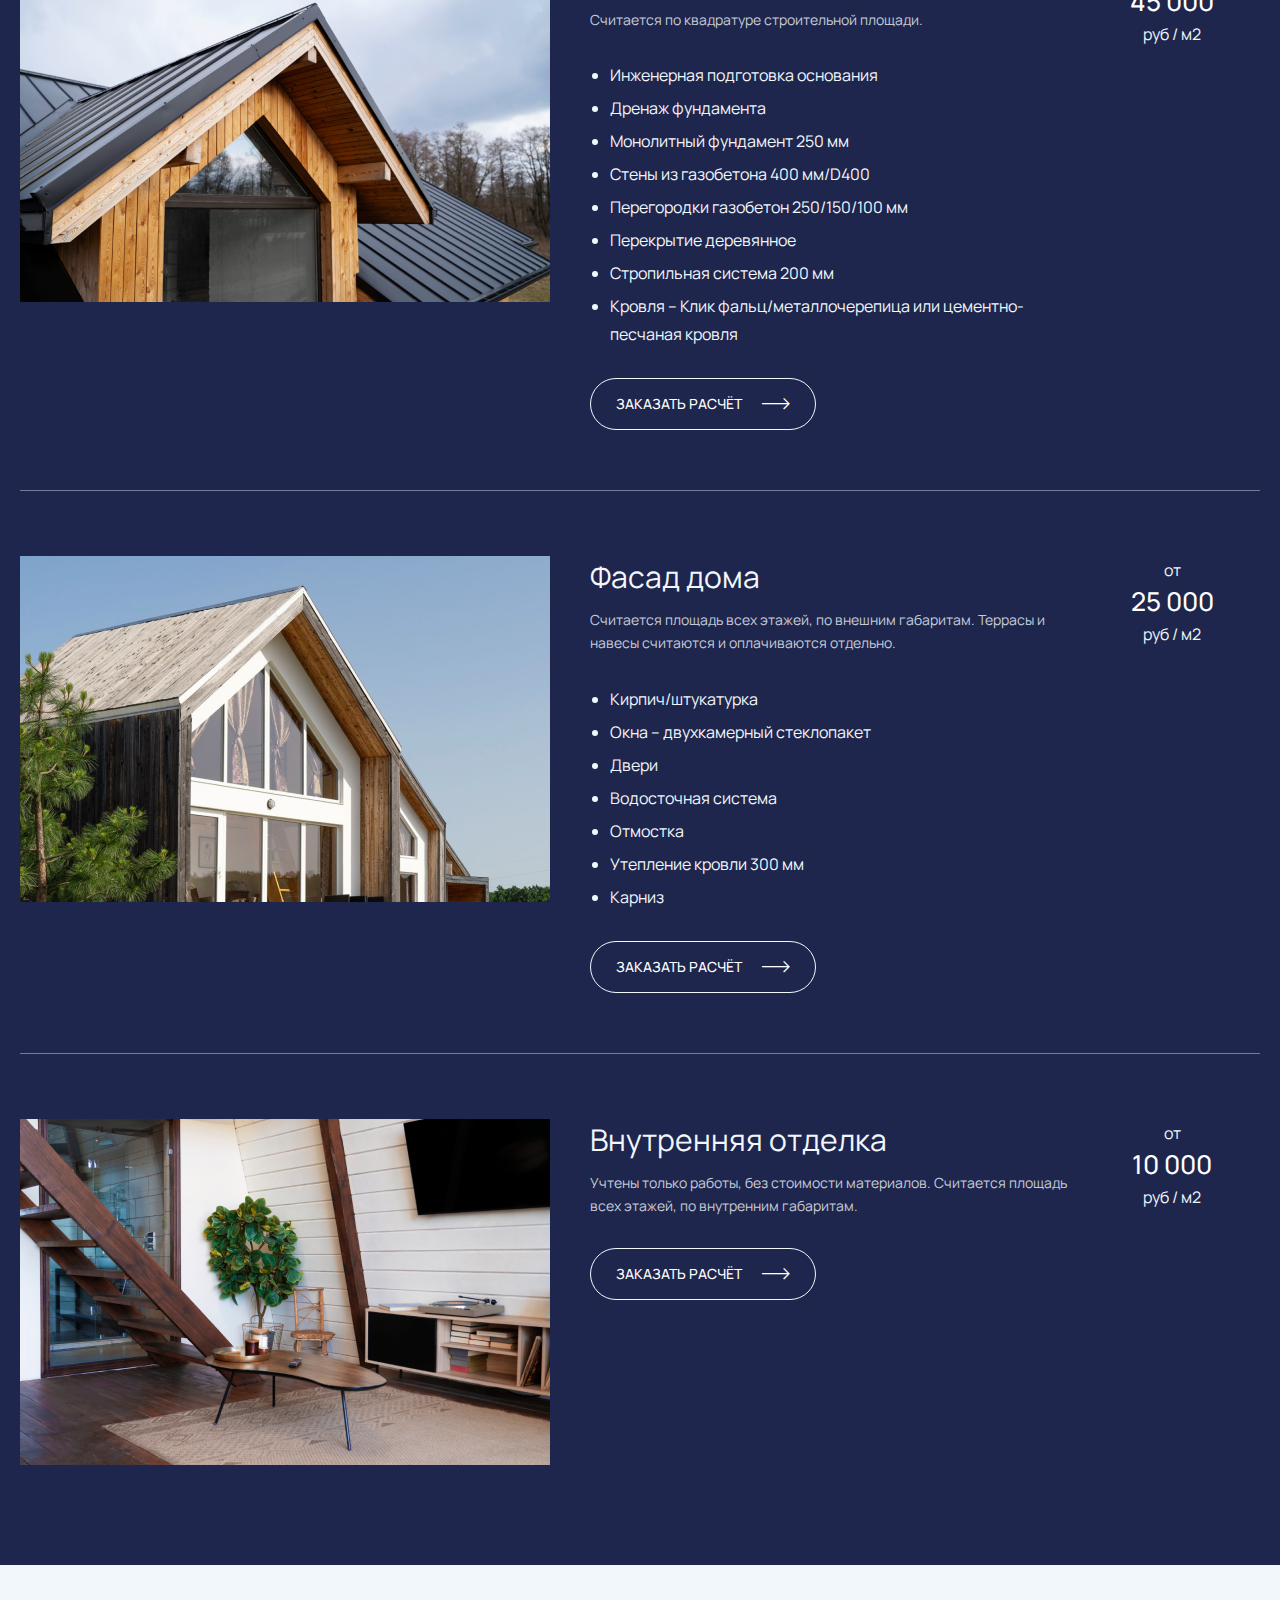
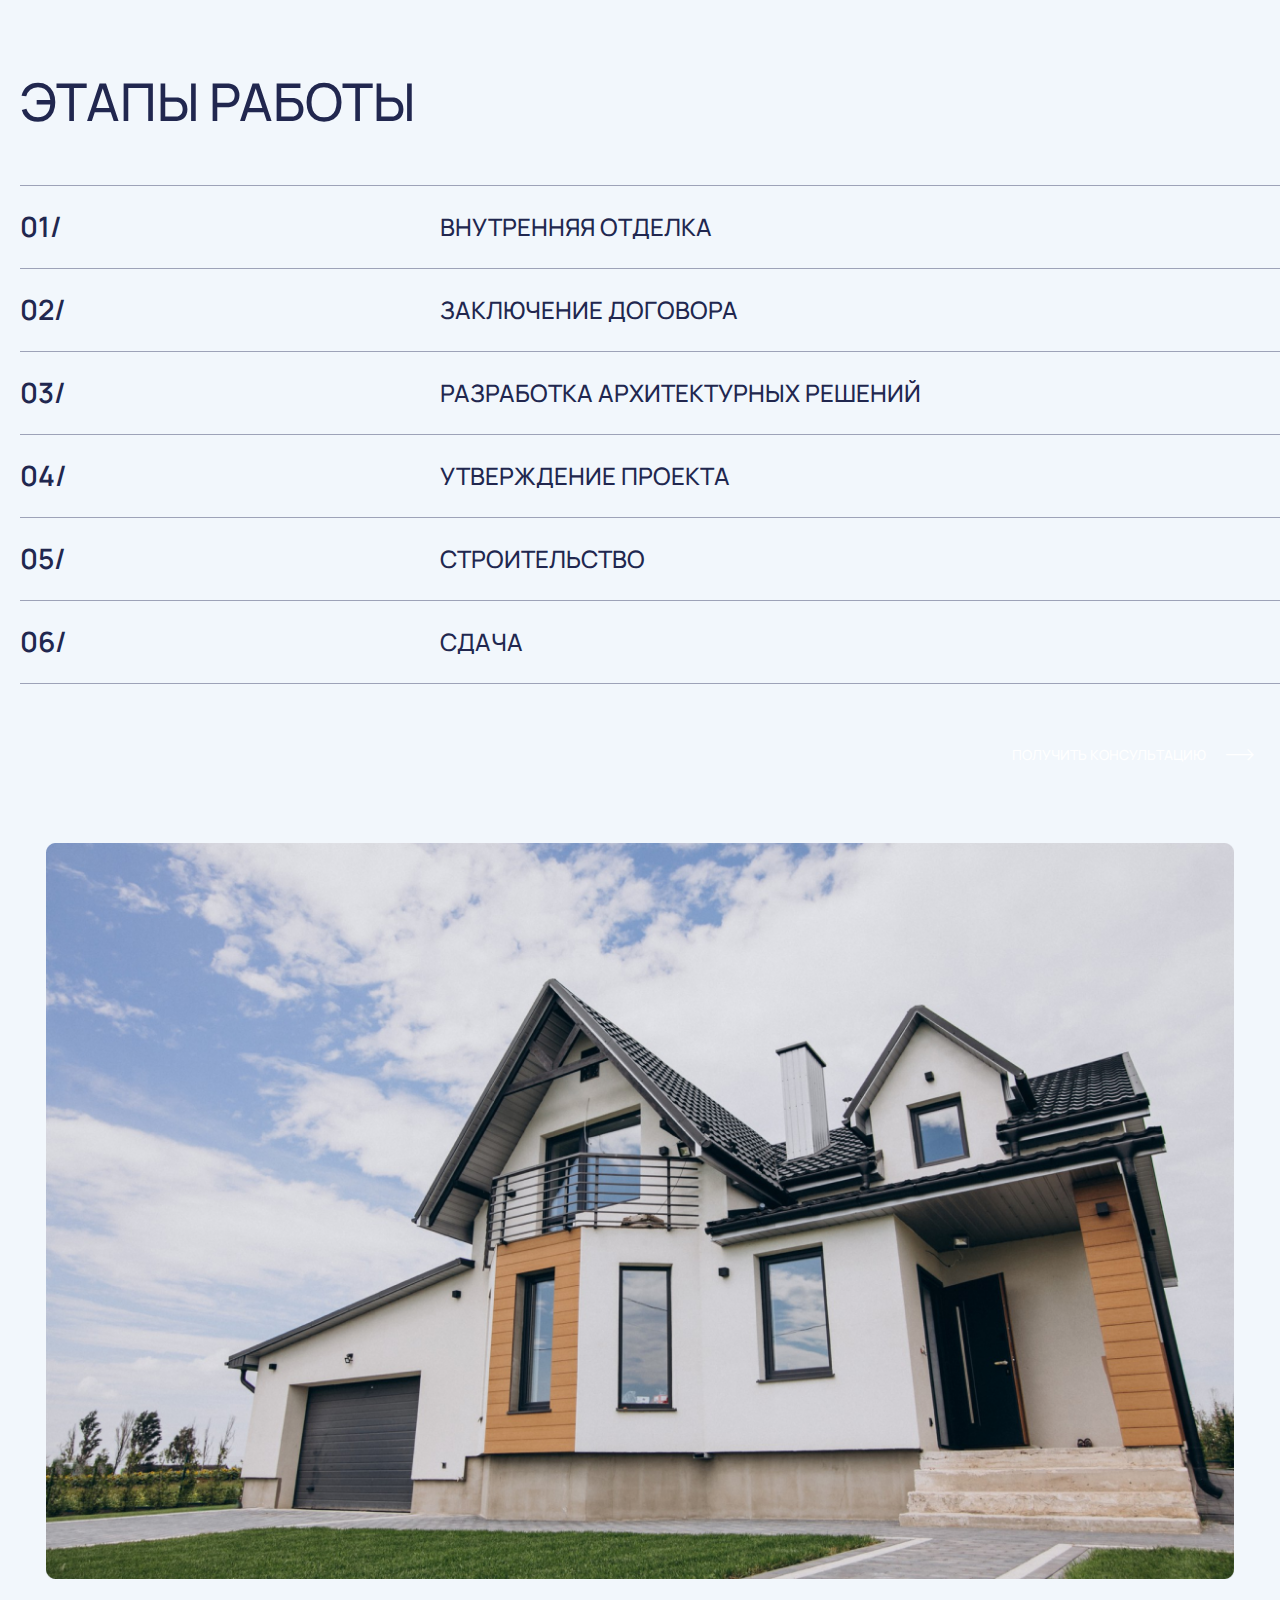
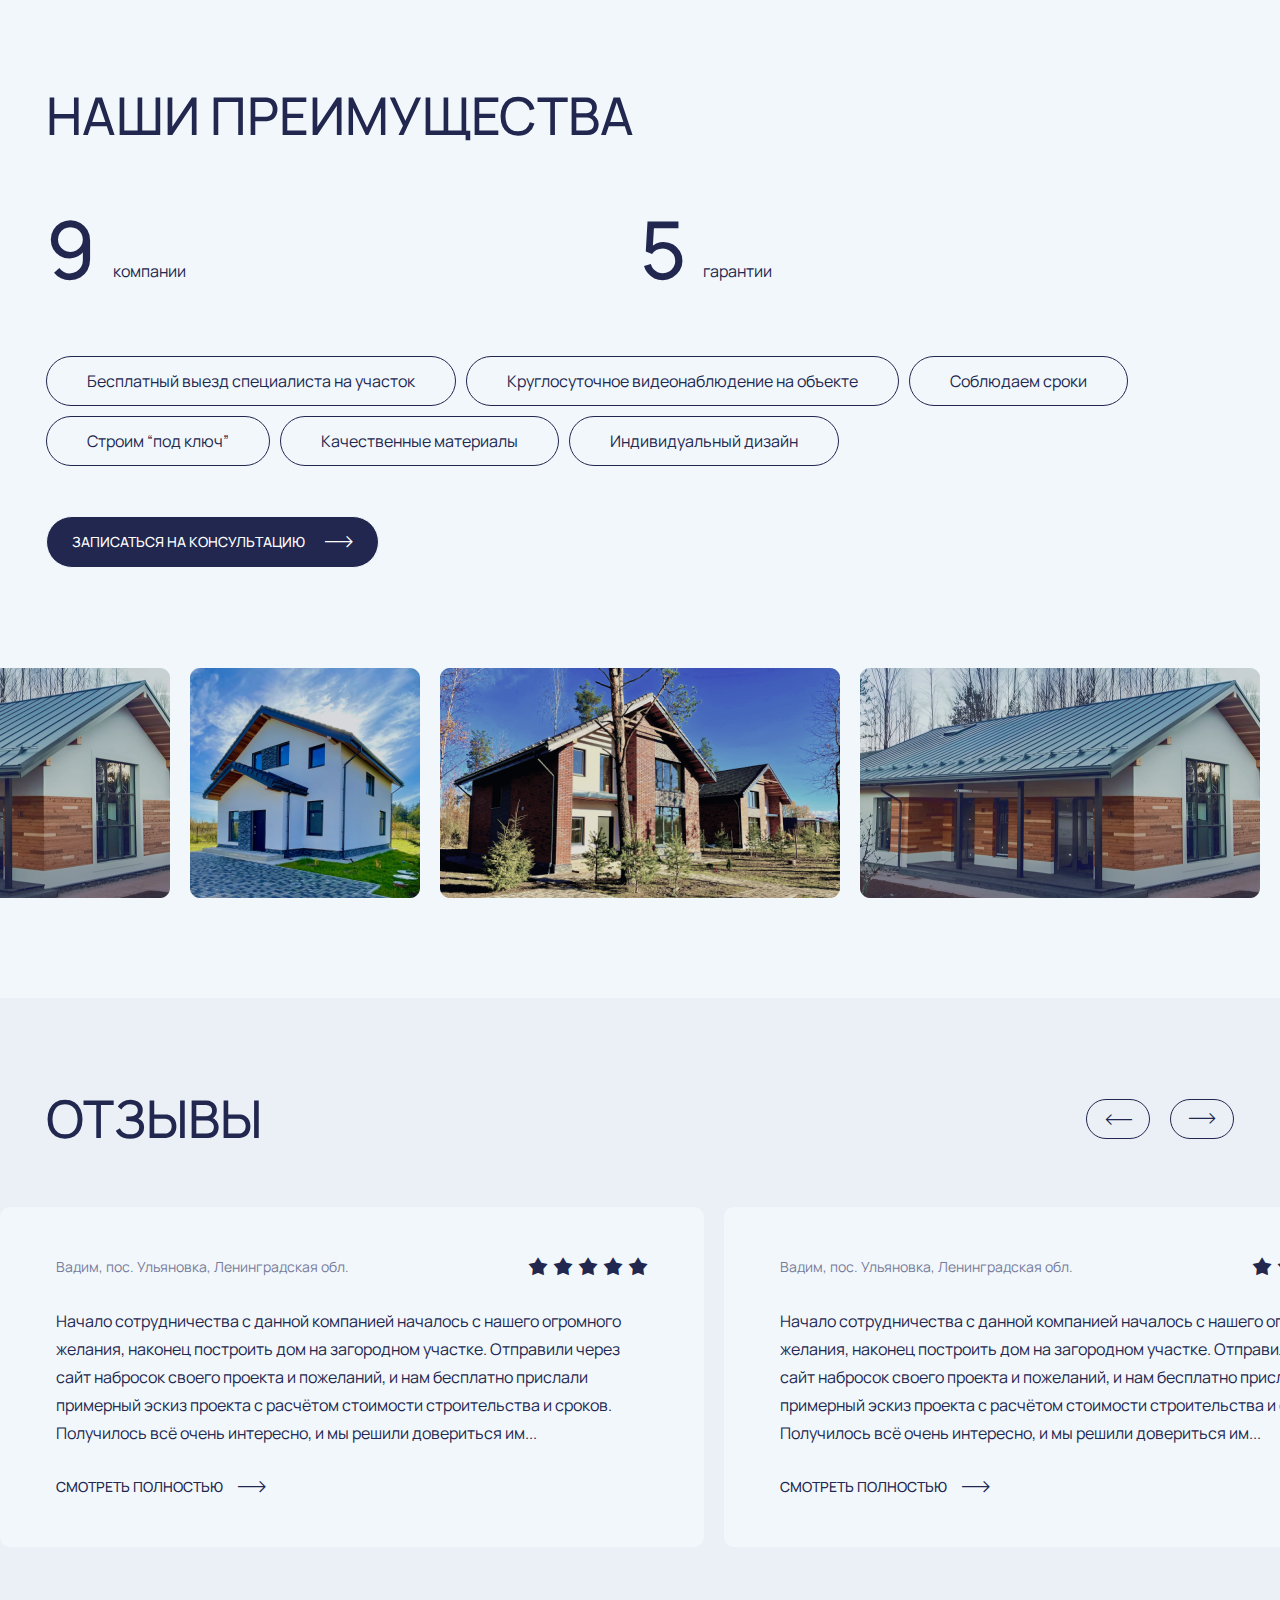
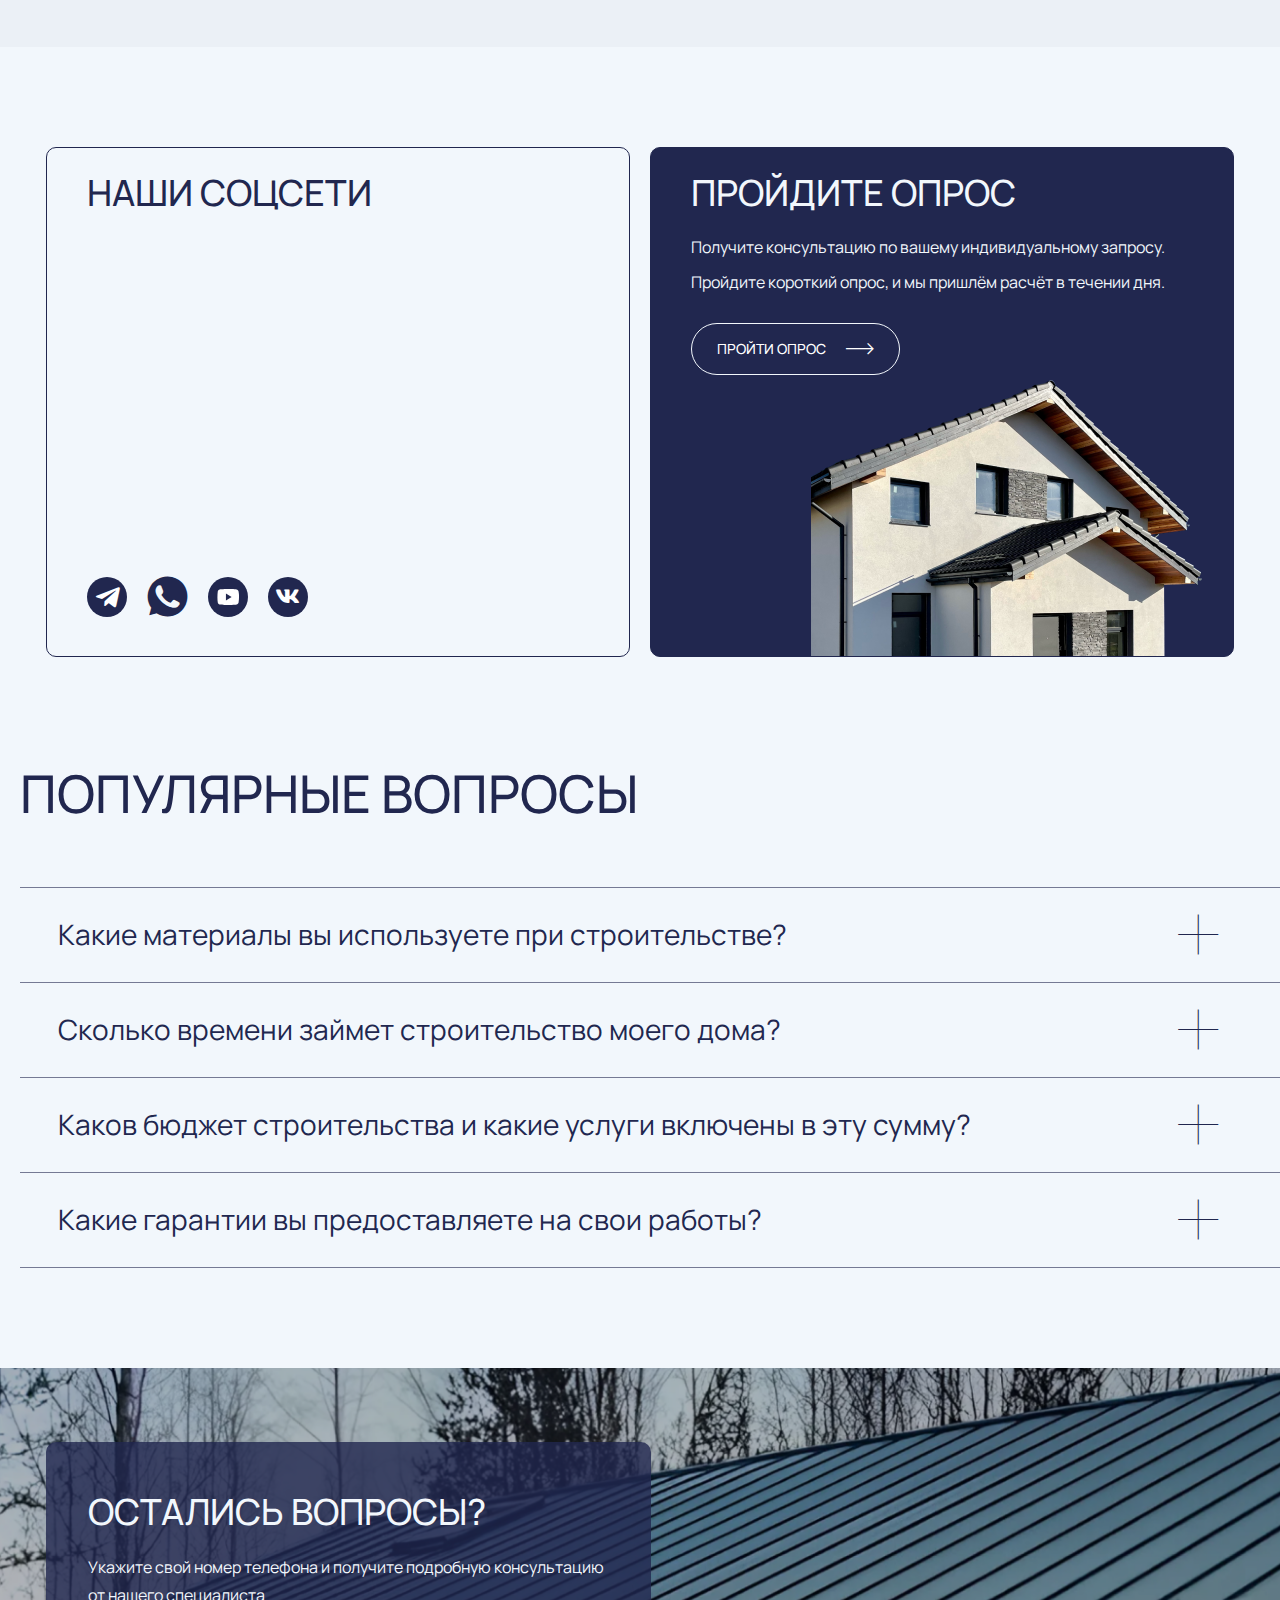
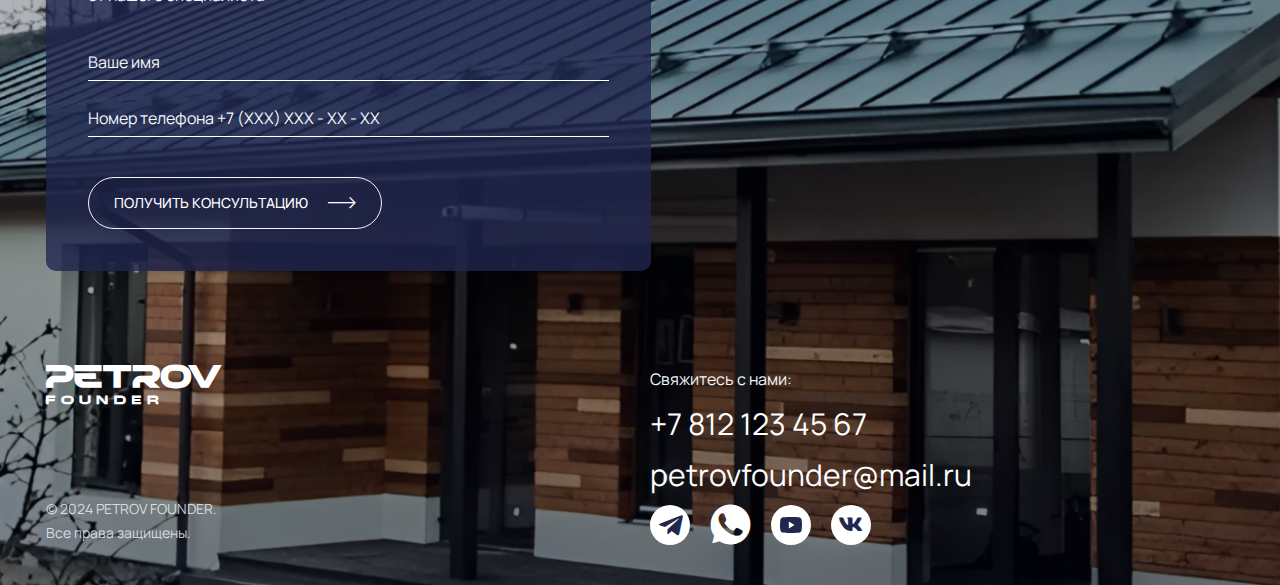
==== commit 204095e4: "Updates" ====
--- a/index.html
+++ b/index.html
@@ -35,7 +35,10 @@
     <main>
       <div class="intro">
   <div class="intro__block-1">
-    <h1>Строительная компания Игоря Петрова</h1>
+    <h1>
+      Строительная компания <br />
+      Игоря Петрова
+    </h1>
     <h2>От идеи до готового дома:</h2>
     <p class="text">строительство, отделка и ландшафтный дизайн под ключ</p>
     <a href="#footer" class="btn icon-2">Записаться на консультацию</a>
